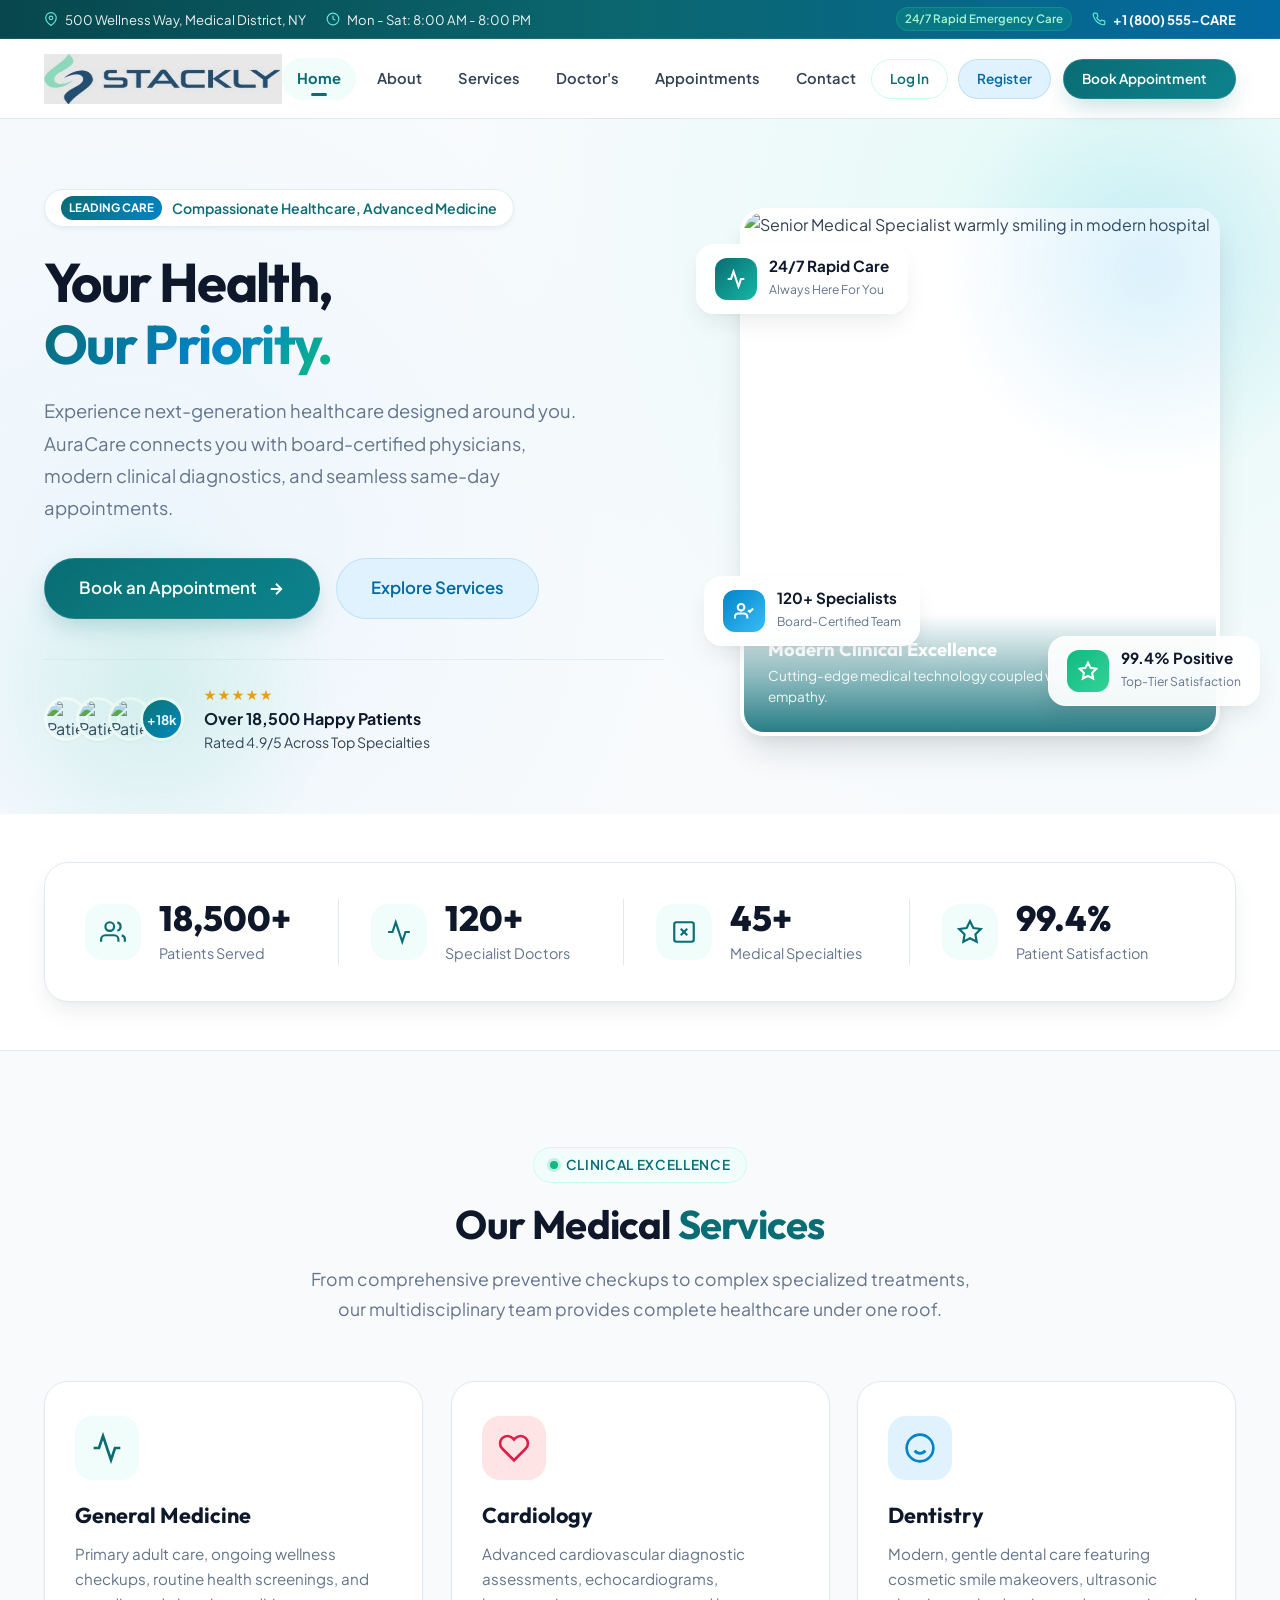
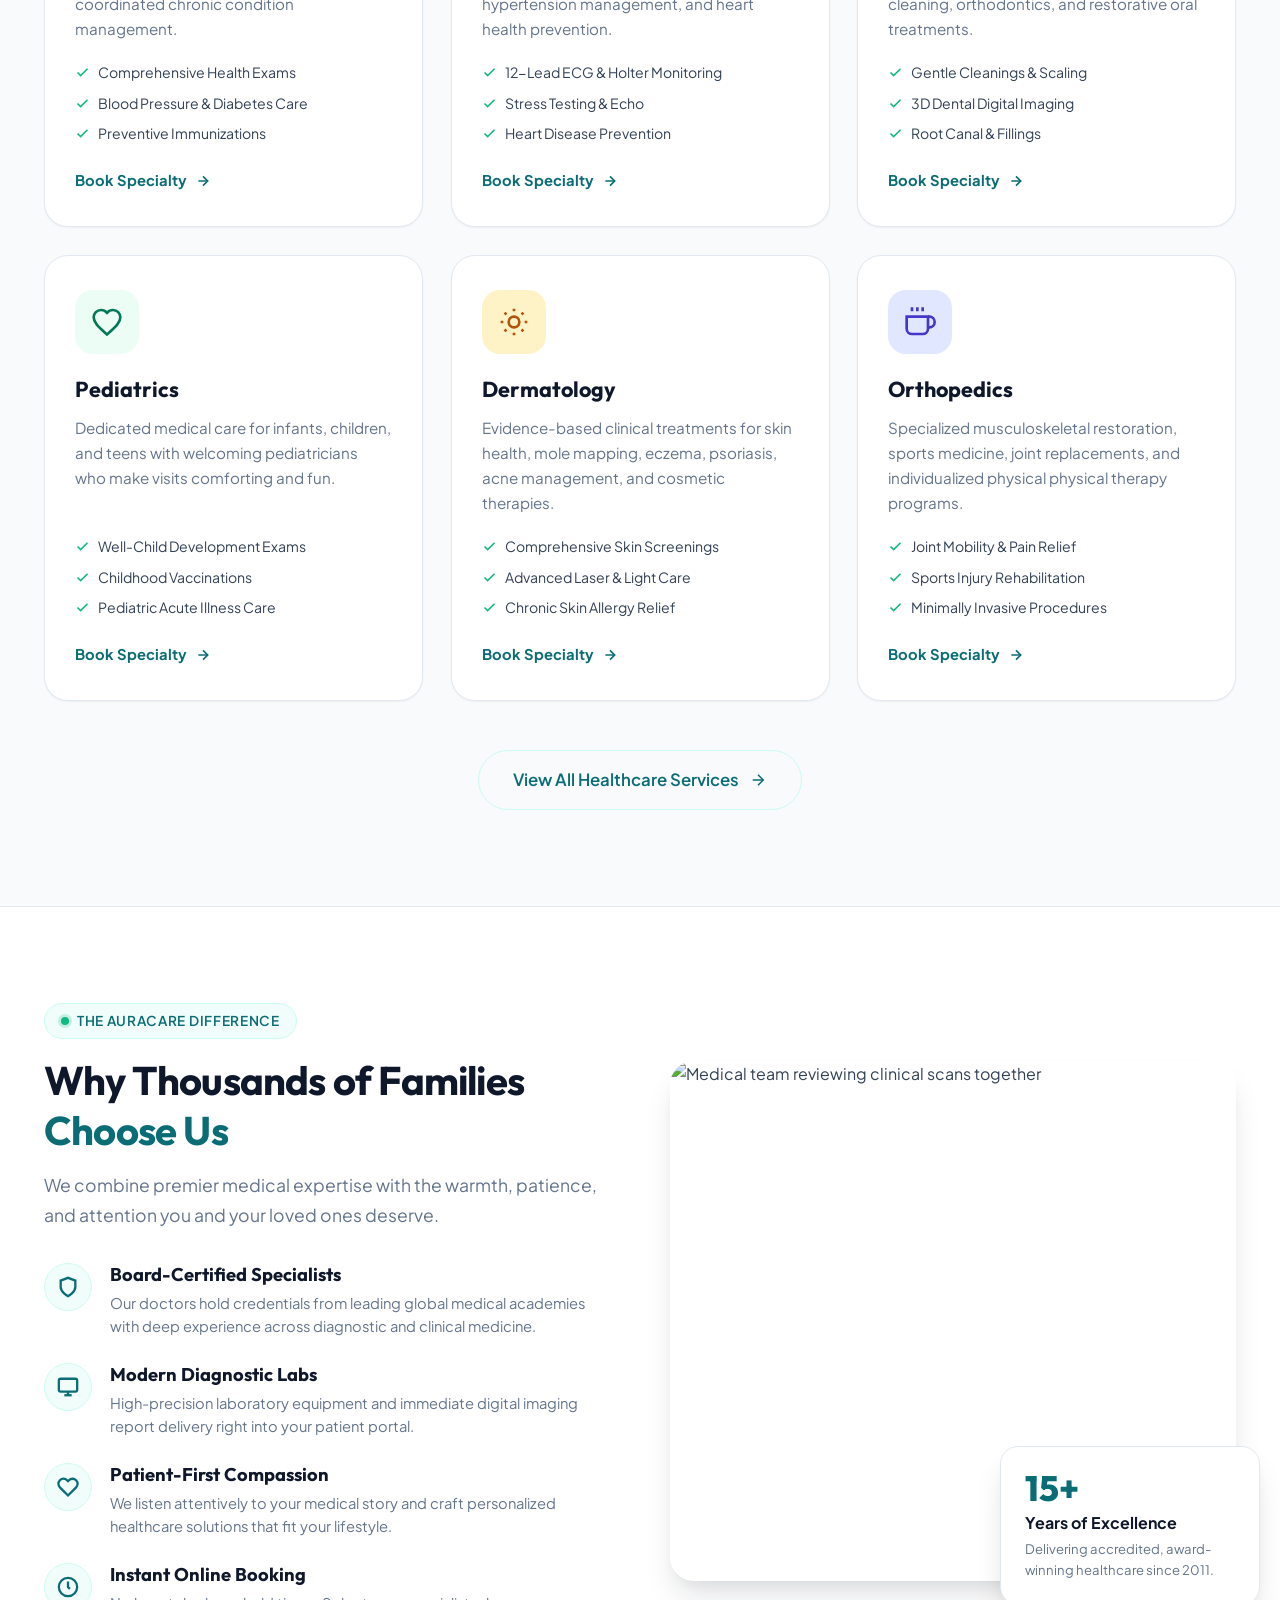
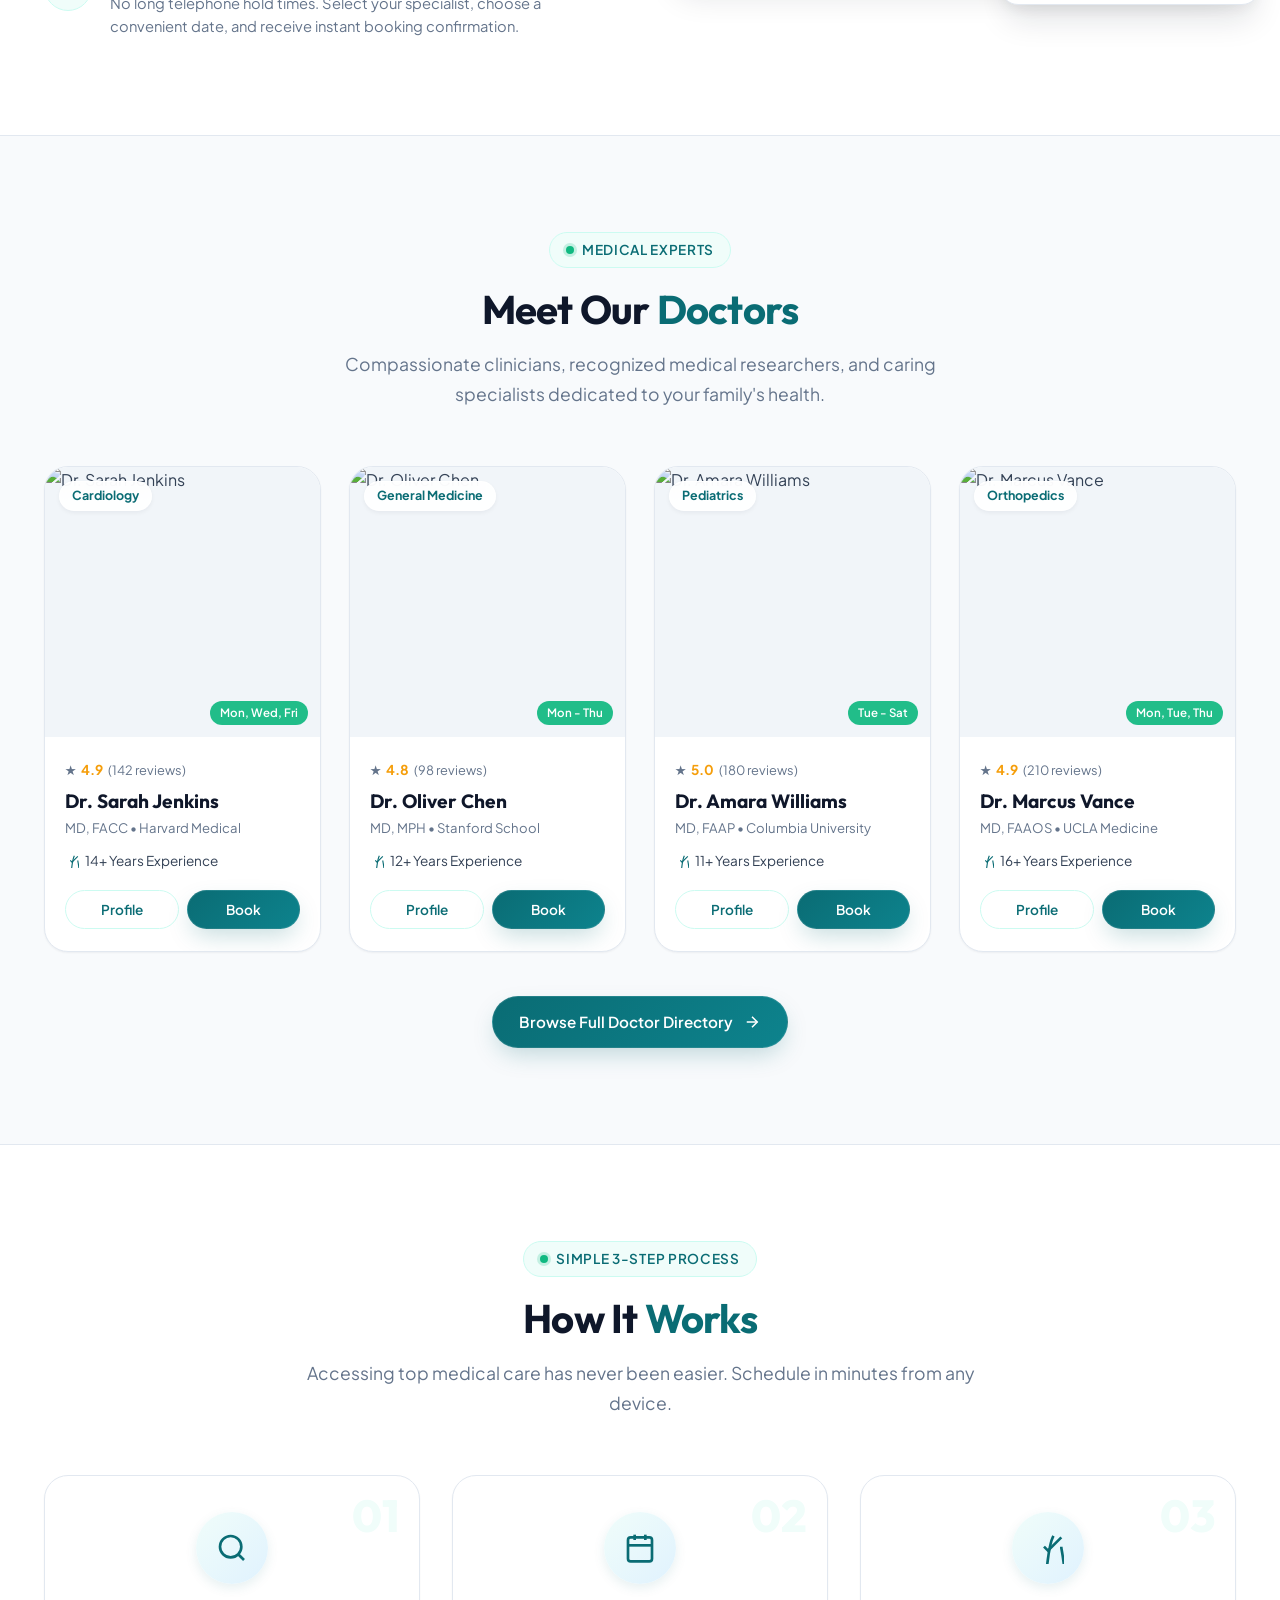
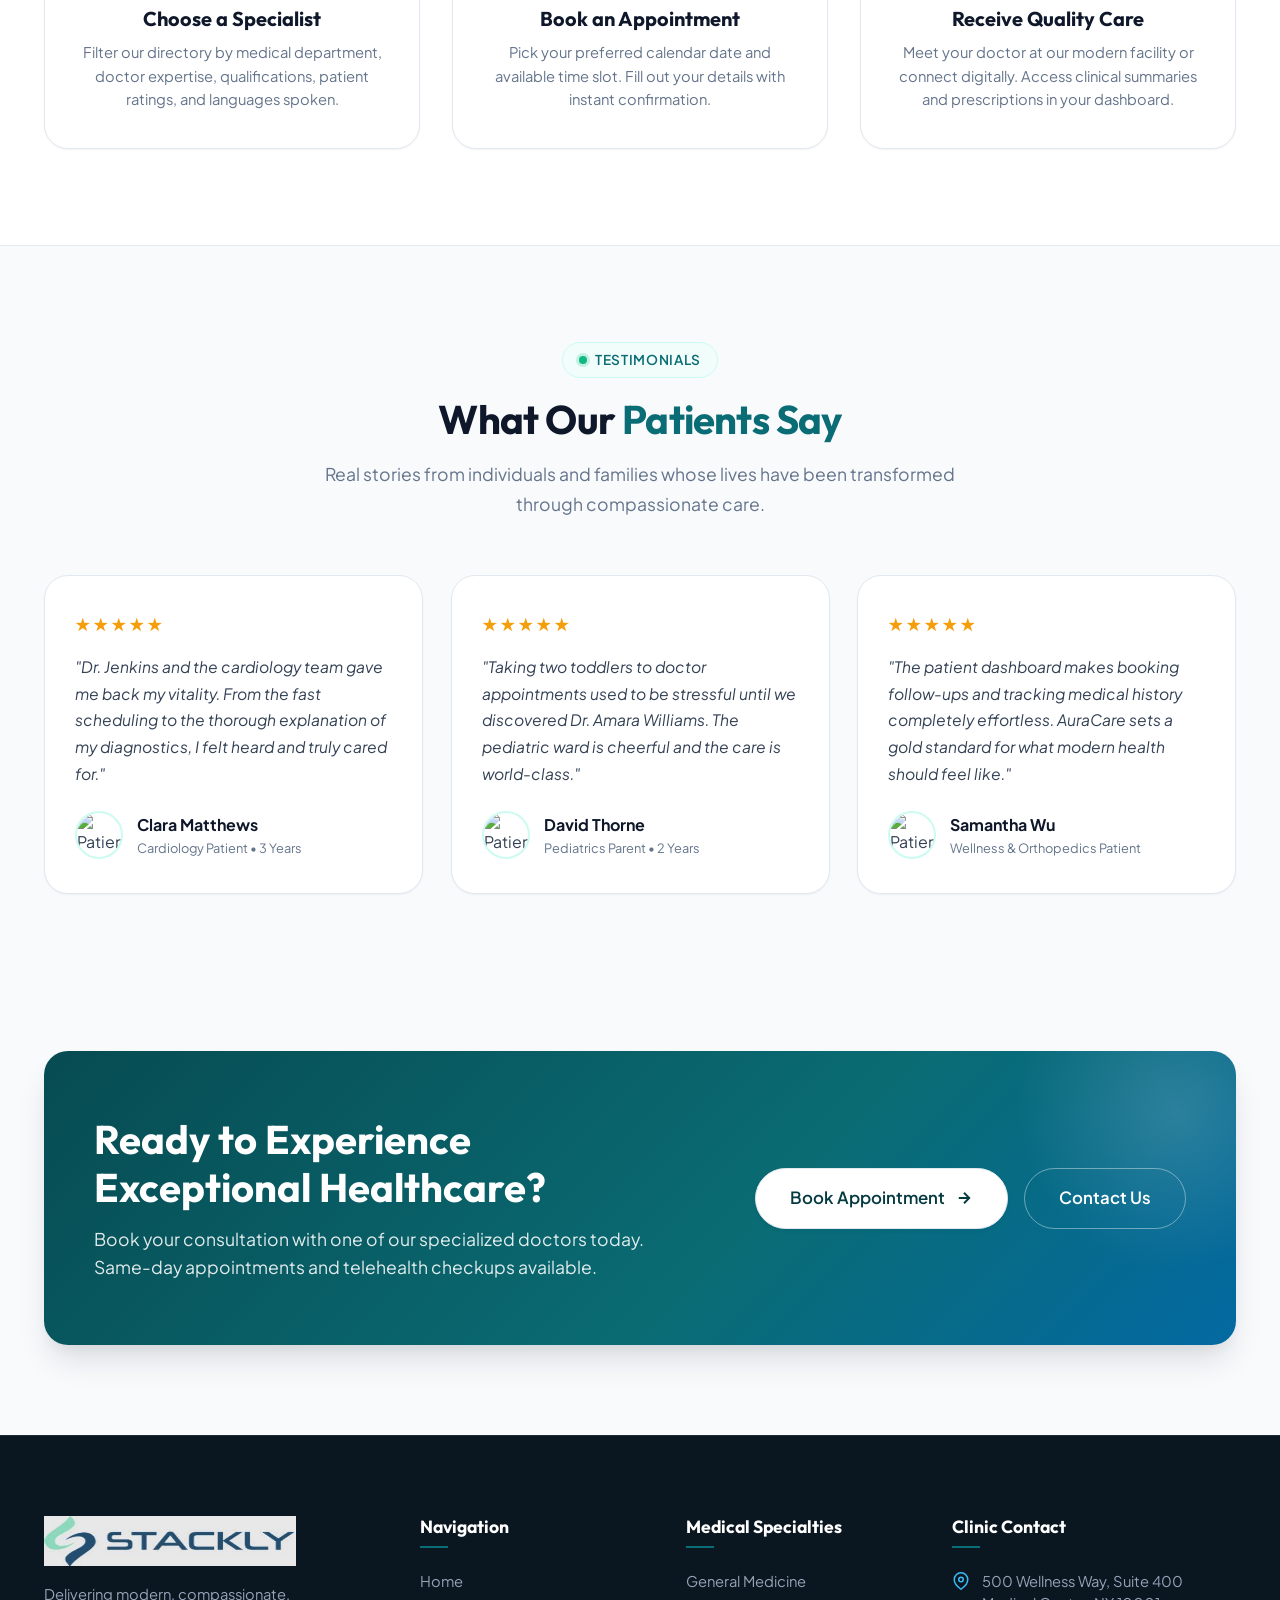
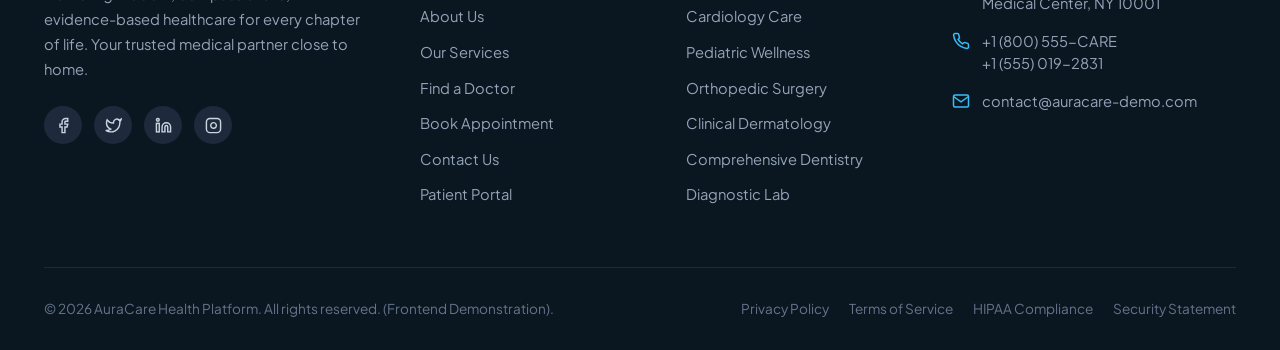
==== index.html @ ae58c1ac "health care changes" ====
<!DOCTYPE html>
<html lang="en">

<head>
  <meta charset="UTF-8">
  <meta name="viewport" content="width=device-width, initial-scale=1.0">
  <meta name="description"
    content="AuraCare Health - Modern, compassionate healthcare platform offering leading medical specialists, easy appointment booking, and comprehensive patient care.">
  <title>Stackly | Modern Healthcare Platform</title>

  <!-- Google Fonts -->
  <link rel="preconnect" href="https://fonts.googleapis.com">
  <link rel="preconnect" href="https://fonts.gstatic.com" crossorigin>
  <link
    href="https://fonts.googleapis.com/css2?family=Outfit:wght@500;600;700;800&family=Plus+Jakarta+Sans:wght@300;400;500;600;700;800&display=swap"
    rel="stylesheet">

  <!-- Core Stylesheet -->
  <link rel="stylesheet" href="css/style.css">
</head>

<body>

  <!-- Top Announcement Bar -->
  <div class="top-bar">
    <div class="container top-bar-content">
      <div class="top-bar-left">
        <div class="top-bar-item">
          <svg viewBox="0 0 24 24" fill="none" stroke="currentColor" stroke-width="2">
            <path d="M21 10c0 7-9 13-9 13s-9-6-9-13a9 9 0 0 1 18 0z"></path>
            <circle cx="12" cy="10" r="3"></circle>
          </svg>
          <span>500 Wellness Way, Medical District, NY</span>
        </div>
        <div class="top-bar-item">
          <svg viewBox="0 0 24 24" fill="none" stroke="currentColor" stroke-width="2">
            <circle cx="12" cy="12" r="10"></circle>
            <polyline points="12 6 12 12 16 14"></polyline>
          </svg>
          <span>Mon - Sat: 8:00 AM - 8:00 PM</span>
        </div>
      </div>
      <div class="top-bar-right">
        <span class="top-bar-badge">24/7 Rapid Emergency Care</span>
        <div class="top-bar-item">
          <svg viewBox="0 0 24 24" fill="none" stroke="currentColor" stroke-width="2">
            <path
              d="M22 16.92v3a2 2 0 0 1-2.18 2 19.79 19.79 0 0 1-8.63-3.07 19.5 19.5 0 0 1-6-6 19.79 19.79 0 0 1-3.07-8.67A2 2 0 0 1 4.11 2h3a2 2 0 0 1 2 1.72 12.84 12.84 0 0 0 .7 2.81 2 2 0 0 1-.45 2.11L8.09 9.91a16 16 0 0 0 6 6l1.27-1.27a2 2 0 0 1 2.11-.45 12.84 12.84 0 0 0 2.81.7A2 2 0 0 1 22 16.92z">
            </path>
          </svg>
          <strong style="color: #ffffff;">+1 (800) 555-CARE</strong>
        </div>
      </div>
    </div>
  </div>

  <!-- Main Navigation Header -->
  <header class="site-header" id="mainHeader">
    <div class="container navbar">
      <!-- Brand Logo -->
      <a href="index.html" class="brand" aria-label="Stackly Health Home">
        <!-- <div class="brand-text">stackly<span></span></div> -->
        <img class="logo" src="/assets/images/OIP1" alt="">
      </a>

      <!-- 6 Main Navigation Tabs -->
      <nav class="nav-menu" aria-label="Main Navigation">
        <a href="index.html" class="nav-link active">Home</a>
        <a href="about.html" class="nav-link">About</a>
        <a href="services.html" class="nav-link">Services</a>
        <a href="doctors.html" class="nav-link">Doctor's</a>
        <a href="appointments.html" class="nav-link">Appointments</a>
        <a href="contact.html" class="nav-link">Contact</a>
      </nav>

      <!-- Auth State & CTA Button -->
      <div class="header-actions">
        <div class="auth-nav">
          <!-- Populated dynamically by main.js (Login/Register or User Profile/Dashboard) -->
          <a href="login.html" class="btn btn-outline btn-sm">Log In</a>
          <a href="register.html" class="btn btn-secondary btn-sm">Register</a>
        </div>
        <a href="appointments.html" class="btn btn-primary btn-sm">
          <span>Book Appointment</span>
          <svg viewBox="0 0 24 24" fill="none" stroke="currentColor" stroke-width="2.2">
            <line x1="5" y1="12" x2="19" y2="12"></line>
            <polyline points="12 5 19 12 12 19"></polyline>
          </svg>
        </a>
        <!-- Mobile Hamburger Button -->
        <button class="mobile-toggle" aria-label="Toggle navigation menu" aria-expanded="false">
          <span></span>
          <span></span>
          <span></span>
        </button>
      </div>
    </div>

    <!-- Mobile Drawer -->
    <div class="mobile-nav" id="mobileNavDrawer">
      <a href="index.html" class="nav-link active">Home</a>
      <a href="about.html" class="nav-link">About</a>
      <a href="services.html" class="nav-link">Services</a>
      <a href="doctors.html" class="nav-link">Doctor's</a>
      <a href="appointments.html" class="nav-link">Appointments</a>
      <a href="contact.html" class="nav-link">Contact</a>
      <div class="mobile-nav-actions">
        <a href="appointments.html" class="btn btn-primary btn-sm" style="width: 100%;">
          <span>Book Appointment</span>
          <svg viewBox="0 0 24 24" fill="none" stroke="currentColor" stroke-width="2.2">
            <line x1="5" y1="12" x2="19" y2="12"></line>
            <polyline points="12 5 19 12 12 19"></polyline>
          </svg>
        </a>
      </div>
    </div>
  </header>

  <!-- Hero Section with Premium Visuals & Floating Elements -->
  <main>
    <section class="hero">
      <div class="hero-glow-1"></div>
      <div class="hero-glow-2"></div>
      <div class="container hero-grid">
        <!-- Hero Text -->
        <div class="hero-content reveal">
          <div class="hero-badge">
            <span class="hero-badge-tag">Leading Care</span>
            <span>Compassionate Healthcare, Advanced Medicine</span>
          </div>
          <h1 class="hero-title">
            Your Health, <br>
            <span class="gradient-text">Our Priority.</span>
          </h1>
          <p class="hero-description">
            Experience next-generation healthcare designed around you. AuraCare connects you with board-certified
            physicians, modern clinical diagnostics, and seamless same-day appointments.
          </p>
          <div class="hero-buttons">
            <a href="appointments.html" class="btn btn-primary btn-lg">
              <span>Book an Appointment</span>
              <svg viewBox="0 0 24 24" fill="none" stroke="currentColor" stroke-width="2.5">
                <line x1="5" y1="12" x2="19" y2="12"></line>
                <polyline points="12 5 19 12 12 19"></polyline>
              </svg>
            </a>
            <a href="services.html" class="btn btn-secondary btn-lg">
              <span>Explore Services</span>
            </a>
          </div>

          <!-- Trust Indicators -->
          <div class="hero-trust">
            <div class="avatar-stack">
              <img src="https://images.unsplash.com/photo-1534528741775-53994a69daeb?auto=format&fit=crop&w=120&q=80"
                alt="Patient avatar">
              <img src="https://images.unsplash.com/photo-1507003211169-0a1dd7228f2d?auto=format&fit=crop&w=120&q=80"
                alt="Patient avatar">
              <img src="https://images.unsplash.com/photo-1494790108377-be9c29b29330?auto=format&fit=crop&w=120&q=80"
                alt="Patient avatar">
              <div class="avatar-more">+18k</div>
            </div>
            <div class="trust-text">
              <div class="stars-row">★★★★★</div>
              <strong>Over 18,500 Happy Patients</strong>
              <span>Rated 4.9/5 Across Top Specialties</span>
            </div>
          </div>
        </div>

        <!-- Hero Visual Composition with Floating Cards -->
        <div class="hero-visual-wrapper reveal reveal-delay-2">
          <!-- Floating Card 1: 24/7 Care -->
          <div class="floating-badge float-top-left">
            <div class="badge-icon teal">
              <svg viewBox="0 0 24 24" fill="none" stroke="currentColor" stroke-width="2.5">
                <path d="M22 12h-4l-3 9L9 3l-3 9H2"></path>
              </svg>
            </div>
            <div class="badge-content">
              <strong>24/7 Rapid Care</strong>
              <span>Always Here For You</span>
            </div>
          </div>

          <!-- Floating Card 2: Rating Pill -->
          <div class="floating-badge float-bottom-right">
            <div class="badge-icon green">
              <svg viewBox="0 0 24 24" fill="none" stroke="currentColor" stroke-width="2.5">
                <path d="M12 2l3.09 6.26L22 9.27l-5 4.87 1.18 6.88L12 17.77l-6.18 3.25L7 14.14 2 9.27l6.91-1.01L12 2z">
                </path>
              </svg>
            </div>
            <div class="badge-content">
              <strong>99.4% Positive</strong>
              <span>Top-Tier Satisfaction</span>
            </div>
          </div>

          <!-- Floating Card 3: Top Specialists -->
          <div class="floating-badge float-bottom-left">
            <div class="badge-icon blue">
              <svg viewBox="0 0 24 24" fill="none" stroke="currentColor" stroke-width="2.5">
                <path d="M16 21v-2a4 4 0 0 0-4-4H5a4 4 0 0 0-4 4v2"></path>
                <circle cx="8.5" cy="7.5" r="4"></circle>
                <polyline points="17 11 19 13 23 9"></polyline>
              </svg>
            </div>
            <div class="badge-content">
              <strong>120+ Specialists</strong>
              <span>Board-Certified Team</span>
            </div>
          </div>

          <!-- Main Hero Image Frame -->
          <div class="hero-main-card">
            <img src="https://images.unsplash.com/photo-1622253692010-333f2da6031d?auto=format&fit=crop&w=800&q=85"
              alt="Senior Medical Specialist warmly smiling in modern hospital" fetchpriority="high">
            <div class="hero-card-overlay">
              <h4>Modern Clinical Excellence</h4>
              <p>Cutting-edge medical technology coupled with heartfelt human empathy.</p>
            </div>
          </div>
        </div>
      </div>
    </section>

    <!-- Animated Statistics Section -->
    <section class="stats-section">
      <div class="container">
        <div class="stats-card-wrapper reveal">
          <div class="stat-item">
            <div class="stat-icon">
              <svg viewBox="0 0 24 24" fill="none" stroke="currentColor" stroke-width="2">
                <path d="M17 21v-2a4 4 0 0 0-4-4H5a4 4 0 0 0-4 4v2"></path>
                <circle cx="9" cy="7" r="4"></circle>
                <path d="M23 21v-2a4 4 0 0 0-3-3.87"></path>
                <path d="M16 3.13a4 4 0 0 1 0 7.75"></path>
              </svg>
            </div>
            <div>
              <div class="stat-number" data-counter="18500" data-suffix="+">0</div>
              <div class="stat-label">Patients Served</div>
            </div>
          </div>

          <div class="stat-item">
            <div class="stat-icon">
              <svg viewBox="0 0 24 24" fill="none" stroke="currentColor" stroke-width="2">
                <path d="M22 12h-4l-3 9L9 3l-3 9H2"></path>
              </svg>
            </div>
            <div>
              <div class="stat-number" data-counter="120" data-suffix="+">0</div>
              <div class="stat-label">Specialist Doctors</div>
            </div>
          </div>

          <div class="stat-item">
            <div class="stat-icon">
              <svg viewBox="0 0 24 24" fill="none" stroke="currentColor" stroke-width="2">
                <rect x="3" y="3" width="18" height="18" rx="2" ry="2"></rect>
                <line x1="9" y1="9" x2="15" y2="15"></line>
                <line x1="15" y1="9" x2="9" y2="15"></line>
              </svg>
            </div>
            <div>
              <div class="stat-number" data-counter="45" data-suffix="+">0</div>
              <div class="stat-label">Medical Specialties</div>
            </div>
          </div>

          <div class="stat-item">
            <div class="stat-icon">
              <svg viewBox="0 0 24 24" fill="none" stroke="currentColor" stroke-width="2">
                <path d="M12 2l3.09 6.26L22 9.27l-5 4.87 1.18 6.88L12 17.77l-6.18 3.25L7 14.14 2 9.27l6.91-1.01L12 2z">
                </path>
              </svg>
            </div>
            <div>
              <div class="stat-number" data-counter="99.4" data-suffix="%">0</div>
              <div class="stat-label">Patient Satisfaction</div>
            </div>
          </div>
        </div>
      </div>
    </section>

    <!-- Medical Services Section -->
    <section class="section" id="servicesSection">
      <div class="container">
        <div class="section-header reveal">
          <span class="section-badge"><span class="section-badge-dot"></span> Clinical Excellence</span>
          <h2 class="section-title">Our Medical <span>Services</span></h2>
          <p class="section-desc">From comprehensive preventive checkups to complex specialized treatments, our
            multidisciplinary team provides complete healthcare under one roof.</p>
        </div>

        <div class="services-grid">
          <!-- Card 1: General Medicine -->
          <article class="service-card reveal">
            <div class="service-icon-box teal">
              <svg viewBox="0 0 24 24" fill="none" stroke="currentColor" stroke-width="2">
                <path d="M22 12h-4l-3 9L9 3l-3 9H2"></path>
              </svg>
            </div>
            <h3 class="service-title">General Medicine</h3>
            <p class="service-description">Primary adult care, ongoing wellness checkups, routine health screenings, and
              coordinated chronic condition management.</p>
            <ul class="service-features">
              <li><svg viewBox="0 0 24 24" fill="none" stroke="currentColor" stroke-width="2.5">
                  <polyline points="20 6 9 17 4 12"></polyline>
                </svg> Comprehensive Health Exams</li>
              <li><svg viewBox="0 0 24 24" fill="none" stroke="currentColor" stroke-width="2.5">
                  <polyline points="20 6 9 17 4 12"></polyline>
                </svg> Blood Pressure & Diabetes Care</li>
              <li><svg viewBox="0 0 24 24" fill="none" stroke="currentColor" stroke-width="2.5">
                  <polyline points="20 6 9 17 4 12"></polyline>
                </svg> Preventive Immunizations</li>
            </ul>
            <a href="appointments.html?specialty=General%20Medicine" class="service-link">
              <span>Book Specialty</span>
              <svg viewBox="0 0 24 24" fill="none" stroke="currentColor" stroke-width="2.5">
                <line x1="5" y1="12" x2="19" y2="12"></line>
                <polyline points="12 5 19 12 12 19"></polyline>
              </svg>
            </a>
          </article>

          <!-- Card 2: Cardiology -->
          <article class="service-card reveal reveal-delay-1">
            <div class="service-icon-box rose">
              <svg viewBox="0 0 24 24" fill="none" stroke="currentColor" stroke-width="2">
                <path
                  d="M20.84 4.61a5.5 5.5 0 0 0-7.78 0L12 5.67l-1.06-1.06a5.5 5.5 0 0 0-7.78 7.78l1.06 1.06L12 21.23l7.78-7.78 1.06-1.06a5.5 5.5 0 0 0 0-7.78z">
                </path>
              </svg>
            </div>
            <h3 class="service-title">Cardiology</h3>
            <p class="service-description">Advanced cardiovascular diagnostic assessments, echocardiograms, hypertension
              management, and heart health prevention.</p>
            <ul class="service-features">
              <li><svg viewBox="0 0 24 24" fill="none" stroke="currentColor" stroke-width="2.5">
                  <polyline points="20 6 9 17 4 12"></polyline>
                </svg> 12-Lead ECG & Holter Monitoring</li>
              <li><svg viewBox="0 0 24 24" fill="none" stroke="currentColor" stroke-width="2.5">
                  <polyline points="20 6 9 17 4 12"></polyline>
                </svg> Stress Testing & Echo</li>
              <li><svg viewBox="0 0 24 24" fill="none" stroke="currentColor" stroke-width="2.5">
                  <polyline points="20 6 9 17 4 12"></polyline>
                </svg> Heart Disease Prevention</li>
            </ul>
            <a href="appointments.html?specialty=Cardiology" class="service-link">
              <span>Book Specialty</span>
              <svg viewBox="0 0 24 24" fill="none" stroke="currentColor" stroke-width="2.5">
                <line x1="5" y1="12" x2="19" y2="12"></line>
                <polyline points="12 5 19 12 12 19"></polyline>
              </svg>
            </a>
          </article>

          <!-- Card 3: Dentistry -->
          <article class="service-card reveal reveal-delay-2">
            <div class="service-icon-box blue">
              <svg viewBox="0 0 24 24" fill="none" stroke="currentColor" stroke-width="2">
                <circle cx="12" cy="12" r="10"></circle>
                <path d="M8 14s1.5 2 4 2 4-2 4-2"></path>
                <line x1="9" y1="9" x2="9.01" y2="9"></line>
                <line x1="15" y1="9" x2="15.01" y2="9"></line>
              </svg>
            </div>
            <h3 class="service-title">Dentistry</h3>
            <p class="service-description">Modern, gentle dental care featuring cosmetic smile makeovers, ultrasonic
              cleaning, orthodontics, and restorative oral treatments.</p>
            <ul class="service-features">
              <li><svg viewBox="0 0 24 24" fill="none" stroke="currentColor" stroke-width="2.5">
                  <polyline points="20 6 9 17 4 12"></polyline>
                </svg> Gentle Cleanings & Scaling</li>
              <li><svg viewBox="0 0 24 24" fill="none" stroke="currentColor" stroke-width="2.5">
                  <polyline points="20 6 9 17 4 12"></polyline>
                </svg> 3D Dental Digital Imaging</li>
              <li><svg viewBox="0 0 24 24" fill="none" stroke="currentColor" stroke-width="2.5">
                  <polyline points="20 6 9 17 4 12"></polyline>
                </svg> Root Canal & Fillings</li>
            </ul>
            <a href="appointments.html?specialty=Dentistry" class="service-link">
              <span>Book Specialty</span>
              <svg viewBox="0 0 24 24" fill="none" stroke="currentColor" stroke-width="2.5">
                <line x1="5" y1="12" x2="19" y2="12"></line>
                <polyline points="12 5 19 12 12 19"></polyline>
              </svg>
            </a>
          </article>

          <!-- Card 4: Pediatrics -->
          <article class="service-card reveal">
            <div class="service-icon-box green">
              <svg viewBox="0 0 24 24" fill="none" stroke="currentColor" stroke-width="2">
                <path
                  d="M12 21.35l-1.45-1.32C5.4 15.36 2 12.28 2 8.5 2 5.42 4.42 3 7.5 3c1.74 0 3.41.81 4.5 2.09C13.09 3.81 14.76 3 16.5 3 19.58 3 22 5.42 22 8.5c0 3.78-3.4 6.86-8.55 11.54L12 21.35z">
                </path>
              </svg>
            </div>
            <h3 class="service-title">Pediatrics</h3>
            <p class="service-description">Dedicated medical care for infants, children, and teens with welcoming
              pediatricians who make visits comforting and fun.</p>
            <ul class="service-features">
              <li><svg viewBox="0 0 24 24" fill="none" stroke="currentColor" stroke-width="2.5">
                  <polyline points="20 6 9 17 4 12"></polyline>
                </svg> Well-Child Development Exams</li>
              <li><svg viewBox="0 0 24 24" fill="none" stroke="currentColor" stroke-width="2.5">
                  <polyline points="20 6 9 17 4 12"></polyline>
                </svg> Childhood Vaccinations</li>
              <li><svg viewBox="0 0 24 24" fill="none" stroke="currentColor" stroke-width="2.5">
                  <polyline points="20 6 9 17 4 12"></polyline>
                </svg> Pediatric Acute Illness Care</li>
            </ul>
            <a href="appointments.html?specialty=Pediatrics" class="service-link">
              <span>Book Specialty</span>
              <svg viewBox="0 0 24 24" fill="none" stroke="currentColor" stroke-width="2.5">
                <line x1="5" y1="12" x2="19" y2="12"></line>
                <polyline points="12 5 19 12 12 19"></polyline>
              </svg>
            </a>
          </article>

          <!-- Card 5: Dermatology -->
          <article class="service-card reveal reveal-delay-1">
            <div class="service-icon-box amber">
              <svg viewBox="0 0 24 24" fill="none" stroke="currentColor" stroke-width="2">
                <circle cx="12" cy="12" r="4"></circle>
                <path d="M12 2v2"></path>
                <path d="M12 20v2"></path>
                <path d="m4.93 4.93 1.41 1.41"></path>
                <path d="m17.66 17.66 1.41 1.41"></path>
                <path d="M2 12h2"></path>
                <path d="M20 12h2"></path>
                <path d="m6.34 17.66-1.41 1.41"></path>
                <path d="m19.07 4.93-1.41 1.41"></path>
              </svg>
            </div>
            <h3 class="service-title">Dermatology</h3>
            <p class="service-description">Evidence-based clinical treatments for skin health, mole mapping, eczema,
              psoriasis, acne management, and cosmetic therapies.</p>
            <ul class="service-features">
              <li><svg viewBox="0 0 24 24" fill="none" stroke="currentColor" stroke-width="2.5">
                  <polyline points="20 6 9 17 4 12"></polyline>
                </svg> Comprehensive Skin Screenings</li>
              <li><svg viewBox="0 0 24 24" fill="none" stroke="currentColor" stroke-width="2.5">
                  <polyline points="20 6 9 17 4 12"></polyline>
                </svg> Advanced Laser & Light Care</li>
              <li><svg viewBox="0 0 24 24" fill="none" stroke="currentColor" stroke-width="2.5">
                  <polyline points="20 6 9 17 4 12"></polyline>
                </svg> Chronic Skin Allergy Relief</li>
            </ul>
            <a href="appointments.html?specialty=Dermatology" class="service-link">
              <span>Book Specialty</span>
              <svg viewBox="0 0 24 24" fill="none" stroke="currentColor" stroke-width="2.5">
                <line x1="5" y1="12" x2="19" y2="12"></line>
                <polyline points="12 5 19 12 12 19"></polyline>
              </svg>
            </a>
          </article>

          <!-- Card 6: Orthopedics -->
          <article class="service-card reveal reveal-delay-2">
            <div class="service-icon-box indigo">
              <svg viewBox="0 0 24 24" fill="none" stroke="currentColor" stroke-width="2">
                <path d="M18 8h1a4 4 0 0 1 0 8h-1"></path>
                <path d="M2 8h16v9a4 4 0 0 1-4 4H6a4 4 0 0 1-4-4V8z"></path>
                <line x1="6" y1="1" x2="6" y2="4"></line>
                <line x1="10" y1="1" x2="10" y2="4"></line>
                <line x1="14" y1="1" x2="14" y2="4"></line>
              </svg>
            </div>
            <h3 class="service-title">Orthopedics</h3>
            <p class="service-description">Specialized musculoskeletal restoration, sports medicine, joint replacements,
              and individualized physical physical therapy programs.</p>
            <ul class="service-features">
              <li><svg viewBox="0 0 24 24" fill="none" stroke="currentColor" stroke-width="2.5">
                  <polyline points="20 6 9 17 4 12"></polyline>
                </svg> Joint Mobility & Pain Relief</li>
              <li><svg viewBox="0 0 24 24" fill="none" stroke="currentColor" stroke-width="2.5">
                  <polyline points="20 6 9 17 4 12"></polyline>
                </svg> Sports Injury Rehabilitation</li>
              <li><svg viewBox="0 0 24 24" fill="none" stroke="currentColor" stroke-width="2.5">
                  <polyline points="20 6 9 17 4 12"></polyline>
                </svg> Minimally Invasive Procedures</li>
            </ul>
            <a href="appointments.html?specialty=Orthopedics" class="service-link">
              <span>Book Specialty</span>
              <svg viewBox="0 0 24 24" fill="none" stroke="currentColor" stroke-width="2.5">
                <line x1="5" y1="12" x2="19" y2="12"></line>
                <polyline points="12 5 19 12 12 19"></polyline>
              </svg>
            </a>
          </article>
        </div>

        <div style="text-align: center; margin-top: 48px;">
          <a href="services.html" class="btn btn-outline btn-lg">
            <span>View All Healthcare Services</span>
            <svg viewBox="0 0 24 24" fill="none" stroke="currentColor" stroke-width="2">
              <line x1="5" y1="12" x2="19" y2="12"></line>
              <polyline points="12 5 19 12 12 19"></polyline>
            </svg>
          </a>
        </div>
      </div>
    </section>

    <!-- Why Choose Us Section -->
    <section class="section section-bg-alt">
      <div class="container why-us-grid">
        <div class="why-us-content reveal">
          <span class="section-badge"><span class="section-badge-dot"></span> The AuraCare Difference</span>
          <h2 class="section-title">Why Thousands of Families <span>Choose Us</span></h2>
          <p class="section-desc">We combine premier medical expertise with the warmth, patience, and attention you and
            your loved ones deserve.</p>

          <div class="feature-list">
            <div class="feature-item">
              <div class="feature-icon-circle">
                <svg viewBox="0 0 24 24" fill="none" stroke="currentColor" stroke-width="2.5">
                  <path d="M12 22s8-4 8-10V5l-8-3-8 3v7c0 6 8 10 8 10z"></path>
                </svg>
              </div>
              <div>
                <h4 class="feature-title">Board-Certified Specialists</h4>
                <p class="feature-text">Our doctors hold credentials from leading global medical academies with deep
                  experience across diagnostic and clinical medicine.</p>
              </div>
            </div>

            <div class="feature-item">
              <div class="feature-icon-circle">
                <svg viewBox="0 0 24 24" fill="none" stroke="currentColor" stroke-width="2.5">
                  <rect x="2" y="3" width="20" height="14" rx="2" ry="2"></rect>
                  <line x1="8" y1="21" x2="16" y2="21"></line>
                  <line x1="12" y1="17" x2="12" y2="21"></line>
                </svg>
              </div>
              <div>
                <h4 class="feature-title">Modern Diagnostic Labs</h4>
                <p class="feature-text">High-precision laboratory equipment and immediate digital imaging report
                  delivery right into your patient portal.</p>
              </div>
            </div>

            <div class="feature-item">
              <div class="feature-icon-circle">
                <svg viewBox="0 0 24 24" fill="none" stroke="currentColor" stroke-width="2.5">
                  <path
                    d="M20.84 4.61a5.5 5.5 0 0 0-7.78 0L12 5.67l-1.06-1.06a5.5 5.5 0 0 0-7.78 7.78l1.06 1.06L12 21.23l7.78-7.78 1.06-1.06a5.5 5.5 0 0 0 0-7.78z">
                  </path>
                </svg>
              </div>
              <div>
                <h4 class="feature-title">Patient-First Compassion</h4>
                <p class="feature-text">We listen attentively to your medical story and craft personalized healthcare
                  solutions that fit your lifestyle.</p>
              </div>
            </div>

            <div class="feature-item">
              <div class="feature-icon-circle">
                <svg viewBox="0 0 24 24" fill="none" stroke="currentColor" stroke-width="2.5">
                  <circle cx="12" cy="12" r="10"></circle>
                  <polyline points="12 6 12 12 14 14"></polyline>
                </svg>
              </div>
              <div>
                <h4 class="feature-title">Instant Online Booking</h4>
                <p class="feature-text">No long telephone hold times. Select your specialist, choose a convenient date,
                  and receive instant booking confirmation.</p>
              </div>
            </div>
          </div>
        </div>

        <div class="why-us-image-wrap reveal reveal-delay-2">
          <img src="https://images.unsplash.com/photo-1576091160399-112ba8d25d1d?auto=format&fit=crop&w=900&q=85"
            alt="Medical team reviewing clinical scans together" class="why-us-main-img">
          <div class="why-us-card-float">
            <div class="badge-stat">15+</div>
            <strong style="color: var(--text-main); font-size: 1rem; display: block; margin-top: 4px;">Years of
              Excellence</strong>
            <p style="font-size: 0.82rem; color: var(--text-muted); margin-top: 2px;">Delivering accredited,
              award-winning healthcare since 2011.</p>
          </div>
        </div>
      </div>
    </section>

    <!-- Meet Our Featured Doctors -->
    <section class="section" id="doctorsSection">
      <div class="container">
        <div class="section-header reveal">
          <span class="section-badge"><span class="section-badge-dot"></span> Medical Experts</span>
          <h2 class="section-title">Meet Our <span>Doctors</span></h2>
          <p class="section-desc">Compassionate clinicians, recognized medical researchers, and caring specialists
            dedicated to your family's health.</p>
        </div>

        <div class="doctors-grid">
          <!-- Doctor 1 -->
          <article class="doctor-card reveal">
            <div class="doctor-img-wrap">
              <img src="https://images.unsplash.com/photo-1559839734-2b71ea197ec2?auto=format&fit=crop&w=600&q=85"
                alt="Dr. Sarah Jenkins">
              <span class="doctor-specialty-badge">Cardiology</span>
              <span class="doctor-availability">Mon, Wed, Fri</span>
            </div>
            <div class="doctor-body">
              <div class="doctor-rating">
                <span>★</span> 4.9 <span>(142 reviews)</span>
              </div>
              <h3 class="doctor-name">Dr. Sarah Jenkins</h3>
              <p class="doctor-qualification">MD, FACC • Harvard Medical</p>
              <p class="doctor-experience">
                <svg viewBox="0 0 24 24" fill="none" stroke="currentColor" stroke-width="2">
                  <path d="M22 11.08V12a10 108 0 1 1-5.93-9.14"></path>
                  <polyline points="22 4 12 14.01 9 11.01"></polyline>
                </svg>
                14+ Years Experience
              </p>
              <div class="doctor-card-actions">
                <a href="doctors.html" class="btn btn-outline btn-sm">Profile</a>
                <a href="appointments.html?doctor=dr-sarah-jenkins&specialty=Cardiology"
                  class="btn btn-primary btn-sm">Book</a>
              </div>
            </div>
          </article>

          <!-- Doctor 2 -->
          <article class="doctor-card reveal reveal-delay-1">
            <div class="doctor-img-wrap">
              <img src="https://images.unsplash.com/photo-1537368910025-700350fe46c7?auto=format&fit=crop&w=600&q=85"
                alt="Dr. Oliver Chen">
              <span class="doctor-specialty-badge">General Medicine</span>
              <span class="doctor-availability">Mon - Thu</span>
            </div>
            <div class="doctor-body">
              <div class="doctor-rating">
                <span>★</span> 4.8 <span>(98 reviews)</span>
              </div>
              <h3 class="doctor-name">Dr. Oliver Chen</h3>
              <p class="doctor-qualification">MD, MPH • Stanford School</p>
              <p class="doctor-experience">
                <svg viewBox="0 0 24 24" fill="none" stroke="currentColor" stroke-width="2">
                  <path d="M22 11.08V12a10 108 0 1 1-5.93-9.14"></path>
                  <polyline points="22 4 12 14.01 9 11.01"></polyline>
                </svg>
                12+ Years Experience
              </p>
              <div class="doctor-card-actions">
                <a href="doctors.html" class="btn btn-outline btn-sm">Profile</a>
                <a href="appointments.html?doctor=dr-oliver-chen&specialty=General%20Medicine"
                  class="btn btn-primary btn-sm">Book</a>
              </div>
            </div>
          </article>

          <!-- Doctor 3 -->
          <article class="doctor-card reveal reveal-delay-2">
            <div class="doctor-img-wrap">
              <img src="https://images.unsplash.com/photo-1594824476967-48c8b964273f?auto=format&fit=crop&w=600&q=85"
                alt="Dr. Amara Williams">
              <span class="doctor-specialty-badge">Pediatrics</span>
              <span class="doctor-availability">Tue - Sat</span>
            </div>
            <div class="doctor-body">
              <div class="doctor-rating">
                <span>★</span> 5.0 <span>(180 reviews)</span>
              </div>
              <h3 class="doctor-name">Dr. Amara Williams</h3>
              <p class="doctor-qualification">MD, FAAP • Columbia University</p>
              <p class="doctor-experience">
                <svg viewBox="0 0 24 24" fill="none" stroke="currentColor" stroke-width="2">
                  <path d="M22 11.08V12a10 108 0 1 1-5.93-9.14"></path>
                  <polyline points="22 4 12 14.01 9 11.01"></polyline>
                </svg>
                11+ Years Experience
              </p>
              <div class="doctor-card-actions">
                <a href="doctors.html" class="btn btn-outline btn-sm">Profile</a>
                <a href="appointments.html?doctor=dr-amara-williams&specialty=Pediatrics"
                  class="btn btn-primary btn-sm">Book</a>
              </div>
            </div>
          </article>

          <!-- Doctor 4 -->
          <article class="doctor-card reveal reveal-delay-3">
            <div class="doctor-img-wrap">
              <img src="https://images.unsplash.com/photo-1622253692010-333f2da6031d?auto=format&fit=crop&w=600&q=85"
                alt="Dr. Marcus Vance">
              <span class="doctor-specialty-badge">Orthopedics</span>
              <span class="doctor-availability">Mon, Tue, Thu</span>
            </div>
            <div class="doctor-body">
              <div class="doctor-rating">
                <span>★</span> 4.9 <span>(210 reviews)</span>
              </div>
              <h3 class="doctor-name">Dr. Marcus Vance</h3>
              <p class="doctor-qualification">MD, FAAOS • UCLA Medicine</p>
              <p class="doctor-experience">
                <svg viewBox="0 0 24 24" fill="none" stroke="currentColor" stroke-width="2">
                  <path d="M22 11.08V12a10 108 0 1 1-5.93-9.14"></path>
                  <polyline points="22 4 12 14.01 9 11.01"></polyline>
                </svg>
                16+ Years Experience
              </p>
              <div class="doctor-card-actions">
                <a href="doctors.html" class="btn btn-outline btn-sm">Profile</a>
                <a href="appointments.html?doctor=dr-marcus-vance&specialty=Orthopedics"
                  class="btn btn-primary btn-sm">Book</a>
              </div>
            </div>
          </article>
        </div>

        <div style="text-align: center; margin-top: 44px;">
          <a href="doctors.html" class="btn btn-primary">
            <span>Browse Full Doctor Directory</span>
            <svg viewBox="0 0 24 24" fill="none" stroke="currentColor" stroke-width="2">
              <line x1="5" y1="12" x2="19" y2="12"></line>
              <polyline points="12 5 19 12 12 19"></polyline>
            </svg>
          </a>
        </div>
      </div>
    </section>

    <!-- How It Works Section -->
    <section class="section section-bg-alt">
      <div class="container">
        <div class="section-header reveal">
          <span class="section-badge"><span class="section-badge-dot"></span> Simple 3-Step Process</span>
          <h2 class="section-title">How It <span>Works</span></h2>
          <p class="section-desc">Accessing top medical care has never been easier. Schedule in minutes from any device.
          </p>
        </div>

        <div class="steps-grid">
          <div class="step-card reveal">
            <span class="step-number">01</span>
            <div class="step-icon-wrap">
              <svg viewBox="0 0 24 24" fill="none" stroke="currentColor" stroke-width="2">
                <circle cx="11" cy="11" r="8"></circle>
                <line x1="21" y1="21" x2="16.65" y2="16.65"></line>
              </svg>
            </div>
            <h3 class="step-title">Choose a Specialist</h3>
            <p class="step-desc">Filter our directory by medical department, doctor expertise, qualifications, patient
              ratings, and languages spoken.</p>
          </div>

          <div class="step-card reveal reveal-delay-1">
            <span class="step-number">02</span>
            <div class="step-icon-wrap">
              <svg viewBox="0 0 24 24" fill="none" stroke="currentColor" stroke-width="2">
                <rect x="3" y="4" width="18" height="18" rx="2" ry="2"></rect>
                <line x1="16" y1="2" x2="16" y2="6"></line>
                <line x1="8" y1="2" x2="8" y2="6"></line>
                <line x1="3" y1="10" x2="21" y2="10"></line>
              </svg>
            </div>
            <h3 class="step-title">Book an Appointment</h3>
            <p class="step-desc">Pick your preferred calendar date and available time slot. Fill out your details with
              instant confirmation.</p>
          </div>

          <div class="step-card reveal reveal-delay-2">
            <span class="step-number">03</span>
            <div class="step-icon-wrap">
              <svg viewBox="0 0 24 24" fill="none" stroke="currentColor" stroke-width="2">
                <path d="M22 11.08V12a10 108 0 1 1-5.93-9.14"></path>
                <polyline points="22 4 12 14.01 9 11.01"></polyline>
              </svg>
            </div>
            <h3 class="step-title">Receive Quality Care</h3>
            <p class="step-desc">Meet your doctor at our modern facility or connect digitally. Access clinical summaries
              and prescriptions in your dashboard.</p>
          </div>
        </div>
      </div>
    </section>

    <!-- Patient Testimonials Section -->
    <section class="section">
      <div class="container">
        <div class="section-header reveal">
          <span class="section-badge"><span class="section-badge-dot"></span> Testimonials</span>
          <h2 class="section-title">What Our <span>Patients Say</span></h2>
          <p class="section-desc">Real stories from individuals and families whose lives have been transformed through
            compassionate care.</p>
        </div>

        <div class="testimonials-grid">
          <div class="testimonial-card reveal">
            <div class="testimonial-stars">★★★★★</div>
            <p class="testimonial-text">"Dr. Jenkins and the cardiology team gave me back my vitality. From the fast
              scheduling to the thorough explanation of my diagnostics, I felt heard and truly cared for."</p>
            <div class="testimonial-author">
              <img src="https://images.unsplash.com/photo-1544005313-94ddf0286df2?auto=format&fit=crop&w=120&q=80"
                alt="Patient Clara Matthews">
              <div>
                <div class="author-name">Clara Matthews</div>
                <div class="author-role">Cardiology Patient • 3 Years</div>
              </div>
            </div>
          </div>

          <div class="testimonial-card reveal reveal-delay-1">
            <div class="testimonial-stars">★★★★★</div>
            <p class="testimonial-text">"Taking two toddlers to doctor appointments used to be stressful until we
              discovered Dr. Amara Williams. The pediatric ward is cheerful and the care is world-class."</p>
            <div class="testimonial-author">
              <img src="https://images.unsplash.com/photo-1506794778202-cad84cf45f1d?auto=format&fit=crop&w=120&q=80"
                alt="Patient David Thorne">
              <div>
                <div class="author-name">David Thorne</div>
                <div class="author-role">Pediatrics Parent • 2 Years</div>
              </div>
            </div>
          </div>

          <div class="testimonial-card reveal reveal-delay-2">
            <div class="testimonial-stars">★★★★★</div>
            <p class="testimonial-text">"The patient dashboard makes booking follow-ups and tracking medical history
              completely effortless. AuraCare sets a gold standard for what modern health should feel like."</p>
            <div class="testimonial-author">
              <img src="https://images.unsplash.com/photo-1573496359142-b8d87734a5a2?auto=format&fit=crop&w=120&q=80"
                alt="Patient Samantha Wu">
              <div>
                <div class="author-name">Samantha Wu</div>
                <div class="author-role">Wellness & Orthopedics Patient</div>
              </div>
            </div>
          </div>
        </div>
      </div>
    </section>

    <!-- Call-to-Action Banner -->
    <section class="cta-section">
      <div class="container">
        <div class="cta-banner reveal">
          <div class="cta-content">
            <div class="cta-text">
              <h2 class="cta-title">Ready to Experience Exceptional Healthcare?</h2>
              <p class="cta-desc">Book your consultation with one of our specialized doctors today. Same-day
                appointments and telehealth checkups available.</p>
            </div>
            <div class="cta-actions">
              <a href="appointments.html" class="btn btn-light btn-lg">
                <span>Book Appointment</span>
                <svg viewBox="0 0 24 24" fill="none" stroke="currentColor" stroke-width="2.5">
                  <line x1="5" y1="12" x2="19" y2="12"></line>
                  <polyline points="12 5 19 12 12 19"></polyline>
                </svg>
              </a>
              <a href="contact.html" class="btn btn-outline btn-lg"
                style="color: white; border-color: rgba(255,255,255,0.4);">
                <span>Contact Us</span>
              </a>
            </div>
          </div>
        </div>
      </div>
    </section>
  </main>

  <!-- Global Site Footer -->
  <footer class="site-footer">
    <div class="container">
      <div class="footer-grid">
        <!-- Brand Info -->
        <div class="footer-col footer-brand">
          <a href="index.html" class="brand" aria-label="Stackly Health Home">
            <!-- <div class="brand-text">stackly<span></span></div> -->
            <img class="logo" src="/assets/images/OIP1" alt="">
          </a>
          <p>Delivering modern, compassionate, evidence-based healthcare for every chapter of life. Your trusted medical
            partner close to home.</p>
          <div class="social-links">
            <a href="#" class="social-btn" aria-label="Facebook">
              <svg viewBox="0 0 24 24" fill="none" stroke="currentColor" stroke-width="2">
                <path d="M18 2h-3a5 5 0 0 0-5 5v3H7v4h3v8h4v-8h3l1-4h-4V7a1 1 0 0 1 1-1h3z"></path>
              </svg>
            </a>
            <a href="#" class="social-btn" aria-label="Twitter">
              <svg viewBox="0 0 24 24" fill="none" stroke="currentColor" stroke-width="2">
                <path
                  d="M23 3a10.9 10.9 0 0 1-3.14 1.53 4.48 4.48 0 0 0-7.86 3v1A10.66 10.66 0 0 1 3 4s-4 9 5 13a11.64 11.64 0 0 1-7 2c9 5 20 0 20-11.5a4.5 4.5 0 0 0-.08-.83A7.72 7.72 0 0 0 23 3z">
                </path>
              </svg>
            </a>
            <a href="#" class="social-btn" aria-label="LinkedIn">
              <svg viewBox="0 0 24 24" fill="none" stroke="currentColor" stroke-width="2">
                <path d="M16 8a6 6 0 0 1 6 6v7h-4v-7a2 2 0 0 0-2-2 2 2 0 0 0-2 2v7h-4v-7a6 6 0 0 1 6-6z"></path>
                <rect x="2" y="9" width="4" height="12"></rect>
                <circle cx="4" cy="4" r="2"></circle>
              </svg>
            </a>
            <a href="#" class="social-btn" aria-label="Instagram">
              <svg viewBox="0 0 24 24" fill="none" stroke="currentColor" stroke-width="2">
                <rect x="2" y="2" width="20" height="20" rx="5" ry="5"></rect>
                <path d="M16 11.37A4 4 0 1 1 12.63 8 4 4 0 0 1 16 11.37z"></path>
                <line x1="17.5" y1="6.5" x2="17.51" y2="6.5"></line>
              </svg>
            </a>
          </div>
        </div>

        <!-- Quick Links -->
        <div class="footer-col">
          <h4>Navigation</h4>
          <div class="footer-links-list">
            <a href="index.html">Home</a>
            <a href="about.html">About Us</a>
            <a href="services.html">Our Services</a>
            <a href="doctors.html">Find a Doctor</a>
            <a href="appointments.html">Book Appointment</a>
            <a href="contact.html">Contact Us</a>
            <a href="dashboard.html">Patient Portal</a>
          </div>
        </div>

        <!-- Medical Services -->
        <div class="footer-col">
          <h4>Medical Specialties</h4>
          <div class="footer-links-list">
            <a href="services.html">General Medicine</a>
            <a href="services.html">Cardiology Care</a>
            <a href="services.html">Pediatric Wellness</a>
            <a href="services.html">Orthopedic Surgery</a>
            <a href="services.html">Clinical Dermatology</a>
            <a href="services.html">Comprehensive Dentistry</a>
            <a href="services.html">Diagnostic Lab</a>
          </div>
        </div>

        <!-- Contact & Hours -->
        <div class="footer-col">
          <h4>Clinic Contact</h4>
          <div class="footer-contact-item">
            <svg viewBox="0 0 24 24" fill="none" stroke="currentColor" stroke-width="2">
              <path d="M21 10c0 7-9 13-9 13s-9-6-9-13a9 9 0 0 1 18 0z"></path>
              <circle cx="12" cy="10" r="3"></circle>
            </svg>
            <span>500 Wellness Way, Suite 400<br>Medical Center, NY 10001</span>
          </div>
          <div class="footer-contact-item">
            <svg viewBox="0 0 24 24" fill="none" stroke="currentColor" stroke-width="2">
              <path
                d="M22 16.92v3a2 2 0 0 1-2.18 2 19.79 19.79 0 0 1-8.63-3.07 19.5 19.5 0 0 1-6-6 19.79 19.79 0 0 1-3.07-8.67A2 2 0 0 1 4.11 2h3a2 2 0 0 1 2 1.72 12.84 12.84 0 0 0 .7 2.81 2 2 0 0 1-.45 2.11L8.09 9.91a16 16 0 0 0 6 6l1.27-1.27a2 2 0 0 1 2.11-.45 12.84 12.84 0 0 0 2.81.7A2 2 0 0 1 22 16.92z">
              </path>
            </svg>
            <span>+1 (800) 555-CARE<br>+1 (555) 019-2831</span>
          </div>
          <div class="footer-contact-item">
            <svg viewBox="0 0 24 24" fill="none" stroke="currentColor" stroke-width="2">
              <path d="M4 4h16c1.1 0 2 .9 2 2v12c0 1.1-.9 2-2 2H4c-1.1 0-2-.9-2-2V6c0-1.1.9-2 2-2z"></path>
              <polyline points="22,6 12,13 2,6"></polyline>
            </svg>
            <span>contact@auracare-demo.com</span>
          </div>
        </div>
      </div>

      <div class="footer-bottom">
        <div>© 2026 AuraCare Health Platform. All rights reserved. (Frontend Demonstration).</div>
        <div class="footer-bottom-links">
          <a href="#">Privacy Policy</a>
          <a href="#">Terms of Service</a>
          <a href="#">HIPAA Compliance</a>
          <a href="#">Security Statement</a>
        </div>
      </div>
    </div>
  </footer>

  <!-- Scroll To Top (Up Arrow) Floating Action Button -->
  <button type="button" class="scroll-to-top" id="scrollToTopBtn" aria-label="Scroll to top" title="Scroll to top">
    <svg viewBox="0 0 24 24" fill="none" stroke="currentColor" stroke-width="2.5" stroke-linecap="round"
      stroke-linejoin="round">
      <line x1="12" y1="19" x2="12" y2="5"></line>
      <polyline points="5 12 12 5 19 12"></polyline>
    </svg>
  </button>

  <!-- Scripts -->
  <script src="js/main.js"></script>
</body>

</html>
---- css/style.css ----
@import url('https://fonts.googleapis.com/css2?family=Plus+Jakarta+Sans:wght@300;400;500;600;700;800&family=Outfit:wght@500;600;700&display=swap');

/* --- Design Tokens --- */
:root {
  /* Color Palette */
  --primary: #0a6c74;
  --primary-hover: #08535a;
  --primary-dark: #053b40;
  --primary-50: #f0fdfa;
  --primary-100: #ccfbf1;
  --primary-200: #99f6e4;

  --secondary: #0284c7;
  --secondary-hover: #0369a1;
  --secondary-light: #e0f2fe;

  --accent: #10b981;
  --accent-light: #ecfdf5;
  --accent-dark: #047857;

  --warning: #f59e0b;
  --warning-light: #fef3c7;
  --danger: #ef4444;
  --danger-light: #fee2e2;

  /* Neutrals & Surfaces */
  --bg-main: #f8fafc;
  --bg-card: #ffffff;
  --bg-alt: #f1f5f9;
  --bg-subtle: #f8fafc;
  
  --text-main: #0f172a;
  --text-body: #334155;
  --text-muted: #64748b;
  --text-light: #94a3b8;
  --text-white: #ffffff;

  --border-color: #e2e8f0;
  --border-light: #edf2f7;
  --border-focus: #0ea5e9;

  /* Typography */
  --font-sans: 'Plus Jakarta Sans', -apple-system, BlinkMacSystemFont, 'Segoe UI', Roboto, sans-serif;
  --font-heading: 'Outfit', 'Plus Jakarta Sans', sans-serif;

  /* Shadows */
  --shadow-xs: 0 1px 2px 0 rgba(15, 23, 42, 0.05);
  --shadow-sm: 0 2px 4px 0 rgba(15, 23, 42, 0.05);
  --shadow-md: 0 4px 12px -1px rgba(15, 23, 42, 0.08), 0 2px 6px -1px rgba(15, 23, 42, 0.04);
  --shadow-lg: 0 12px 24px -4px rgba(15, 23, 42, 0.08), 0 4px 8px -2px rgba(15, 23, 42, 0.03);
  --shadow-xl: 0 20px 32px -6px rgba(15, 23, 42, 0.12), 0 8px 16px -4px rgba(15, 23, 42, 0.06);
  --shadow-teal: 0 10px 25px -5px rgba(10, 108, 116, 0.25);
  --shadow-glow: 0 0 35px -5px rgba(14, 165, 233, 0.2);

  /* Radii */
  --radius-sm: 8px;
  --radius-md: 12px;
  --radius-lg: 18px;
  --radius-xl: 24px;
  --radius-full: 9999px;

  /* Transitions */
  --transition-fast: 150ms cubic-bezier(0.4, 0, 0.2, 1);
  --transition-normal: 250ms cubic-bezier(0.4, 0, 0.2, 1);
  --transition-slow: 400ms cubic-bezier(0.16, 1, 0.3, 1);

  /* Layout */
  --container-max: 1240px;
  --header-height: 80px;
}

.logo{
  background-color: transparent;
  width: 252px;
  height:50px;
}

/* --- Base & Reset --- */
*, *::before, *::after {
  box-sizing: border-box;
  margin: 0;
  padding: 0;
}

html {
  font-size: 16px;
  scroll-behavior: smooth;
  -webkit-font-smoothing: antialiased;
  -moz-osx-font-smoothing: grayscale;
}

body {
  font-family: var(--font-sans);
  background-color: var(--bg-main);
  color: var(--text-body);
  line-height: 1.6;
  overflow-x: hidden;
}

img, svg {
  display: block;
  max-width: 100%;
}

a {
  color: inherit;
  text-decoration: none;
  transition: color var(--transition-fast);
}

button, input, select, textarea {
  font: inherit;
  color: inherit;
}

button {
  cursor: pointer;
  border: none;
  background: none;
}

ul, ol {
  list-style: none;
}

h1, h2, h3, h4, h5, h6 {
  font-family: var(--font-heading);
  color: var(--text-main);
  font-weight: 700;
  line-height: 1.25;
}

/* --- Utility Classes --- */
.container {
  width: 100%;
  max-width: var(--container-max);
  margin-left: auto;
  margin-right: auto;
  padding-left: 24px;
  padding-right: 24px;
}

.section {
  padding: 96px 0;
  position: relative;
}

.section-sm {
  padding: 60px 0;
}

.section-bg-alt {
  background-color: var(--bg-card);
  border-top: 1px solid var(--border-color);
  border-bottom: 1px solid var(--border-color);
}

.text-center { text-align: center; }
.text-left { text-align: left; }
.text-right { text-align: right; }

.section-header {
  text-align: center;
  max-width: 680px;
  margin: 0 auto 56px;
}

.section-badge {
  display: inline-flex;
  align-items: center;
  gap: 8px;
  background-color: var(--primary-50);
  color: var(--primary);
  font-weight: 600;
  font-size: 0.85rem;
  letter-spacing: 0.05em;
  text-transform: uppercase;
  padding: 6px 16px;
  border-radius: var(--radius-full);
  margin-bottom: 16px;
  border: 1px solid var(--primary-100);
}

.section-badge-dot {
  width: 8px;
  height: 8px;
  background-color: var(--accent);
  border-radius: 50%;
  box-shadow: 0 0 0 3px rgba(16, 185, 129, 0.2);
  animation: pulseDot 2s infinite;
}

.section-title {
  font-size: 2.5rem;
  margin-bottom: 16px;
  letter-spacing: -0.02em;
}

.section-title span {
  color: var(--primary);
  position: relative;
}

.section-desc {
  font-size: 1.1rem;
  color: var(--text-muted);
  line-height: 1.7;
}

/* --- Buttons --- */
.btn {
  display: inline-flex;
  align-items: center;
  justify-content: center;
  gap: 10px;
  padding: 13px 26px;
  font-weight: 600;
  font-size: 0.95rem;
  border-radius: var(--radius-full);
  transition: all var(--transition-normal);
  text-decoration: none;
  cursor: pointer;
  white-space: nowrap;
  position: relative;
  overflow: hidden;
}

.btn svg {
  width: 18px;
  height: 18px;
  transition: transform var(--transition-fast);
}

.btn:hover svg {
  transform: translateX(3px);
}

.btn-primary {
  background: linear-gradient(135deg, var(--primary), #0d838d);
  color: var(--text-white);
  box-shadow: var(--shadow-teal);
  border: 1px solid rgba(255, 255, 255, 0.1);
}

.btn-primary:hover {
  background: linear-gradient(135deg, var(--primary-hover), var(--primary));
  box-shadow: 0 14px 28px -6px rgba(10, 108, 116, 0.35);
  transform: translateY(-2px);
}

.btn-secondary {
  background-color: var(--secondary-light);
  color: var(--secondary-hover);
  border: 1px solid rgba(2, 132, 199, 0.15);
}

.btn-secondary:hover {
  background-color: #bae6fd;
  color: #0c4a6e;
  transform: translateY(-2px);
}

.btn-outline {
  background-color: transparent;
  color: var(--primary);
  border: 1.5px solid var(--primary-100);
}

.btn-outline:hover {
  background-color: var(--primary-50);
  border-color: var(--primary);
  color: var(--primary-hover);
  transform: translateY(-2px);
}

.btn-light {
  background-color: var(--bg-card);
  color: var(--primary-dark);
  box-shadow: var(--shadow-sm);
  border: 1px solid var(--border-color);
}

.btn-light:hover {
  background-color: #ffffff;
  box-shadow: var(--shadow-md);
  color: var(--primary);
  transform: translateY(-2px);
}

.btn-sm {
  padding: 8px 18px;
  font-size: 0.85rem;
}

.btn-lg {
  padding: 16px 34px;
  font-size: 1.05rem;
}

/* --- Top Announcement Bar --- */
.top-bar {
  background: linear-gradient(90deg, #07474d, #0b6770, #0369a1);
  color: rgba(255, 255, 255, 0.92);
  font-size: 0.82rem;
  padding: 7px 0;
  border-bottom: 1px solid rgba(255, 255, 255, 0.08);
}

.top-bar-content {
  display: flex;
  justify-content: space-between;
  align-items: center;
}

.top-bar-left, .top-bar-right {
  display: flex;
  align-items: center;
  gap: 20px;
}

.top-bar-item {
  display: inline-flex;
  align-items: center;
  gap: 7px;
}

.top-bar-item svg {
  width: 14px;
  height: 14px;
  color: #5eead4;
}

.top-bar-badge {
  background-color: rgba(16, 185, 129, 0.2);
  color: #a7f3d0;
  font-size: 0.72rem;
  font-weight: 600;
  padding: 2px 8px;
  border-radius: var(--radius-full);
  border: 1px solid rgba(16, 185, 129, 0.4);
}

/* --- Navigation Header --- */
.site-header {
  position: sticky;
  top: 0;
  z-index: 1000;
  background-color: rgba(255, 255, 255, 0.94);
  backdrop-filter: blur(14px);
  -webkit-backdrop-filter: blur(14px);
  border-bottom: 1px solid var(--border-color);
  transition: all var(--transition-normal);
  height: var(--header-height);
  display: flex;
  align-items: center;
}

.site-header.scrolled {
  box-shadow: 0 4px 20px -2px rgba(15, 23, 42, 0.08);
  height: 72px;
}

.navbar {
  display: flex;
  align-items: center;
  justify-content: space-between;
  width: 100%;
}

/* Brand Logo */
.brand {
  display: flex;
  align-items: center;
  gap: 12px;
  font-family: var(--font-heading);
  font-weight: 800;
  font-size: 1.55rem;
  color: var(--text-main);
  letter-spacing: -0.03em;
}

.brand-icon {
  width: 42px;
  height: 42px;
  background: linear-gradient(135deg, var(--primary), #0284c7);
  border-radius: 12px;
  display: flex;
  align-items: center;
  justify-content: center;
  color: white;
  box-shadow: 0 6px 14px -2px rgba(10, 108, 116, 0.35);
  position: relative;
}

.brand-icon svg {
  width: 22px;
  height: 22px;
}

.brand-text {
  color: var(--text-main);
  font-weight: 800;
  letter-spacing: -0.03em;
}

.brand-text span {
  color: var(--secondary);
}

/* Nav Links */
.nav-menu {
  display: flex;
  align-items: center;
  gap: 6px;
}

.nav-link {
  padding: 9px 15px;
  font-weight: 600;
  font-size: 0.92rem;
  color: var(--text-body);
  border-radius: var(--radius-full);
  transition: all var(--transition-fast);
  position: relative;
}

.nav-link:hover {
  color: var(--primary);
  background-color: var(--primary-50);
}

.nav-link.active {
  color: var(--primary);
  background-color: var(--primary-50);
  font-weight: 700;
}

.nav-link.active::after {
  content: '';
  position: absolute;
  bottom: 4px;
  left: 50%;
  transform: translateX(-50%);
  width: 16px;
  height: 3px;
  background-color: var(--primary);
  border-radius: 2px;
}

/* Header Actions */
.header-actions {
  display: flex;
  align-items: center;
  gap: 12px;
}

.auth-nav {
  display: flex;
  align-items: center;
  gap: 10px;
}

.user-profile-btn {
  display: flex;
  align-items: center;
  gap: 9px;
  padding: 5px 15px 5px 6px;
  background-color: var(--primary-50);
  border: 1.5px solid var(--primary-100);
  border-radius: var(--radius-full);
  font-weight: 600;
  font-size: 0.9rem;
  color: var(--primary);
  transition: all var(--transition-fast);
}

.user-profile-btn:hover {
  background-color: var(--primary-100);
  border-color: var(--primary);
}

.user-avatar-small {
  width: 30px;
  height: 30px;
  border-radius: 50%;
  background: var(--primary);
  color: #ffffff;
  display: flex;
  align-items: center;
  justify-content: center;
  font-size: 0.85rem;
  font-weight: 700;
}

.btn-logout-small {
  color: var(--text-muted);
  font-size: 0.9rem;
  font-weight: 500;
  padding: 6px 12px;
  border-radius: var(--radius-md);
  transition: color var(--transition-fast);
  cursor: pointer;
}

.btn-logout-small:hover {
  color: var(--danger);
}

.mobile-toggle {
  display: none;
  flex-direction: column;
  justify-content: center;
  align-items: center;
  width: 42px;
  height: 42px;
  border-radius: var(--radius-md);
  background-color: var(--bg-alt);
  border: 1px solid var(--border-color);
  gap: 5px;
}

.mobile-toggle span {
  width: 20px;
  height: 2px;
  background-color: var(--text-main);
  border-radius: 2px;
  transition: all var(--transition-fast);
}

.mobile-toggle.active span:nth-child(1) {
  transform: translateY(7px) rotate(45deg);
}
.mobile-toggle.active span:nth-child(2) {
  opacity: 0;
}
.mobile-toggle.active span:nth-child(3) {
  transform: translateY(-7px) rotate(-45deg);
}

/* Mobile Nav Drawer */
.mobile-nav {
  position: fixed;
  top: var(--header-height);
  left: 0;
  right: 0;
  background-color: #ffffff;
  padding: 24px;
  box-shadow: 0 10px 25px rgba(0, 0, 0, 0.1);
  border-bottom: 1px solid var(--border-color);
  display: none;
  flex-direction: column;
  gap: 12px;
  z-index: 999;
  transform: translateY(-10px);
  opacity: 0;
  transition: all var(--transition-normal);
}

.mobile-nav.open {
  display: flex;
  transform: translateY(0);
  opacity: 1;
}

.mobile-nav .nav-link {
  padding: 12px 18px;
  font-size: 1.05rem;
  border-radius: var(--radius-md);
}

.mobile-nav-actions {
  display: flex;
  flex-direction: column;
  gap: 10px;
  margin-top: 12px;
  padding-top: 16px;
  border-top: 1px solid var(--border-color);
}

/* --- Hero Section --- */
.hero {
  position: relative;
  padding: 70px 0 90px;
  background: radial-gradient(circle at 85% 15%, rgba(204, 251, 241, 0.45) 0%, rgba(248, 250, 252, 0) 50%),
              radial-gradient(circle at 10% 60%, rgba(224, 242, 254, 0.5) 0%, rgba(248, 250, 252, 0) 45%);
  overflow: hidden;
}

.hero-grid {
  display: grid;
  grid-template-columns: 1.15fr 0.95fr;
  align-items: center;
  gap: 60px;
}

.hero-badge {
  display: inline-flex;
  align-items: center;
  gap: 10px;
  background: rgba(255, 255, 255, 0.95);
  padding: 6px 16px;
  border-radius: var(--radius-full);
  box-shadow: var(--shadow-sm);
  border: 1px solid rgba(10, 108, 116, 0.12);
  margin-bottom: 24px;
  font-size: 0.88rem;
  font-weight: 600;
  color: var(--primary);
}

.hero-badge-tag {
  background: linear-gradient(135deg, var(--primary), var(--secondary));
  color: white;
  font-size: 0.72rem;
  font-weight: 700;
  text-transform: uppercase;
  padding: 3px 8px;
  border-radius: var(--radius-full);
}

.hero-title {
  font-size: 3.4rem;
  letter-spacing: -0.03em;
  margin-bottom: 20px;
  line-height: 1.14;
}

.hero-title .gradient-text {
  background: linear-gradient(135deg, var(--primary) 0%, #0284c7 60%, var(--accent) 100%);
  -webkit-background-clip: text;
  -webkit-text-fill-color: transparent;
}

.hero-description {
  font-size: 1.15rem;
  color: var(--text-muted);
  line-height: 1.75;
  margin-bottom: 34px;
  max-width: 540px;
}

.hero-buttons {
  display: flex;
  align-items: center;
  gap: 16px;
  margin-bottom: 40px;
  flex-wrap: wrap;
}

.hero-trust {
  display: flex;
  align-items: center;
  gap: 20px;
  padding-top: 24px;
  border-top: 1px solid rgba(226, 232, 240, 0.8);
}

.avatar-stack {
  display: flex;
  align-items: center;
}

.avatar-stack img {
  width: 44px;
  height: 44px;
  border-radius: 50%;
  border: 3px solid #ffffff;
  margin-left: -12px;
  object-fit: cover;
  box-shadow: var(--shadow-xs);
}

.avatar-stack img:first-child {
  margin-left: 0;
}

.avatar-more {
  width: 44px;
  height: 44px;
  border-radius: 50%;
  background: linear-gradient(135deg, var(--primary), var(--secondary));
  color: white;
  border: 3px solid #ffffff;
  margin-left: -12px;
  display: flex;
  align-items: center;
  justify-content: center;
  font-size: 0.82rem;
  font-weight: 700;
  box-shadow: var(--shadow-xs);
}

.trust-text {
  font-size: 0.88rem;
  color: var(--text-body);
}

.trust-text strong {
  display: block;
  font-size: 1rem;
  color: var(--text-main);
}

.stars-row {
  color: #f59e0b;
  letter-spacing: 2px;
  font-size: 0.85rem;
}

/* Hero Visual Composition */
.hero-visual-wrapper {
  position: relative;
  display: flex;
  justify-content: center;
}

.hero-main-card {
  position: relative;
  border-radius: var(--radius-xl);
  overflow: hidden;
  box-shadow: var(--shadow-xl);
  border: 4px solid #ffffff;
  background-color: #ffffff;
  z-index: 2;
  width: 100%;
  max-width: 480px;
}

.hero-main-card img {
  width: 100%;
  height: 520px;
  object-fit: cover;
  transition: transform 0.6s ease;
}

.hero-main-card:hover img {
  transform: scale(1.03);
}

.hero-card-overlay {
  position: absolute;
  bottom: 0;
  left: 0;
  right: 0;
  padding: 24px;
  background: linear-gradient(to top, rgba(10, 108, 116, 0.88) 0%, rgba(10, 108, 116, 0) 100%);
  color: white;
  z-index: 3;
}

.hero-card-overlay h4 {
  color: white;
  font-size: 1.15rem;
  margin-bottom: 4px;
}

.hero-card-overlay p {
  font-size: 0.85rem;
  opacity: 0.9;
}

/* Floating Badges */
.floating-badge {
  position: absolute;
  background: rgba(255, 255, 255, 0.92);
  backdrop-filter: blur(12px);
  -webkit-backdrop-filter: blur(12px);
  padding: 12px 18px;
  border-radius: var(--radius-lg);
  box-shadow: var(--shadow-lg);
  border: 1px solid rgba(255, 255, 255, 0.8);
  display: flex;
  align-items: center;
  gap: 12px;
  z-index: 4;
}

.float-top-left {
  top: 36px;
  left: -28px;
  animation: floatSlow 4.5s ease-in-out infinite;
}

.float-bottom-right {
  bottom: 30px;
  right: -24px;
  animation: floatSlow 5.2s ease-in-out infinite 1s;
}

.float-bottom-left {
  bottom: 90px;
  left: -20px;
  animation: floatSlow 4s ease-in-out infinite 0.5s;
}

.badge-icon {
  width: 42px;
  height: 42px;
  border-radius: var(--radius-md);
  display: flex;
  align-items: center;
  justify-content: center;
  color: white;
}

.badge-icon.teal { background: linear-gradient(135deg, var(--primary), #14b8a6); }
.badge-icon.blue { background: linear-gradient(135deg, var(--secondary), #38bdf8); }
.badge-icon.green { background: linear-gradient(135deg, var(--accent), #34d399); }

.badge-icon svg {
  width: 20px;
  height: 20px;
}

.badge-content strong {
  display: block;
  font-size: 0.95rem;
  color: var(--text-main);
  line-height: 1.2;
}

.badge-content span {
  font-size: 0.76rem;
  color: var(--text-muted);
}

/* Soft Decorative Background Circles */
.hero-glow-1 {
  position: absolute;
  width: 420px;
  height: 420px;
  background: radial-gradient(circle, rgba(14, 165, 233, 0.15) 0%, rgba(255, 255, 255, 0) 70%);
  top: -60px;
  right: -80px;
  z-index: 1;
  pointer-events: none;
}

.hero-glow-2 {
  position: absolute;
  width: 380px;
  height: 380px;
  background: radial-gradient(circle, rgba(16, 185, 129, 0.12) 0%, rgba(255, 255, 255, 0) 70%);
  bottom: -40px;
  left: -40px;
  z-index: 1;
  pointer-events: none;
}

/* --- Stats Counter Section --- */
.stats-section {
  background-color: #ffffff;
  padding: 48px 0;
  border-bottom: 1px solid var(--border-color);
  position: relative;
  margin-top: -30px;
  z-index: 5;
}

.stats-card-wrapper {
  background: #ffffff;
  border-radius: var(--radius-xl);
  box-shadow: var(--shadow-lg);
  border: 1px solid var(--border-color);
  padding: 36px 40px;
  display: grid;
  grid-template-columns: repeat(4, 1fr);
  gap: 32px;
}

.stat-item {
  display: flex;
  align-items: center;
  gap: 18px;
}

.stat-item:not(:last-child) {
  border-right: 1px solid var(--border-color);
  padding-right: 28px;
}

.stat-icon {
  width: 56px;
  height: 56px;
  border-radius: var(--radius-lg);
  background-color: var(--primary-50);
  color: var(--primary);
  display: flex;
  align-items: center;
  justify-content: center;
  flex-shrink: 0;
  transition: all var(--transition-normal);
}

.stat-item:hover .stat-icon {
  background-color: var(--primary);
  color: white;
  transform: scale(1.05);
}

.stat-icon svg {
  width: 26px;
  height: 26px;
}

.stat-number {
  font-size: 2.2rem;
  font-weight: 800;
  color: var(--text-main);
  line-height: 1.1;
  font-family: var(--font-heading);
}

.stat-label {
  font-size: 0.9rem;
  color: var(--text-muted);
  margin-top: 4px;
}

/* --- Services Grid --- */
.services-grid {
  display: grid;
  grid-template-columns: repeat(3, 1fr);
  gap: 28px;
}

.service-card {
  background-color: var(--bg-card);
  border-radius: var(--radius-xl);
  padding: 34px 30px;
  border: 1px solid var(--border-color);
  box-shadow: var(--shadow-xs);
  transition: all var(--transition-normal);
  display: flex;
  flex-direction: column;
  position: relative;
  overflow: hidden;
}

.service-card::before {
  content: '';
  position: absolute;
  top: 0;
  left: 0;
  right: 0;
  height: 4px;
  background: linear-gradient(90deg, var(--primary), var(--secondary));
  opacity: 0;
  transition: opacity var(--transition-fast);
}

.service-card:hover {
  transform: translateY(-8px);
  box-shadow: var(--shadow-xl);
  border-color: rgba(10, 108, 116, 0.2);
}

.service-card:hover::before {
  opacity: 1;
}

.service-icon-box {
  width: 64px;
  height: 64px;
  border-radius: var(--radius-lg);
  display: flex;
  align-items: center;
  justify-content: center;
  margin-bottom: 22px;
  transition: transform var(--transition-fast);
}

.service-card:hover .service-icon-box {
  transform: scale(1.08);
}

.service-icon-box.teal { background-color: var(--primary-50); color: var(--primary); }
.service-icon-box.blue { background-color: var(--secondary-light); color: var(--secondary); }
.service-icon-box.green { background-color: var(--accent-light); color: var(--accent-dark); }
.service-icon-box.indigo { background-color: #e0e7ff; color: #4338ca; }
.service-icon-box.rose { background-color: #ffe4e6; color: #e11d48; }
.service-icon-box.amber { background-color: #fef3c7; color: #b45309; }

.service-icon-box svg {
  width: 32px;
  height: 32px;
}

.service-title {
  font-size: 1.35rem;
  margin-bottom: 12px;
}

.service-description {
  font-size: 0.95rem;
  color: var(--text-muted);
  line-height: 1.65;
  margin-bottom: 20px;
  flex-grow: 1;
}

.service-features {
  margin-bottom: 24px;
  display: flex;
  flex-direction: column;
  gap: 8px;
}

.service-features li {
  font-size: 0.88rem;
  color: var(--text-body);
  display: flex;
  align-items: center;
  gap: 8px;
}

.service-features li svg {
  width: 15px;
  height: 15px;
  color: var(--accent);
  flex-shrink: 0;
}

.service-link {
  display: inline-flex;
  align-items: center;
  gap: 8px;
  font-weight: 700;
  font-size: 0.92rem;
  color: var(--primary);
  margin-top: auto;
}

.service-link svg {
  width: 16px;
  height: 16px;
  transition: transform var(--transition-fast);
}

.service-card:hover .service-link svg {
  transform: translateX(4px);
}

/* --- Why Choose Us Section --- */
.why-us-grid {
  display: grid;
  grid-template-columns: 1fr 1fr;
  align-items: center;
  gap: 60px;
}

.why-us-image-wrap {
  position: relative;
}

.why-us-main-img {
  width: 100%;
  height: 520px;
  object-fit: cover;
  border-radius: var(--radius-xl);
  box-shadow: var(--shadow-xl);
}

.why-us-card-float {
  position: absolute;
  bottom: -24px;
  right: -24px;
  background: #ffffff;
  padding: 24px;
  border-radius: var(--radius-lg);
  box-shadow: var(--shadow-xl);
  border: 1px solid var(--border-color);
  max-width: 260px;
}

.why-us-card-float .badge-stat {
  font-size: 2.2rem;
  font-weight: 800;
  color: var(--primary);
  line-height: 1;
  font-family: var(--font-heading);
}

.feature-list {
  display: flex;
  flex-direction: column;
  gap: 24px;
  margin-top: 32px;
}

.feature-item {
  display: flex;
  align-items: flex-start;
  gap: 18px;
}

.feature-icon-circle {
  width: 48px;
  height: 48px;
  border-radius: 50%;
  background-color: var(--primary-50);
  color: var(--primary);
  display: flex;
  align-items: center;
  justify-content: center;
  flex-shrink: 0;
  border: 1px solid var(--primary-100);
}

.feature-icon-circle svg {
  width: 22px;
  height: 22px;
}

.feature-title {
  font-size: 1.15rem;
  margin-bottom: 6px;
}

.feature-text {
  font-size: 0.92rem;
  color: var(--text-muted);
  line-height: 1.6;
}

/* --- Doctor Cards Grid --- */
.doctors-grid {
  display: grid;
  grid-template-columns: repeat(4, 1fr);
  gap: 28px;
}

.doctor-card {
  background-color: var(--bg-card);
  border-radius: var(--radius-xl);
  overflow: hidden;
  border: 1px solid var(--border-color);
  box-shadow: var(--shadow-xs);
  transition: all var(--transition-normal);
  display: flex;
  flex-direction: column;
}

.doctor-card:hover {
  transform: translateY(-8px);
  box-shadow: var(--shadow-xl);
  border-color: rgba(10, 108, 116, 0.25);
}

.doctor-img-wrap {
  position: relative;
  height: 270px;
  overflow: hidden;
  background-color: #f1f5f9;
}

.doctor-img-wrap img {
  width: 100%;
  height: 100%;
  object-fit: cover;
  transition: transform 0.5s ease;
}

.doctor-card:hover .doctor-img-wrap img {
  transform: scale(1.05);
}

.doctor-specialty-badge {
  position: absolute;
  top: 14px;
  left: 14px;
  background: rgba(255, 255, 255, 0.92);
  backdrop-filter: blur(8px);
  color: var(--primary);
  font-size: 0.78rem;
  font-weight: 700;
  padding: 4px 12px;
  border-radius: var(--radius-full);
  box-shadow: var(--shadow-sm);
  border: 1px solid rgba(255, 255, 255, 0.8);
}

.doctor-availability {
  position: absolute;
  bottom: 12px;
  right: 12px;
  background: rgba(16, 185, 129, 0.92);
  color: white;
  font-size: 0.72rem;
  font-weight: 600;
  padding: 3px 10px;
  border-radius: var(--radius-full);
  display: flex;
  align-items: center;
  gap: 5px;
}

.doctor-body {
  padding: 22px 20px;
  display: flex;
  flex-direction: column;
  flex-grow: 1;
}

.doctor-rating {
  display: flex;
  align-items: center;
  gap: 5px;
  color: #f59e0b;
  font-size: 0.85rem;
  font-weight: 700;
  margin-bottom: 8px;
}

.doctor-rating span {
  color: var(--text-muted);
  font-weight: 400;
  font-size: 0.8rem;
}

.doctor-name {
  font-size: 1.2rem;
  margin-bottom: 4px;
}

.doctor-qualification {
  font-size: 0.82rem;
  color: var(--text-muted);
  margin-bottom: 12px;
}

.doctor-experience {
  font-size: 0.85rem;
  color: var(--text-body);
  display: flex;
  align-items: center;
  gap: 6px;
  margin-bottom: 18px;
}

.doctor-experience svg {
  width: 14px;
  height: 14px;
  color: var(--primary);
}

.doctor-card-actions {
  display: grid;
  grid-template-columns: 1fr 1fr;
  gap: 8px;
  margin-top: auto;
}

/* --- How It Works Section --- */
.steps-grid {
  display: grid;
  grid-template-columns: repeat(3, 1fr);
  gap: 32px;
  position: relative;
}

.step-card {
  background-color: var(--bg-card);
  border-radius: var(--radius-xl);
  padding: 36px 30px;
  border: 1px solid var(--border-color);
  box-shadow: var(--shadow-xs);
  text-align: center;
  position: relative;
  transition: all var(--transition-normal);
}

.step-card:hover {
  transform: translateY(-6px);
  box-shadow: var(--shadow-lg);
  border-color: var(--primary-100);
}

.step-number {
  position: absolute;
  top: 18px;
  right: 20px;
  font-size: 2.8rem;
  font-weight: 800;
  color: var(--primary-50);
  line-height: 1;
  font-family: var(--font-heading);
}

.step-icon-wrap {
  width: 72px;
  height: 72px;
  border-radius: 50%;
  background: linear-gradient(135deg, var(--primary-50), var(--secondary-light));
  color: var(--primary);
  display: flex;
  align-items: center;
  justify-content: center;
  margin: 0 auto 22px;
  box-shadow: 0 4px 12px rgba(10, 108, 116, 0.1);
  transition: transform var(--transition-normal);
}

.step-card:hover .step-icon-wrap {
  transform: scale(1.1) rotate(5deg);
  background: linear-gradient(135deg, var(--primary), var(--secondary));
  color: white;
}

.step-icon-wrap svg {
  width: 32px;
  height: 32px;
}

.step-title {
  font-size: 1.25rem;
  margin-bottom: 10px;
}

.step-desc {
  font-size: 0.92rem;
  color: var(--text-muted);
  line-height: 1.6;
}

/* --- Testimonials Section --- */
.testimonials-grid {
  display: grid;
  grid-template-columns: repeat(3, 1fr);
  gap: 28px;
}

.testimonial-card {
  background-color: var(--bg-card);
  border-radius: var(--radius-xl);
  padding: 34px 30px;
  border: 1px solid var(--border-color);
  box-shadow: var(--shadow-xs);
  display: flex;
  flex-direction: column;
  transition: all var(--transition-normal);
}

.testimonial-card:hover {
  transform: translateY(-6px);
  box-shadow: var(--shadow-lg);
}

.testimonial-stars {
  color: #f59e0b;
  font-size: 1.1rem;
  letter-spacing: 2px;
  margin-bottom: 16px;
}

.testimonial-text {
  font-size: 0.98rem;
  color: var(--text-body);
  line-height: 1.7;
  font-style: italic;
  margin-bottom: 24px;
  flex-grow: 1;
}

.testimonial-author {
  display: flex;
  align-items: center;
  gap: 14px;
}

.testimonial-author img {
  width: 48px;
  height: 48px;
  border-radius: 50%;
  object-fit: cover;
  border: 2px solid var(--primary-100);
}

.author-name {
  font-weight: 700;
  font-size: 1rem;
  color: var(--text-main);
}

.author-role {
  font-size: 0.8rem;
  color: var(--text-muted);
}

/* --- Call to Action Banner --- */
.cta-section {
  padding: 60px 0 90px;
}

.cta-banner {
  background: linear-gradient(135deg, #074b52 0%, #0a6c74 60%, #0369a1 100%);
  border-radius: var(--radius-xl);
  padding: 64px 50px;
  color: white;
  position: relative;
  overflow: hidden;
  box-shadow: var(--shadow-xl);
}

.cta-banner::after {
  content: '';
  position: absolute;
  top: -100px;
  right: -100px;
  width: 320px;
  height: 320px;
  background: radial-gradient(circle, rgba(255, 255, 255, 0.15) 0%, rgba(255, 255, 255, 0) 70%);
  border-radius: 50%;
  pointer-events: none;
}

.cta-content {
  position: relative;
  z-index: 2;
  display: flex;
  align-items: center;
  justify-content: space-between;
  gap: 40px;
}

.cta-text {
  max-width: 600px;
}

.cta-title {
  font-size: 2.5rem;
  color: white;
  margin-bottom: 14px;
  line-height: 1.2;
}

.cta-desc {
  font-size: 1.1rem;
  color: rgba(255, 255, 255, 0.88);
  line-height: 1.6;
}

.cta-actions {
  display: flex;
  align-items: center;
  gap: 16px;
  flex-shrink: 0;
}

/* --- Global Footer --- */
.site-footer {
  background-color: #0b1720;
  color: #94a3b8;
  padding: 80px 0 30px;
  border-top: 1px solid #1e293b;
}

.footer-grid {
  display: grid;
  grid-template-columns: 1.5fr 1fr 1fr 1.3fr;
  gap: 48px;
  margin-bottom: 60px;
}

.footer-brand .brand {
  color: white;
  margin-bottom: 16px;
}

.footer-brand p {
  font-size: 0.92rem;
  line-height: 1.7;
  margin-bottom: 24px;
  max-width: 320px;
}

.social-links {
  display: flex;
  align-items: center;
  gap: 12px;
}

.social-btn {
  width: 38px;
  height: 38px;
  border-radius: 50%;
  background-color: #1e293b;
  color: #cbd5e1;
  display: flex;
  align-items: center;
  justify-content: center;
  transition: all var(--transition-fast);
}

.social-btn:hover {
  background-color: var(--primary);
  color: white;
  transform: translateY(-2px);
}

.social-btn svg {
  width: 17px;
  height: 17px;
}

.footer-col h4 {
  color: white;
  font-size: 1.1rem;
  margin-bottom: 22px;
  position: relative;
  padding-bottom: 10px;
}

.footer-col h4::after {
  content: '';
  position: absolute;
  bottom: 0;
  left: 0;
  width: 28px;
  height: 2px;
  background-color: var(--primary);
}

.footer-links-list {
  display: flex;
  flex-direction: column;
  gap: 12px;
}

.footer-links-list a {
  color: #94a3b8;
  font-size: 0.92rem;
  transition: all var(--transition-fast);
  display: inline-flex;
  align-items: center;
  gap: 6px;
}

.footer-links-list a:hover {
  color: #ffffff;
  transform: translateX(4px);
}

.footer-contact-item {
  display: flex;
  align-items: flex-start;
  gap: 12px;
  margin-bottom: 16px;
  font-size: 0.92rem;
  line-height: 1.5;
}

.footer-contact-item svg {
  width: 18px;
  height: 18px;
  color: #38bdf8;
  flex-shrink: 0;
  margin-top: 2px;
}

.footer-bottom {
  padding-top: 30px;
  border-top: 1px solid #1e293b;
  display: flex;
  justify-content: space-between;
  align-items: center;
  font-size: 0.85rem;
  color: #64748b;
  flex-wrap: wrap;
  gap: 16px;
}

.footer-bottom-links {
  display: flex;
  gap: 20px;
}

.footer-bottom-links a:hover {
  color: white;
}

/* --- Breadcrumbs --- */
.page-hero {
  background: linear-gradient(135deg, #07474d 0%, #0a6c74 60%, #0369a1 100%);
  color: white;
  padding: 64px 0 72px;
  position: relative;
  overflow: hidden;
}

.page-hero::after {
  content: '';
  position: absolute;
  top: 0;
  right: 0;
  bottom: 0;
  left: 0;
  background: radial-gradient(circle at 80% 30%, rgba(56, 189, 248, 0.18) 0%, transparent 60%);
  pointer-events: none;
}

.page-hero-title {
  color: white;
  font-size: 3rem;
  margin-bottom: 14px;
}

.page-hero-desc {
  font-size: 1.15rem;
  color: rgba(255, 255, 255, 0.88);
  max-width: 620px;
  line-height: 1.6;
}

.breadcrumb {
  display: inline-flex;
  align-items: center;
  gap: 8px;
  font-size: 0.88rem;
  color: rgba(255, 255, 255, 0.75);
  margin-bottom: 16px;
}

.breadcrumb a {
  color: rgba(255, 255, 255, 0.9);
}

.breadcrumb a:hover {
  color: white;
}

/* --- Filter Bar Component (Doctors, Services) --- */
.filter-bar {
  background: #ffffff;
  border-radius: var(--radius-xl);
  padding: 20px 28px;
  box-shadow: var(--shadow-md);
  border: 1px solid var(--border-color);
  margin-bottom: 40px;
  display: flex;
  align-items: center;
  justify-content: space-between;
  gap: 20px;
  flex-wrap: wrap;
}

.search-box {
  position: relative;
  flex: 1;
  min-width: 260px;
}

.search-box input {
  width: 100%;
  padding: 12px 18px 12px 44px;
  border-radius: var(--radius-full);
  border: 1.5px solid var(--border-color);
  background-color: var(--bg-alt);
  font-size: 0.92rem;
  outline: none;
  transition: all var(--transition-fast);
}

.search-box input:focus {
  border-color: var(--primary);
  background-color: #ffffff;
  box-shadow: 0 0 0 4px var(--primary-50);
}

.search-box svg {
  position: absolute;
  left: 16px;
  top: 50%;
  transform: translateY(-50%);
  width: 18px;
  height: 18px;
  color: var(--text-muted);
}

.filter-pills {
  display: flex;
  align-items: center;
  gap: 8px;
  flex-wrap: wrap;
}

.filter-pill {
  padding: 8px 18px;
  border-radius: var(--radius-full);
  font-size: 0.88rem;
  font-weight: 600;
  background-color: var(--bg-alt);
  color: var(--text-body);
  border: 1px solid transparent;
  cursor: pointer;
  transition: all var(--transition-fast);
}

.filter-pill:hover {
  background-color: var(--primary-50);
  color: var(--primary);
}

.filter-pill.active {
  background-color: var(--primary);
  color: white;
  box-shadow: 0 4px 10px rgba(10, 108, 116, 0.25);
}

/* --- Form Styles (Appointments & Contact) --- */
.form-card {
  background-color: #ffffff;
  border-radius: var(--radius-xl);
  padding: 44px 40px;
  box-shadow: var(--shadow-lg);
  border: 1px solid var(--border-color);
}

.form-grid {
  display: grid;
  grid-template-columns: 1fr 1fr;
  gap: 20px;
}

.form-group {
  display: flex;
  flex-direction: column;
  gap: 8px;
  position: relative;
}

.form-group.full-width {
  grid-column: 1 / -1;
}

.form-label {
  font-weight: 600;
  font-size: 0.9rem;
  color: var(--text-main);
  display: flex;
  align-items: center;
  gap: 4px;
}

.form-label .required {
  color: var(--danger);
}

.form-input, .form-select, .form-textarea {
  width: 100%;
  padding: 13px 16px;
  border-radius: var(--radius-md);
  border: 1.5px solid var(--border-color);
  background-color: #ffffff;
  font-size: 0.95rem;
  outline: none;
  transition: all var(--transition-fast);
}

.form-input:focus, .form-select:focus, .form-textarea:focus {
  border-color: var(--primary);
  box-shadow: 0 0 0 4px var(--primary-50);
}

.form-input.error, .form-select.error, .form-textarea.error {
  border-color: var(--danger);
  background-color: #fffaf0;
}

.error-message {
  font-size: 0.8rem;
  color: var(--danger);
  margin-top: 2px;
  display: none;
}

.error-message.show {
  display: block;
}

.time-slot-grid {
  display: grid;
  grid-template-columns: repeat(3, 1fr);
  gap: 10px;
}

.time-slot-pill {
  padding: 10px;
  text-align: center;
  font-size: 0.85rem;
  font-weight: 600;
  border-radius: var(--radius-md);
  border: 1.5px solid var(--border-color);
  background: var(--bg-alt);
  cursor: pointer;
  transition: all var(--transition-fast);
}

.time-slot-pill:hover {
  border-color: var(--primary);
  background-color: var(--primary-50);
  color: var(--primary);
}

.time-slot-pill.selected {
  background-color: var(--primary);
  color: white;
  border-color: var(--primary);
  box-shadow: 0 4px 10px rgba(10, 108, 116, 0.25);
}

.demo-disclaimer {
  background-color: var(--primary-50);
  border: 1px solid var(--primary-100);
  padding: 14px 18px;
  border-radius: var(--radius-md);
  display: flex;
  align-items: flex-start;
  gap: 12px;
  margin-top: 20px;
  font-size: 0.85rem;
  color: var(--primary-dark);
}

.demo-disclaimer svg {
  width: 20px;
  height: 20px;
  color: var(--primary);
  flex-shrink: 0;
  margin-top: 1px;
}

/* --- Modals --- */
.modal-overlay {
  position: fixed;
  top: 0;
  left: 0;
  right: 0;
  bottom: 0;
  background-color: rgba(15, 23, 42, 0.6);
  backdrop-filter: blur(6px);
  -webkit-backdrop-filter: blur(6px);
  display: flex;
  align-items: center;
  justify-content: center;
  padding: 24px;
  z-index: 2000;
  opacity: 0;
  pointer-events: none;
  transition: opacity var(--transition-normal);
}

.modal-overlay.open {
  opacity: 1;
  pointer-events: auto;
}

.modal-card {
  background-color: #ffffff;
  border-radius: var(--radius-xl);
  max-width: 600px;
  width: 100%;
  max-height: 90vh;
  overflow-y: auto;
  box-shadow: var(--shadow-xl);
  border: 1px solid var(--border-color);
  transform: translateY(20px) scale(0.96);
  transition: all var(--transition-normal);
  padding: 36px;
  position: relative;
}

.modal-overlay.open .modal-card {
  transform: translateY(0) scale(1);
}

.modal-close-btn {
  position: absolute;
  top: 20px;
  right: 20px;
  width: 36px;
  height: 36px;
  border-radius: 50%;
  background-color: var(--bg-alt);
  color: var(--text-muted);
  display: flex;
  align-items: center;
  justify-content: center;
  transition: all var(--transition-fast);
}

.modal-close-btn:hover {
  background-color: var(--danger-light);
  color: var(--danger);
}

/* --- Toast Notifications --- */
.toast-container {
  position: fixed;
  bottom: 24px;
  right: 24px;
  z-index: 9999;
  display: flex;
  flex-direction: column;
  gap: 10px;
  pointer-events: none;
}

.toast {
  pointer-events: auto;
  background: #ffffff;
  color: var(--text-main);
  padding: 14px 20px;
  border-radius: var(--radius-lg);
  box-shadow: var(--shadow-xl);
  border-left: 4px solid var(--primary);
  display: flex;
  align-items: center;
  gap: 12px;
  font-size: 0.92rem;
  font-weight: 500;
  min-width: 300px;
  transform: translateX(100%);
  opacity: 0;
  transition: all var(--transition-normal);
}

.toast.show {
  transform: translateX(0);
  opacity: 1;
}

.toast.success { border-left-color: var(--accent); }
.toast.error { border-left-color: var(--danger); }
.toast.info { border-left-color: var(--secondary); }

/* --- Scroll Animation Classes --- */
.reveal {
  opacity: 0;
  transform: translateY(30px);
  transition: opacity 0.8s cubic-bezier(0.16, 1, 0.3, 1), transform 0.8s cubic-bezier(0.16, 1, 0.3, 1);
  will-change: opacity, transform;
}

.reveal.visible {
  opacity: 1;
  transform: translateY(0);
}

.reveal-delay-1 { transition-delay: 0.15s; }
.reveal-delay-2 { transition-delay: 0.3s; }
.reveal-delay-3 { transition-delay: 0.45s; }
.reveal-delay-4 { transition-delay: 0.6s; }

/* Keyframes */
@keyframes pulseDot {
  0% { transform: scale(0.95); box-shadow: 0 0 0 0 rgba(16, 185, 129, 0.7); }
  70% { transform: scale(1.1); box-shadow: 0 0 0 8px rgba(16, 185, 129, 0); }
  100% { transform: scale(0.95); box-shadow: 0 0 0 0 rgba(16, 185, 129, 0); }
}

@keyframes floatSlow {
  0% { transform: translateY(0px); }
  50% { transform: translateY(-10px); }
  100% { transform: translateY(0px); }
}

@keyframes pulseGlow {
  0% { opacity: 0.5; transform: scale(1); }
  50% { opacity: 0.8; transform: scale(1.05); }
  100% { opacity: 0.5; transform: scale(1); }
}

/* Reduced Motion Preference */
@media (prefers-reduced-motion: reduce) {
  *, ::before, ::after {
    animation-duration: 0.01ms !important;
    animation-iteration-count: 1 !important;
    transition-duration: 0.01ms !important;
    scroll-behavior: auto !important;
  }
  .reveal {
    opacity: 1 !important;
    transform: none !important;
  }
}

/* --- Responsive Breakpoints --- */
@media (max-width: 1100px) {
  .hero-grid {
    grid-template-columns: 1fr;
    gap: 50px;
    text-align: center;
  }
  .hero-description {
    margin-left: auto;
    margin-right: auto;
  }
  .hero-buttons {
    justify-content: center;
  }
  .hero-trust {
    justify-content: center;
  }
  .hero-visual-wrapper {
    max-width: 460px;
    margin: 0 auto;
  }
  .services-grid {
    grid-template-columns: repeat(2, 1fr);
  }
  .doctors-grid {
    grid-template-columns: repeat(2, 1fr);
  }
  .stats-card-wrapper {
    grid-template-columns: repeat(2, 1fr);
  }
  .stat-item:nth-child(2) {
    border-right: none;
  }
  .footer-grid {
    grid-template-columns: repeat(2, 1fr);
    gap: 36px;
  }
}

@media (max-width: 768px) {
  .top-bar {
    display: none;
  }
  .nav-menu {
    display: none;
  }
  .header-actions .btn-primary {
    display: none;
  }
  .mobile-toggle {
    display: flex;
  }
  .hero-title {
    font-size: 2.5rem;
  }
  .section-title {
    font-size: 2rem;
  }
  .stats-card-wrapper {
    grid-template-columns: 1fr;
    padding: 24px;
  }
  .stat-item {
    border-right: none !important;
    padding-right: 0 !important;
    border-bottom: 1px solid var(--border-color);
    padding-bottom: 20px;
  }
  .stat-item:last-child {
    border-bottom: none;
    padding-bottom: 0;
  }
  .services-grid, .steps-grid, .testimonials-grid, .doctors-grid {
    grid-template-columns: 1fr;
  }
  .why-us-grid {
    grid-template-columns: 1fr;
  }
  .why-us-card-float {
    position: static;
    margin-top: 16px;
    max-width: 100%;
  }
  .cta-content {
    flex-direction: column;
    text-align: center;
  }
  .footer-grid {
    grid-template-columns: 1fr;
  }
  .float-top-left, .float-bottom-right, .float-bottom-left {
    display: none;
  }
  .form-grid {
    grid-template-columns: 1fr;
  }
  .time-slot-grid {
    grid-template-columns: 1fr;
  }
}

/* ==========================================================================
   Scroll To Top (Up Arrow) Floating Action Button
   ========================================================================== */
.scroll-to-top {
  position: fixed;
  bottom: 32px;
  right: 32px;
  width: 48px;
  height: 48px;
  border-radius: 50%;
  background: linear-gradient(135deg, var(--primary), #0d838d);
  color: #ffffff;
  border: 2px solid rgba(255, 255, 255, 0.4);
  box-shadow: 0 8px 24px -2px rgba(10, 108, 116, 0.4), 0 4px 10px rgba(0, 0, 0, 0.08);
  display: flex;
  align-items: center;
  justify-content: center;
  cursor: pointer;
  z-index: 995;
  opacity: 0;
  visibility: hidden;
  transform: translateY(18px) scale(0.85);
  transition: opacity 0.3s cubic-bezier(0.16, 1, 0.3, 1),
              transform 0.3s cubic-bezier(0.16, 1, 0.3, 1),
              visibility 0.3s,
              background 0.25s,
              box-shadow 0.25s;
  outline: none;
}

.scroll-to-top svg {
  width: 22px;
  height: 22px;
  stroke: #ffffff;
  transition: transform 0.25s ease;
}

.scroll-to-top.visible {
  opacity: 1;
  visibility: visible;
  transform: translateY(0) scale(1);
}

.scroll-to-top:hover {
  background: linear-gradient(135deg, var(--primary-hover), var(--primary));
  box-shadow: 0 14px 28px -2px rgba(10, 108, 116, 0.5), 0 6px 14px rgba(0, 0, 0, 0.12);
  transform: translateY(-4px) scale(1.06);
}

.scroll-to-top:hover svg {
  transform: translateY(-3px);
}

.scroll-to-top:active {
  transform: translateY(0) scale(0.94);
}

.scroll-to-top:focus-visible {
  box-shadow: 0 0 0 3px rgba(10, 108, 116, 0.4), 0 8px 24px -2px rgba(10, 108, 116, 0.4);
}

@media (max-width: 640px) {
  .scroll-to-top {
    bottom: 20px;
    right: 20px;
    width: 44px;
    height: 44px;
  }
  .scroll-to-top svg {
    width: 20px;
    height: 20px;
  }
}
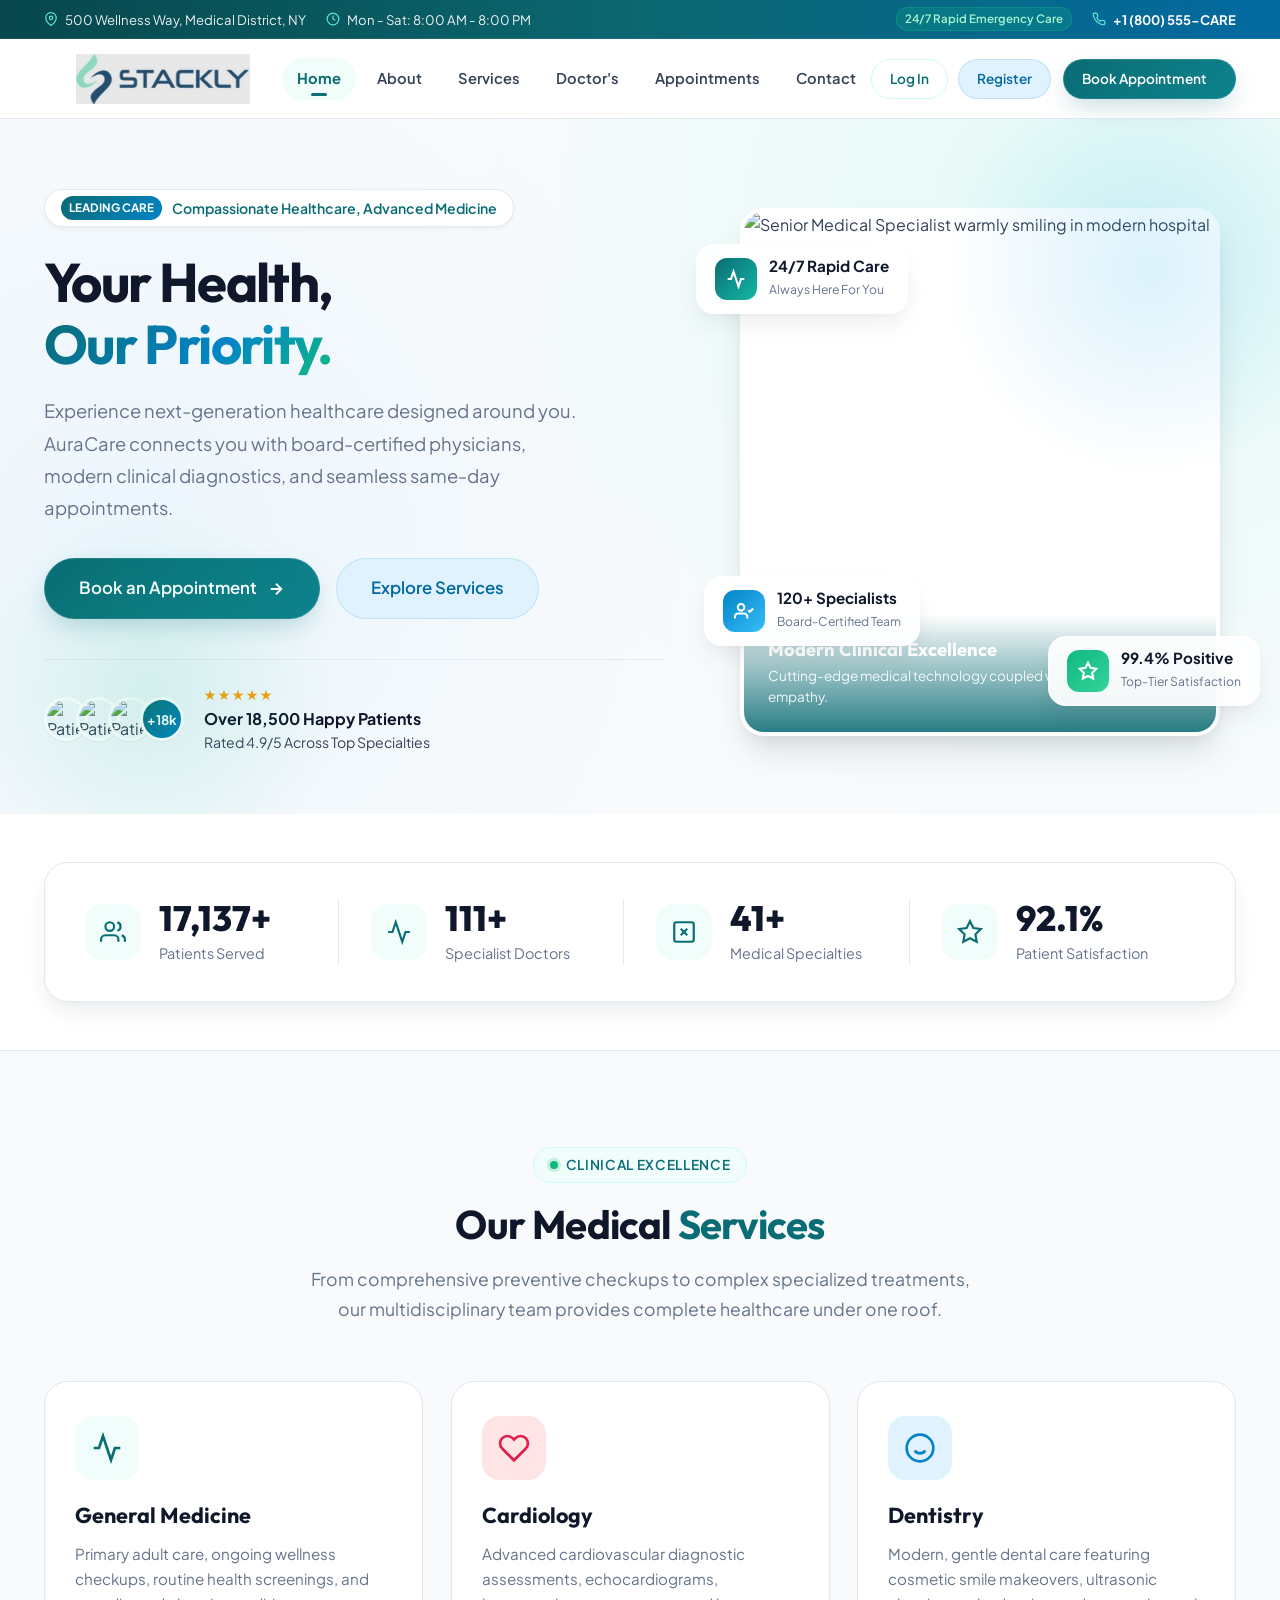
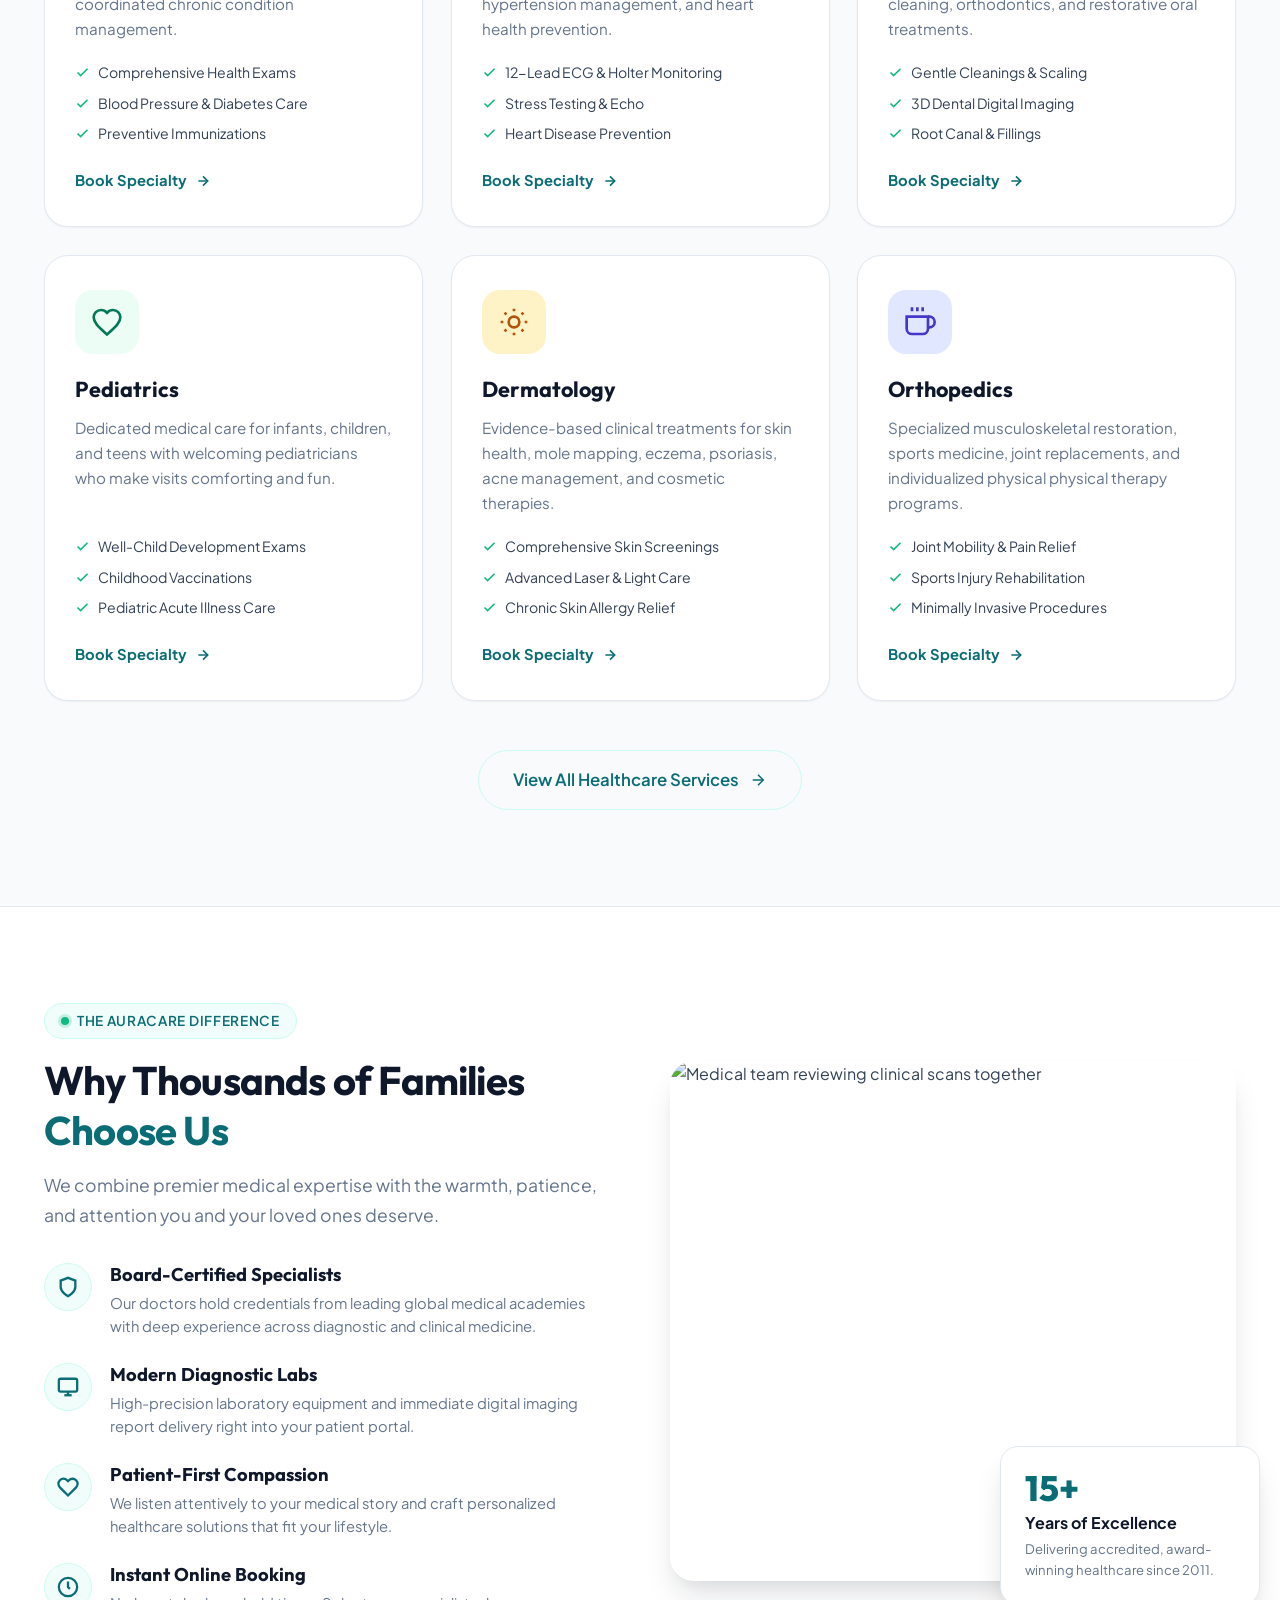
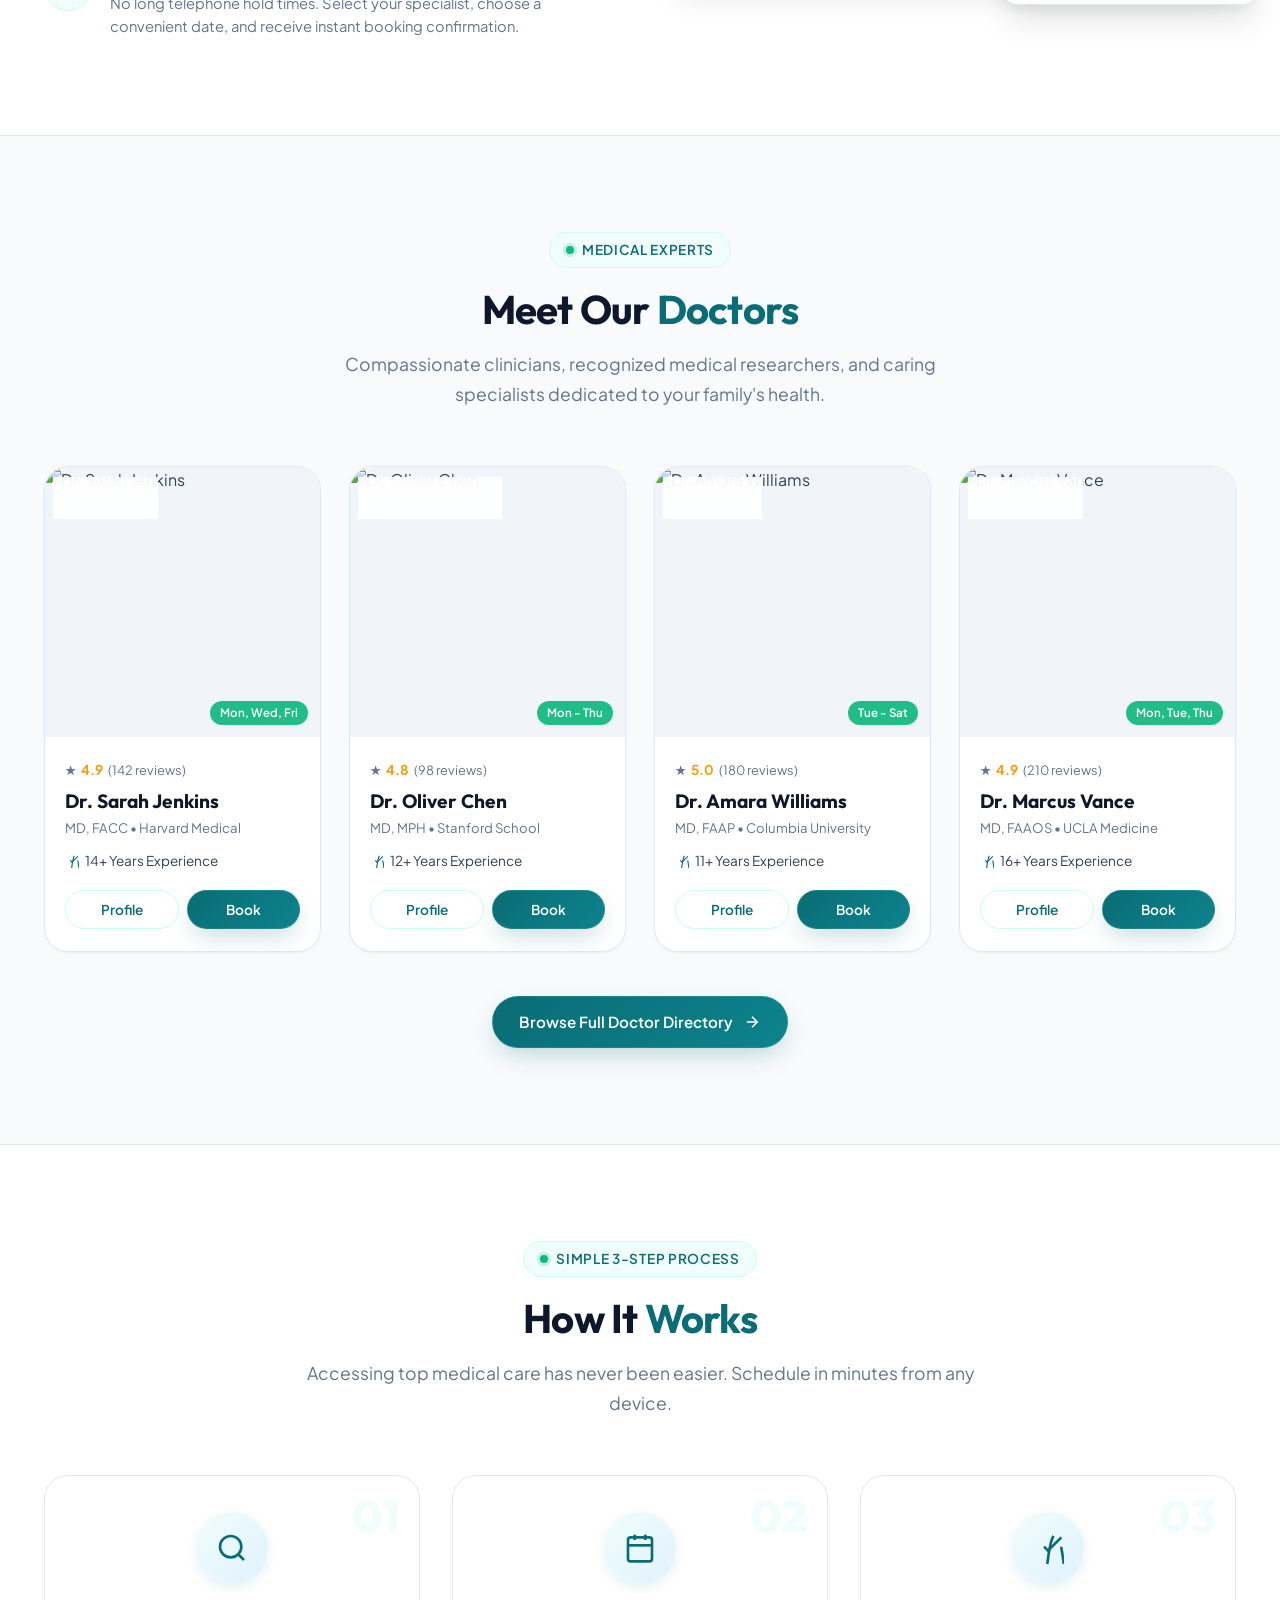
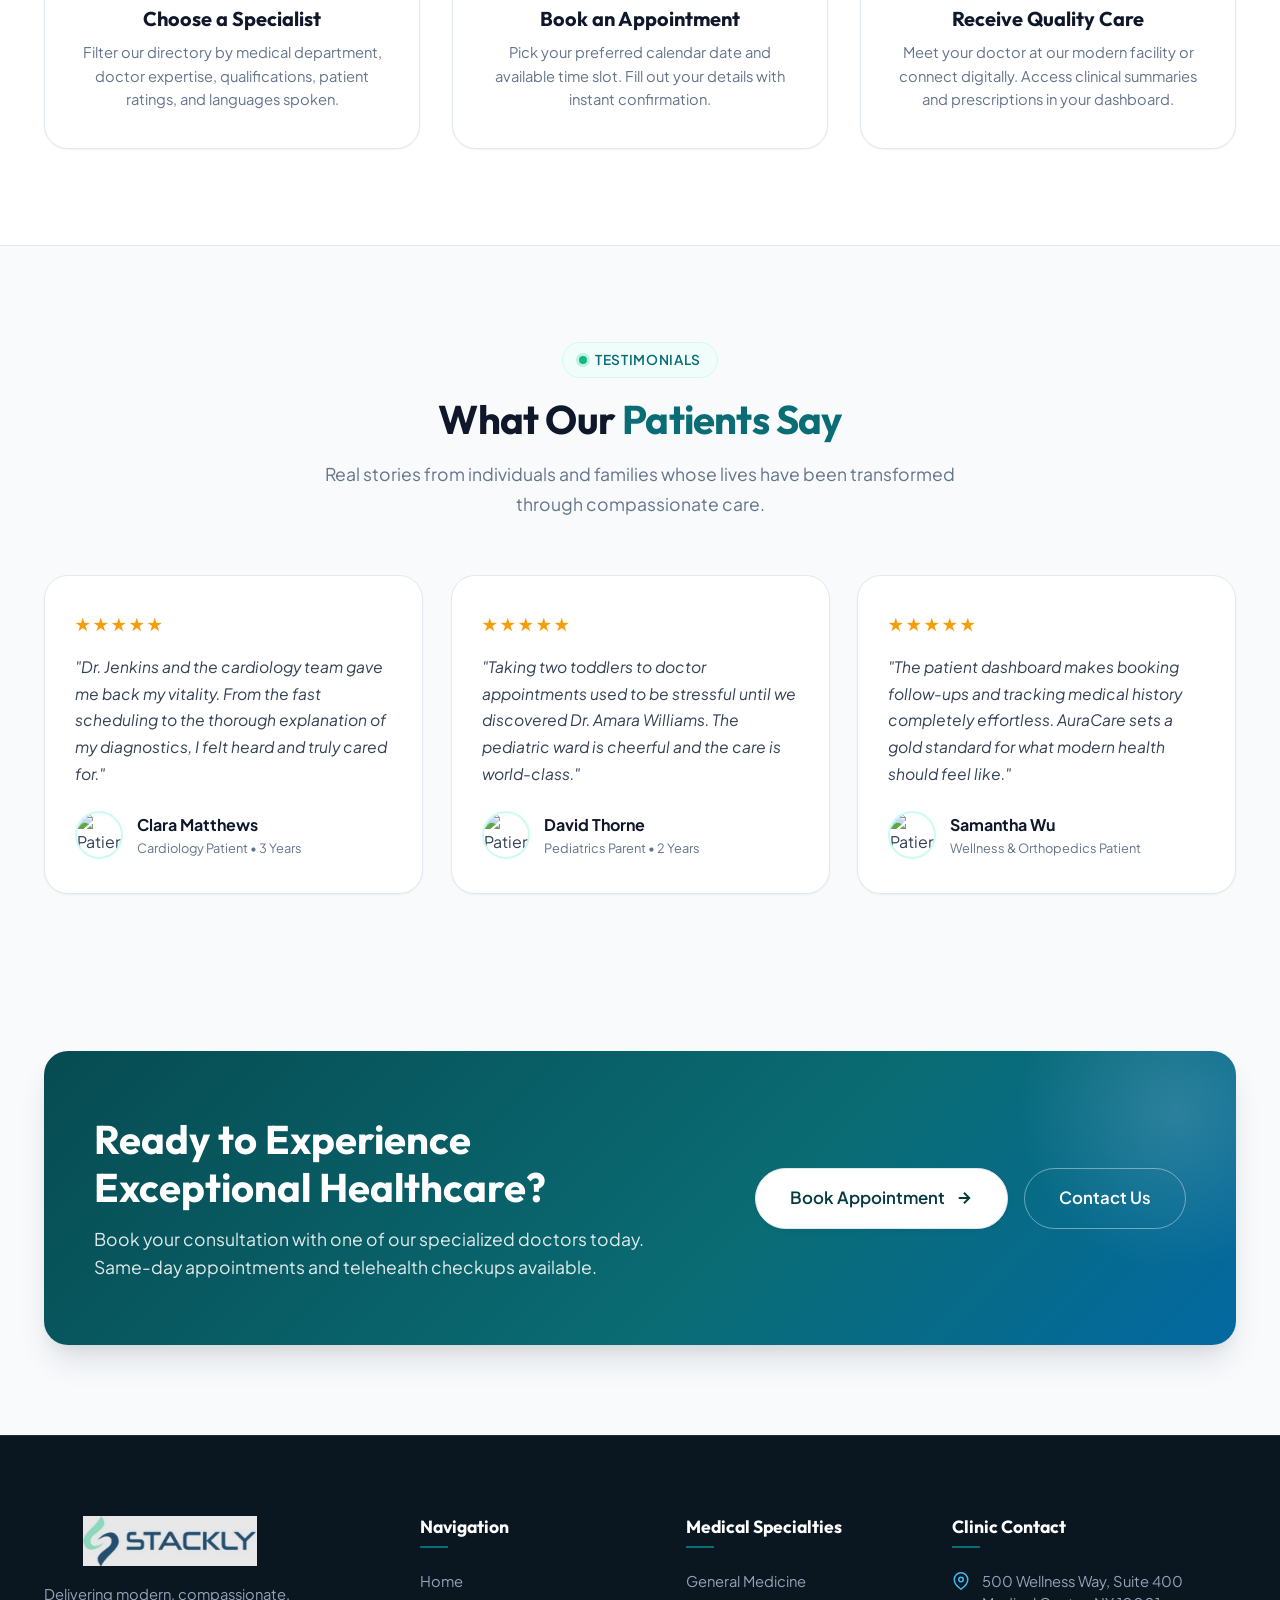
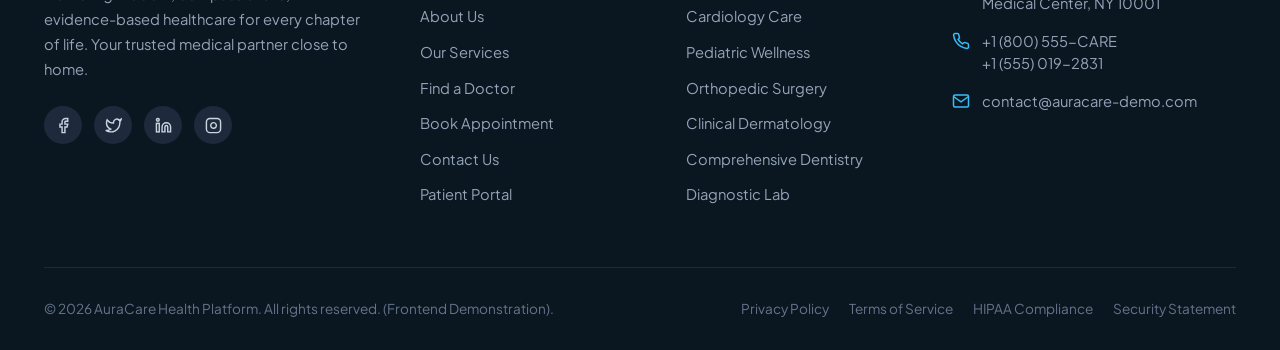
==== commit a7d73c5f: "some more changes" ====
--- a/index.html
+++ b/index.html
@@ -60,7 +60,7 @@
       <!-- Brand Logo -->
       <a href="index.html" class="brand" aria-label="Stackly Health Home">
         <!-- <div class="brand-text">stackly<span></span></div> -->
-        <img class="logo" src="/assets/images/OIP1" alt="">
+        <img class="logo" src="assets/images/OIP1.webp" alt="">
       </a>
 
       <!-- 6 Main Navigation Tabs -->
@@ -105,6 +105,8 @@
       <a href="appointments.html" class="nav-link">Appointments</a>
       <a href="contact.html" class="nav-link">Contact</a>
       <div class="mobile-nav-actions">
+        <a href="login.html" class="btn btn-outline btn-sm" style="width: 100%;">Log In</a>
+        <a href="register.html" class="btn btn-secondary btn-sm" style="width: 100%;">Register</a>
         <a href="appointments.html" class="btn btn-primary btn-sm" style="width: 100%;">
           <span>Book Appointment</span>
           <svg viewBox="0 0 24 24" fill="none" stroke="currentColor" stroke-width="2.2">
@@ -880,31 +882,31 @@
         <div class="footer-col footer-brand">
           <a href="index.html" class="brand" aria-label="Stackly Health Home">
             <!-- <div class="brand-text">stackly<span></span></div> -->
-            <img class="logo" src="/assets/images/OIP1" alt="">
+            <img class="logo" src="assets/images/OIP1.webp" alt="">
           </a>
           <p>Delivering modern, compassionate, evidence-based healthcare for every chapter of life. Your trusted medical
             partner close to home.</p>
           <div class="social-links">
-            <a href="#" class="social-btn" aria-label="Facebook">
+            <a href="404.html" class="social-btn" aria-label="Facebook">
               <svg viewBox="0 0 24 24" fill="none" stroke="currentColor" stroke-width="2">
                 <path d="M18 2h-3a5 5 0 0 0-5 5v3H7v4h3v8h4v-8h3l1-4h-4V7a1 1 0 0 1 1-1h3z"></path>
               </svg>
             </a>
-            <a href="#" class="social-btn" aria-label="Twitter">
+            <a href="404.html" class="social-btn" aria-label="Twitter">
               <svg viewBox="0 0 24 24" fill="none" stroke="currentColor" stroke-width="2">
                 <path
                   d="M23 3a10.9 10.9 0 0 1-3.14 1.53 4.48 4.48 0 0 0-7.86 3v1A10.66 10.66 0 0 1 3 4s-4 9 5 13a11.64 11.64 0 0 1-7 2c9 5 20 0 20-11.5a4.5 4.5 0 0 0-.08-.83A7.72 7.72 0 0 0 23 3z">
                 </path>
               </svg>
             </a>
-            <a href="#" class="social-btn" aria-label="LinkedIn">
+            <a href="404.html" class="social-btn" aria-label="LinkedIn">
               <svg viewBox="0 0 24 24" fill="none" stroke="currentColor" stroke-width="2">
                 <path d="M16 8a6 6 0 0 1 6 6v7h-4v-7a2 2 0 0 0-2-2 2 2 0 0 0-2 2v7h-4v-7a6 6 0 0 1 6-6z"></path>
                 <rect x="2" y="9" width="4" height="12"></rect>
                 <circle cx="4" cy="4" r="2"></circle>
               </svg>
             </a>
-            <a href="#" class="social-btn" aria-label="Instagram">
+            <a href="404.html" class="social-btn" aria-label="Instagram">
               <svg viewBox="0 0 24 24" fill="none" stroke="currentColor" stroke-width="2">
                 <rect x="2" y="2" width="20" height="20" rx="5" ry="5"></rect>
                 <path d="M16 11.37A4 4 0 1 1 12.63 8 4 4 0 0 1 16 11.37z"></path>
--- a/css/style.css
+++ b/css/style.css
@@ -73,6 +73,7 @@
   background-color: transparent;
   width: 252px;
   height:50px;
+  object-fit: contain;
 }
 
 /* --- Base & Reset --- */
@@ -2034,8 +2035,15 @@
   .header-actions .btn-primary {
     display: none;
   }
+  .auth-nav {
+    display: none;
+  }
   .mobile-toggle {
     display: flex;
+  }
+  .logo {
+    width: 200px;
+    height: 42px;
   }
   .hero-title {
     font-size: 2.5rem;
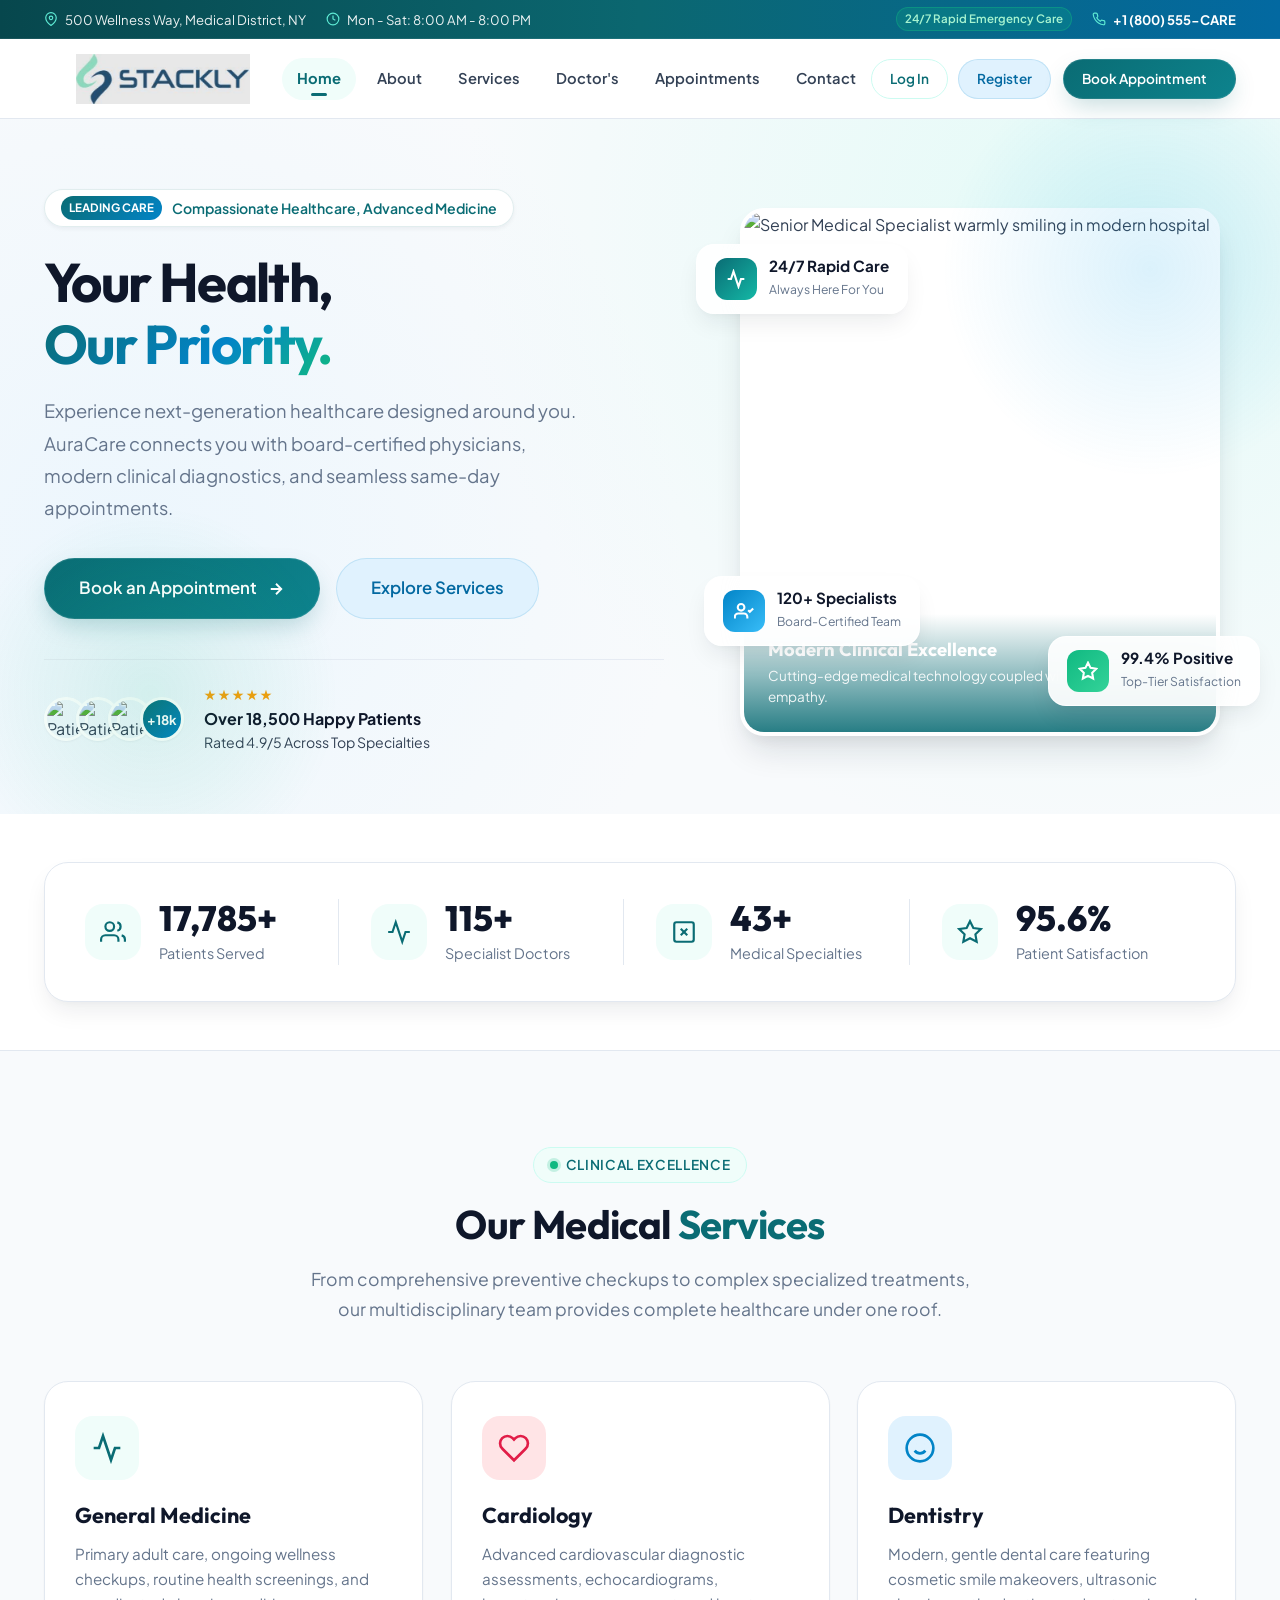
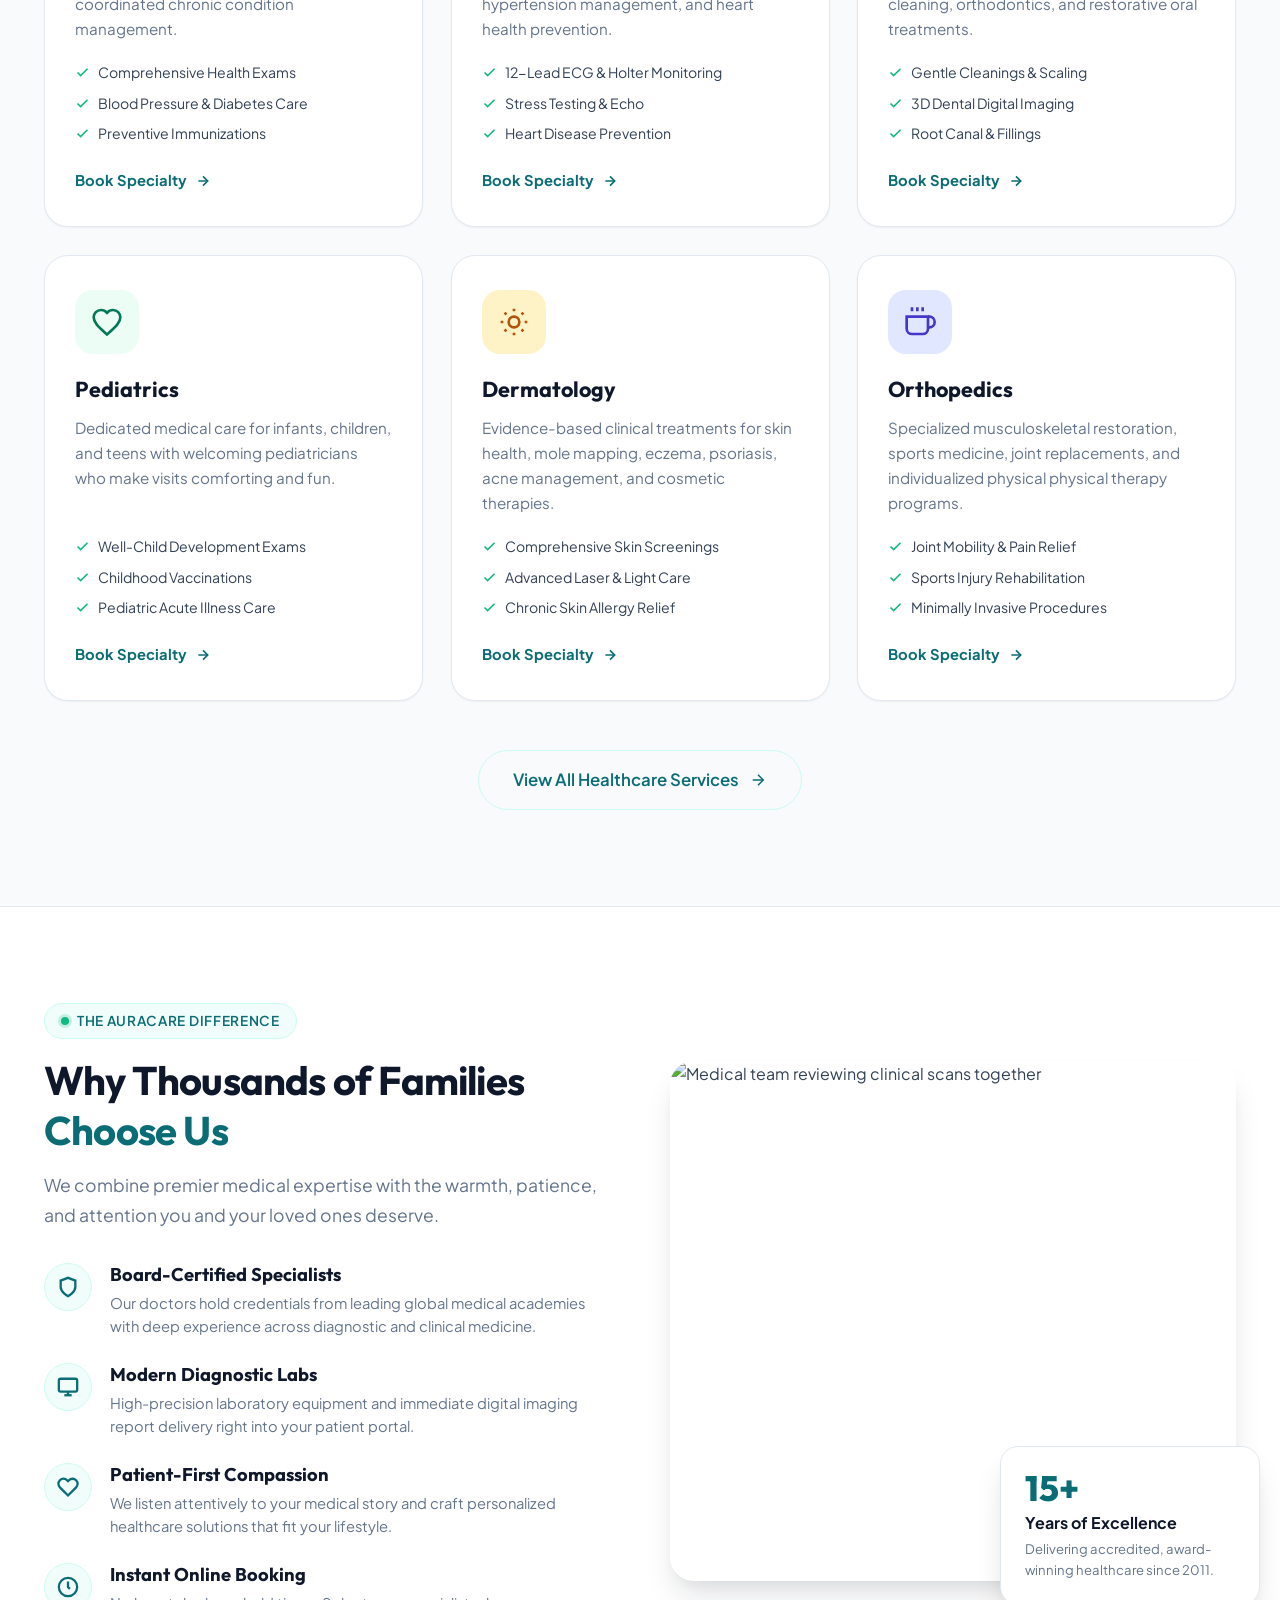
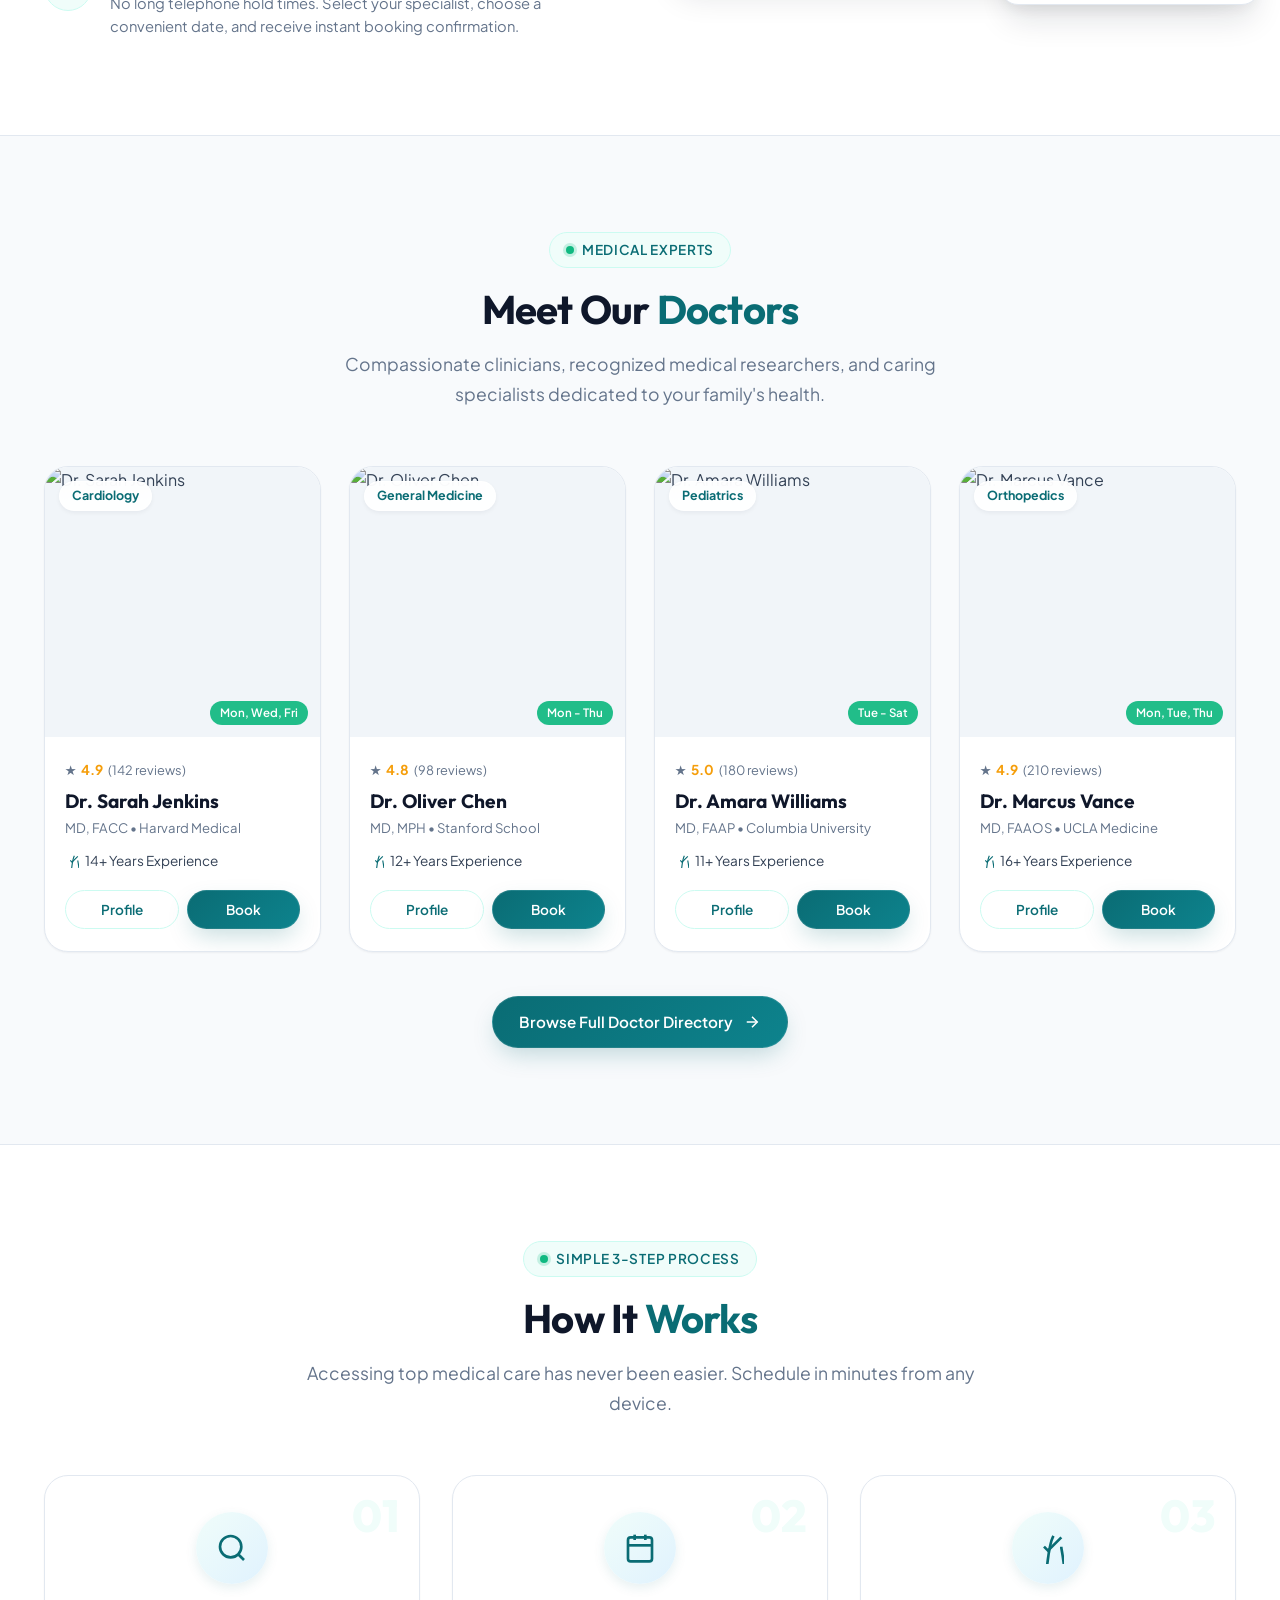
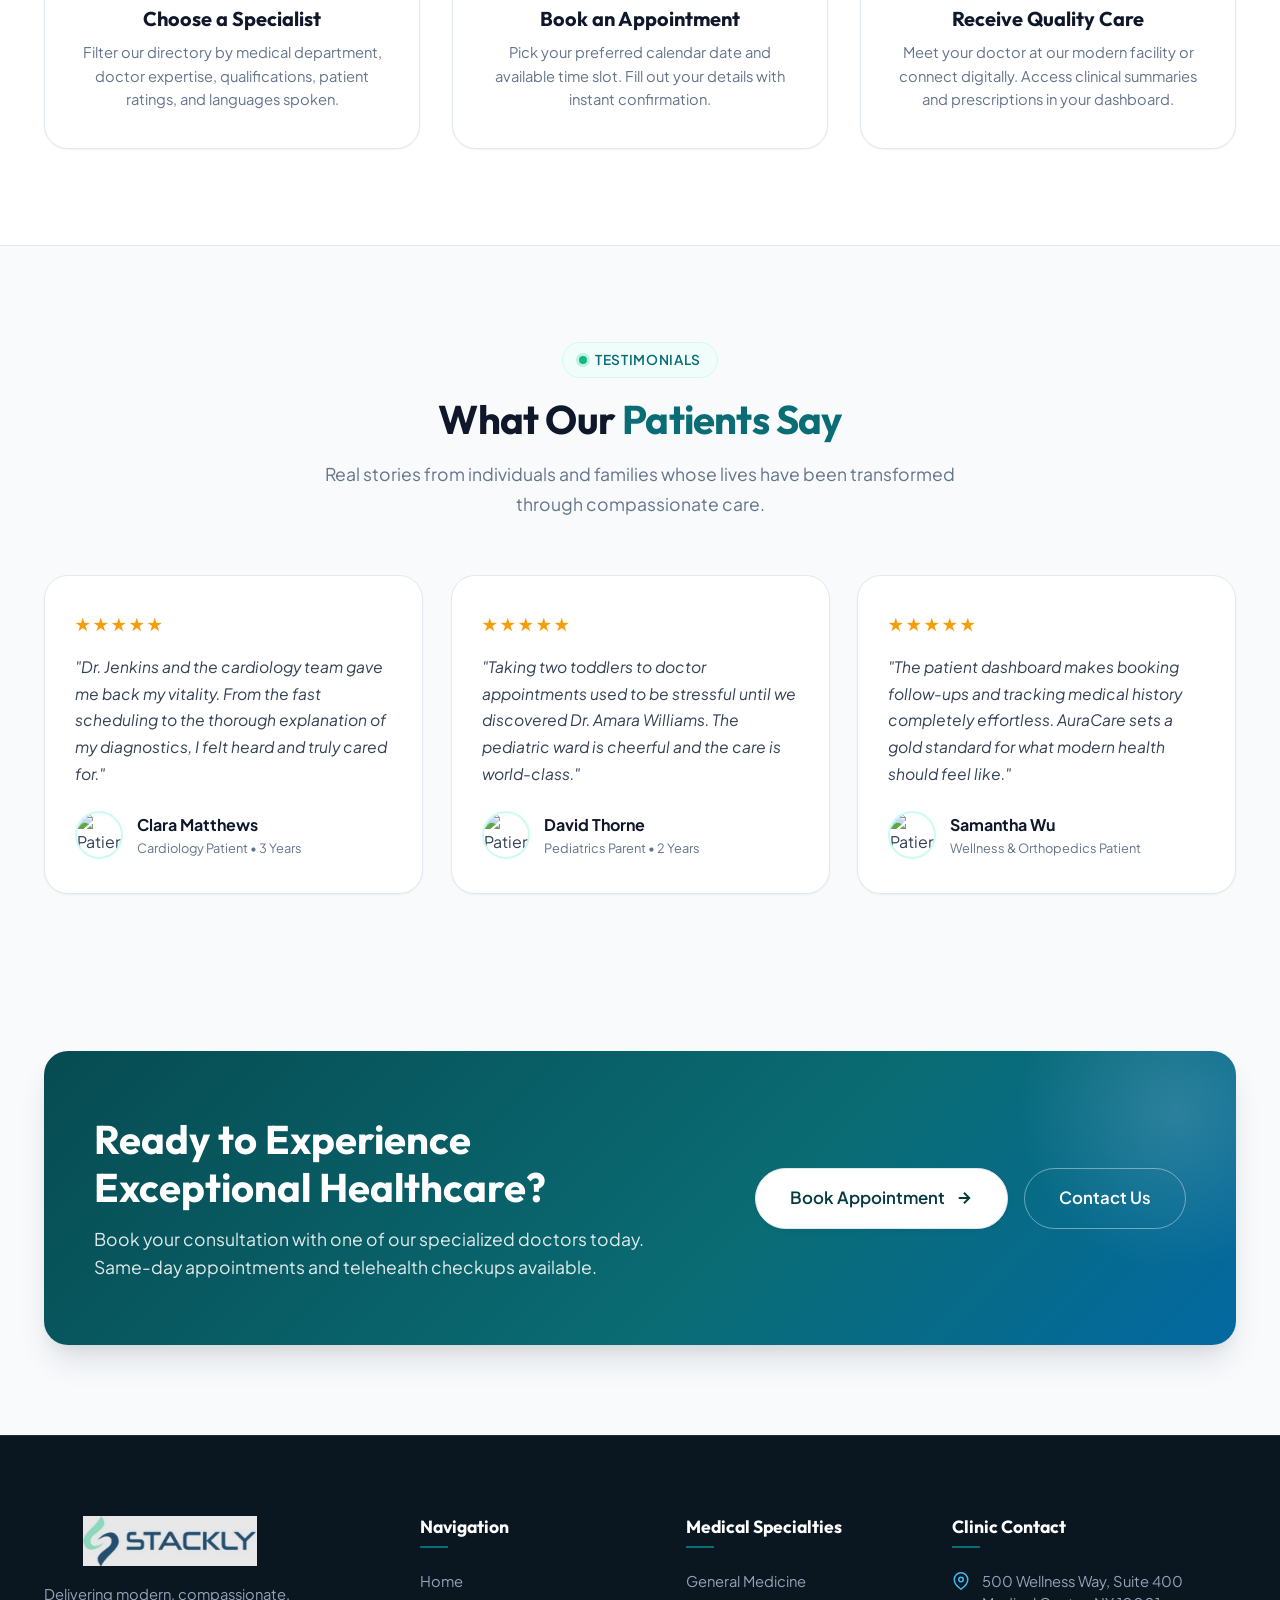
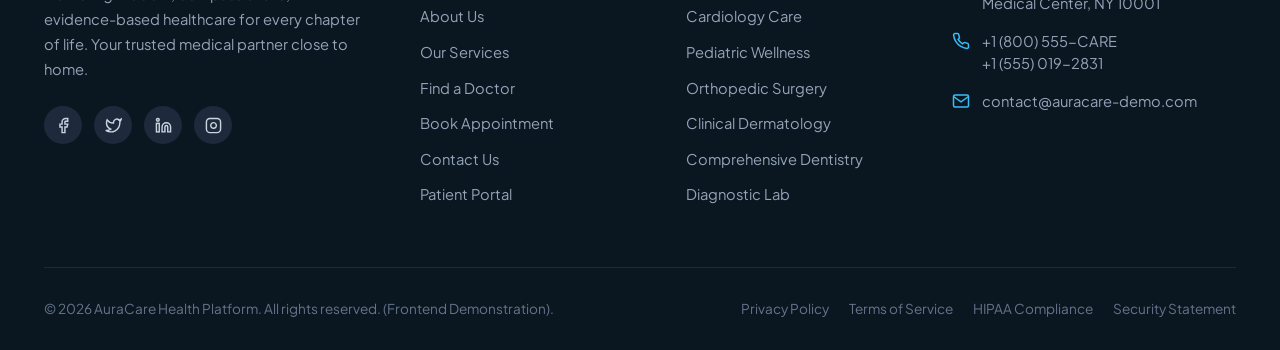
==== commit 6e285a92: "bottom changes" ====
--- a/index.html
+++ b/index.html
@@ -922,7 +922,7 @@
           <div class="footer-links-list">
             <a href="index.html">Home</a>
             <a href="about.html">About Us</a>
-            <a href="services.html">Our Services</a>
+            <a href="404.html">Our Services</a>
             <a href="doctors.html">Find a Doctor</a>
             <a href="appointments.html">Book Appointment</a>
             <a href="contact.html">Contact Us</a>
@@ -934,13 +934,13 @@
         <div class="footer-col">
           <h4>Medical Specialties</h4>
           <div class="footer-links-list">
-            <a href="services.html">General Medicine</a>
-            <a href="services.html">Cardiology Care</a>
-            <a href="services.html">Pediatric Wellness</a>
-            <a href="services.html">Orthopedic Surgery</a>
-            <a href="services.html">Clinical Dermatology</a>
-            <a href="services.html">Comprehensive Dentistry</a>
-            <a href="services.html">Diagnostic Lab</a>
+            <a href="404.html">General Medicine</a>
+            <a href="404.html">Cardiology Care</a>
+            <a href="404.html">Pediatric Wellness</a>
+            <a href="404.html">Orthopedic Surgery</a>
+            <a href="404.html">Clinical Dermatology</a>
+            <a href="404.html">Comprehensive Dentistry</a>
+            <a href="404.html">Diagnostic Lab</a>
           </div>
         </div>
 
@@ -975,10 +975,10 @@
       <div class="footer-bottom">
         <div>© 2026 AuraCare Health Platform. All rights reserved. (Frontend Demonstration).</div>
         <div class="footer-bottom-links">
-          <a href="#">Privacy Policy</a>
-          <a href="#">Terms of Service</a>
-          <a href="#">HIPAA Compliance</a>
-          <a href="#">Security Statement</a>
+          <a href="404.html">Privacy Policy</a>
+          <a href="404.html">Terms of Service</a>
+          <a href="404.html">HIPAA Compliance</a>
+          <a href="404.html">Security Statement</a>
         </div>
       </div>
     </div>
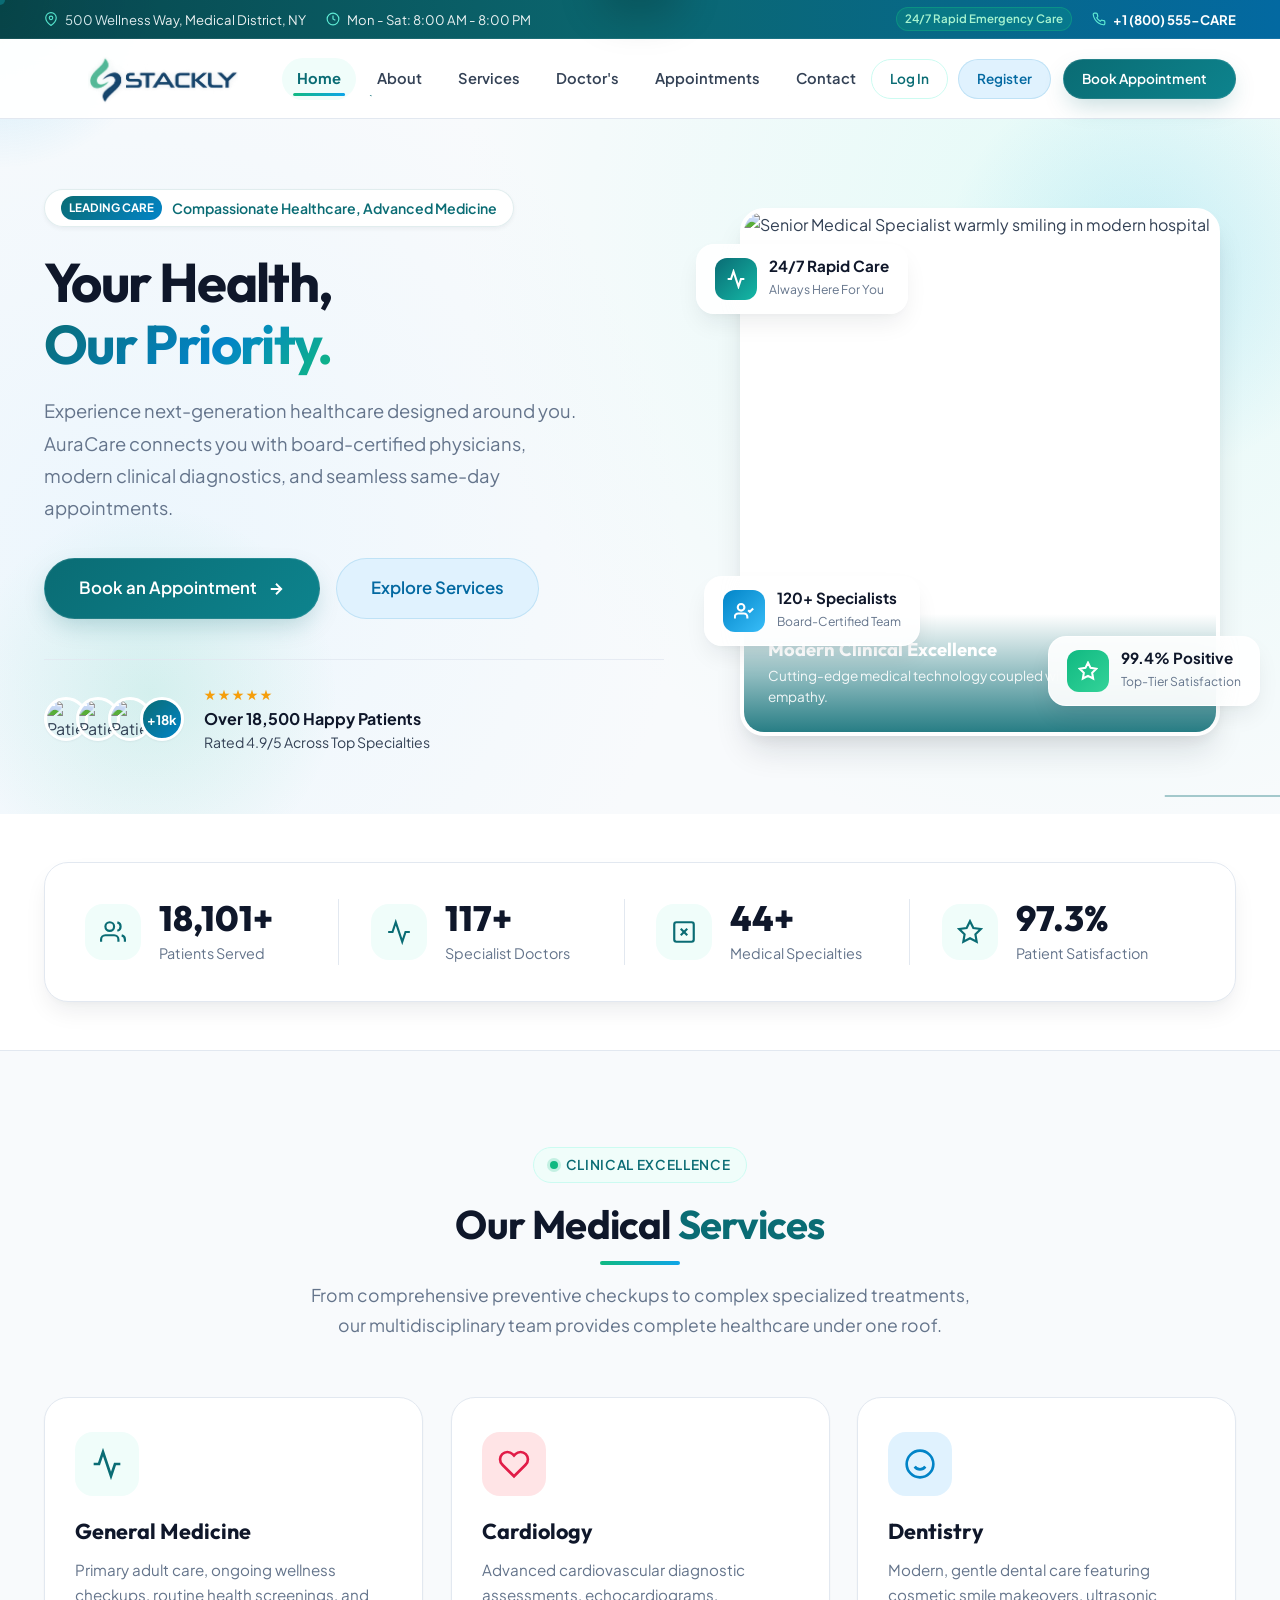
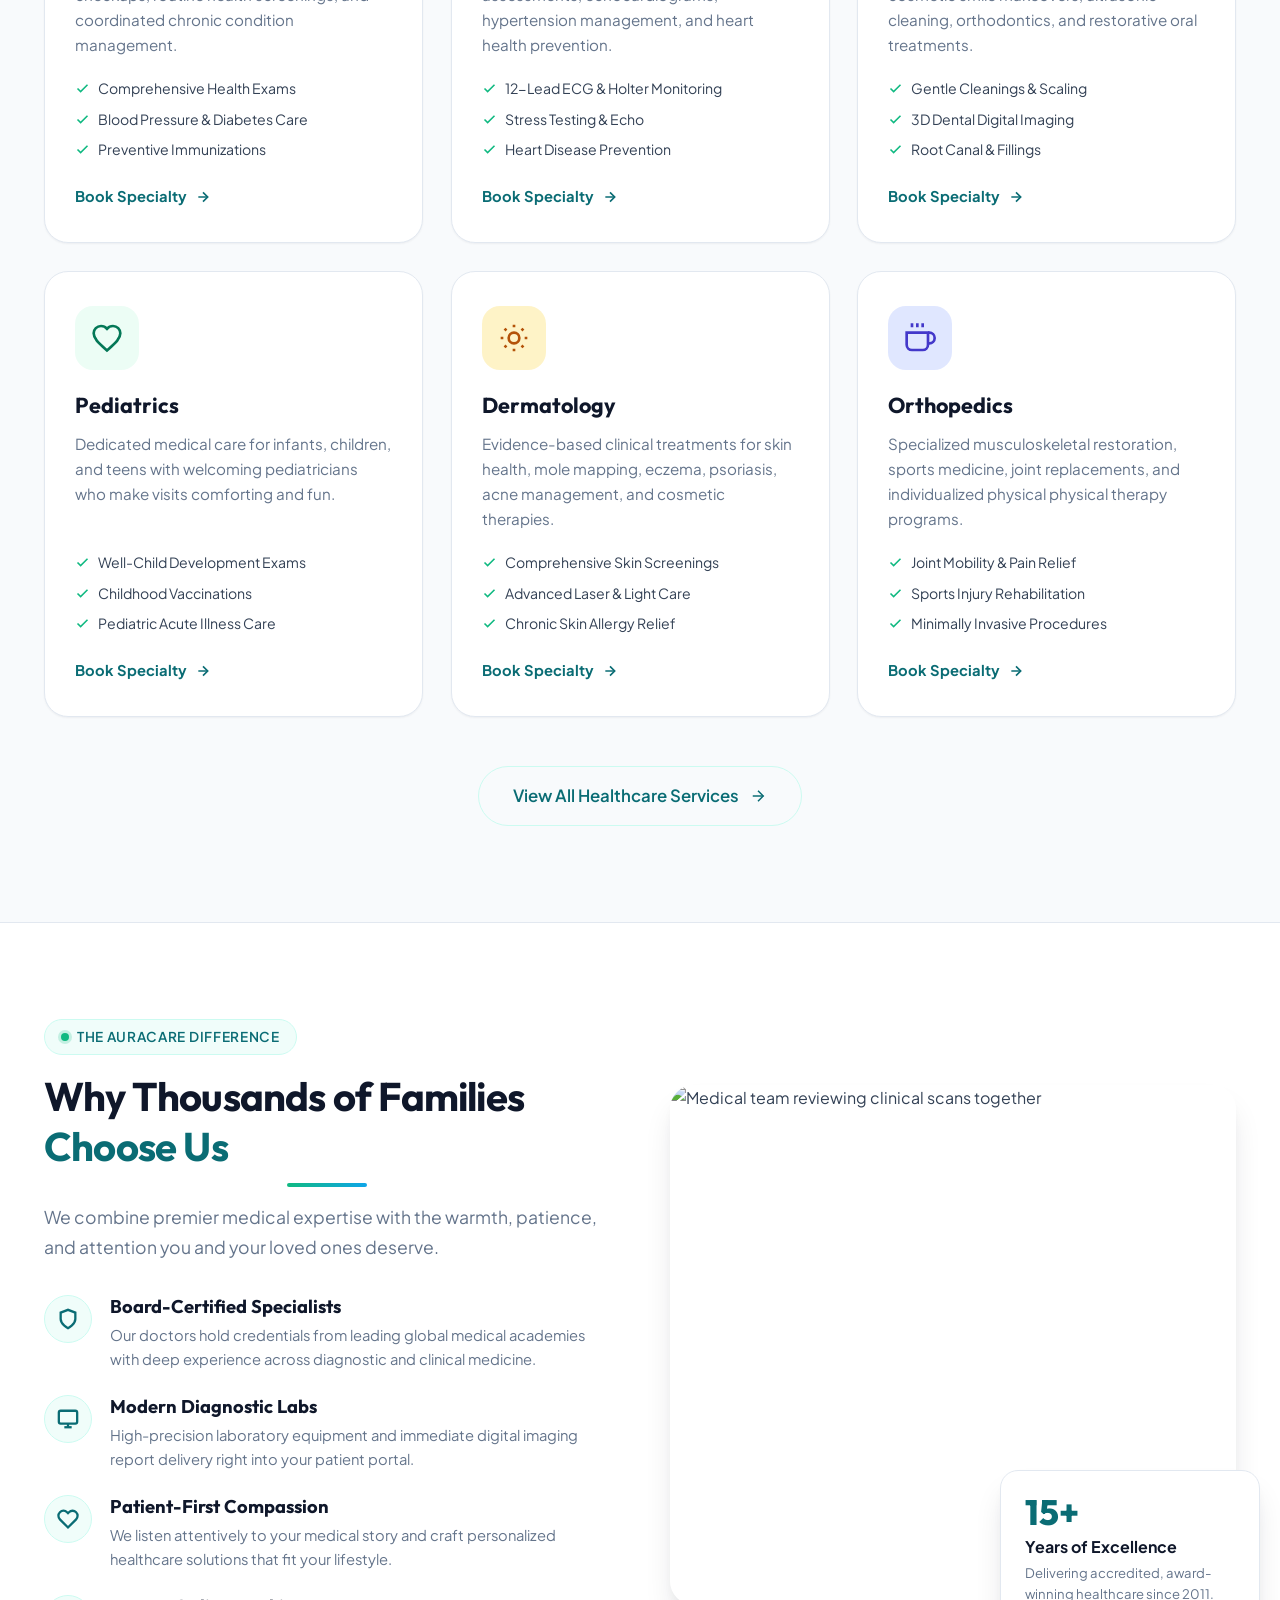
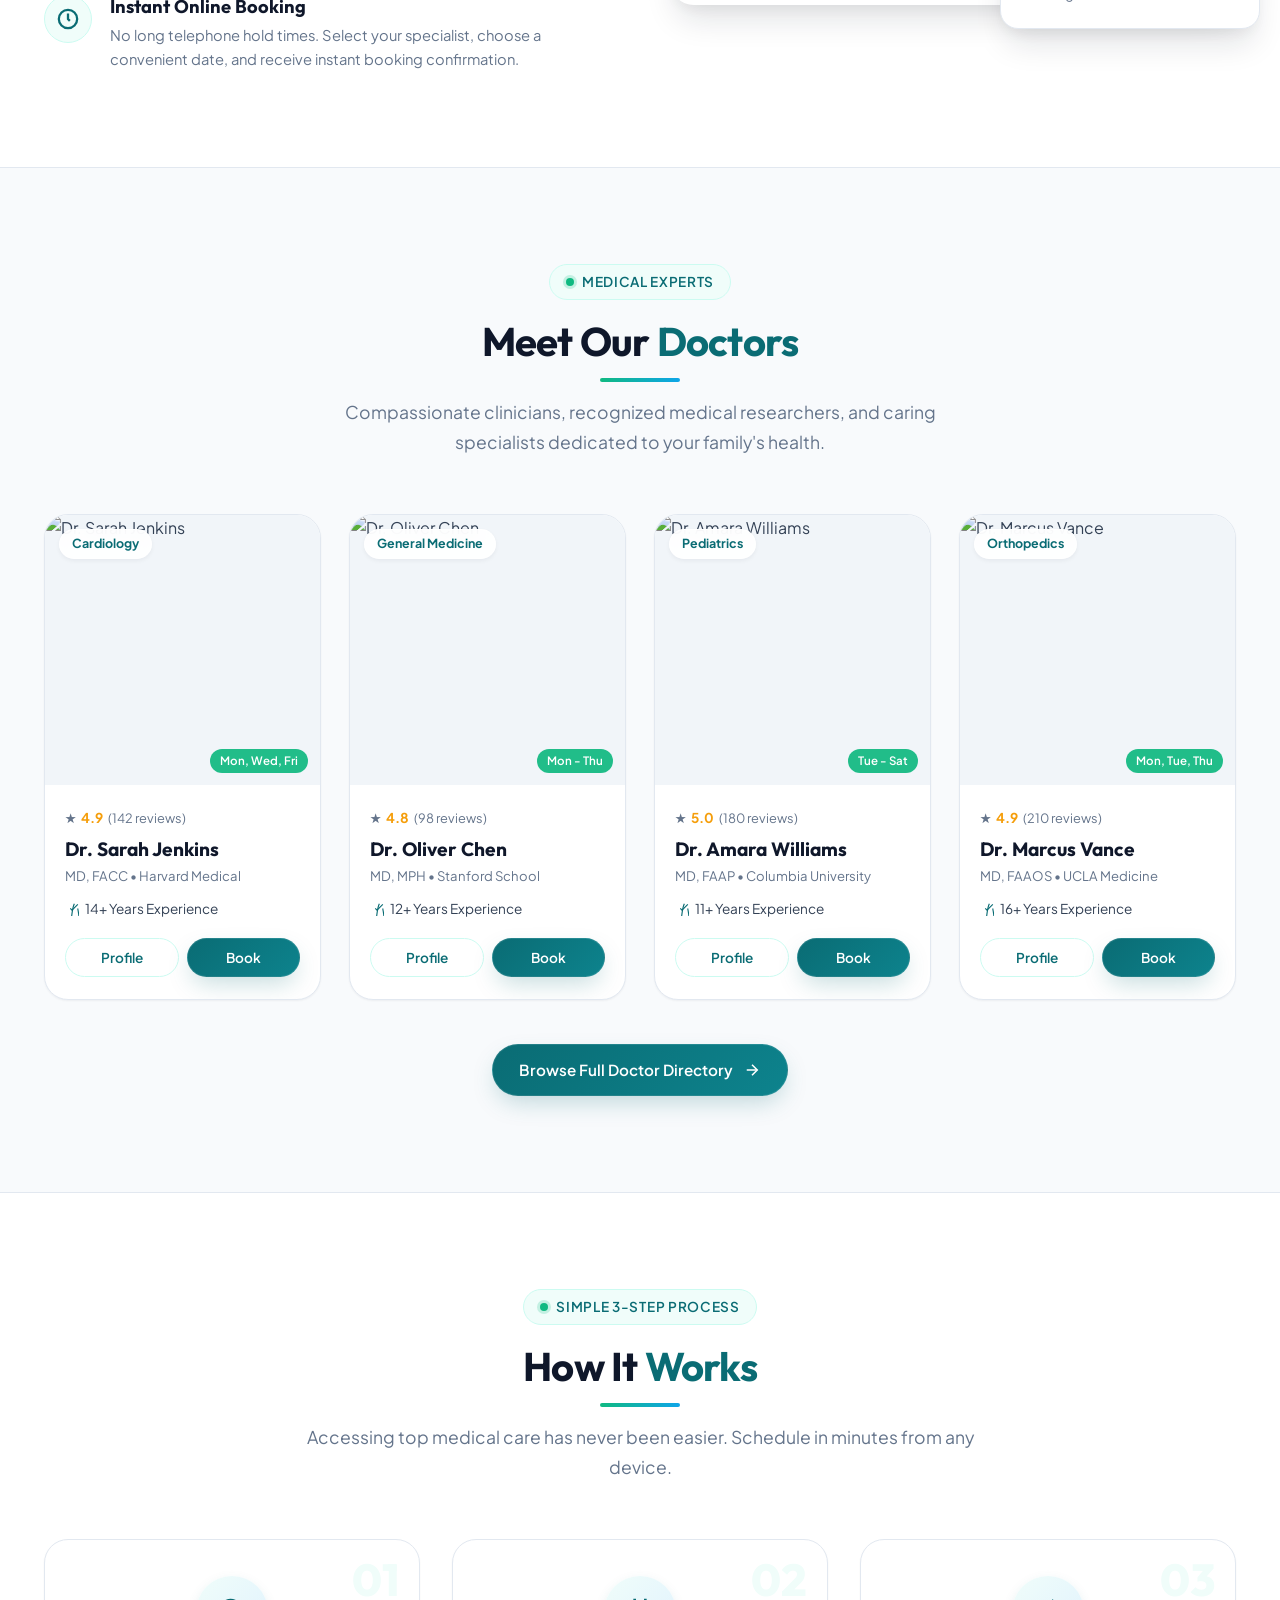
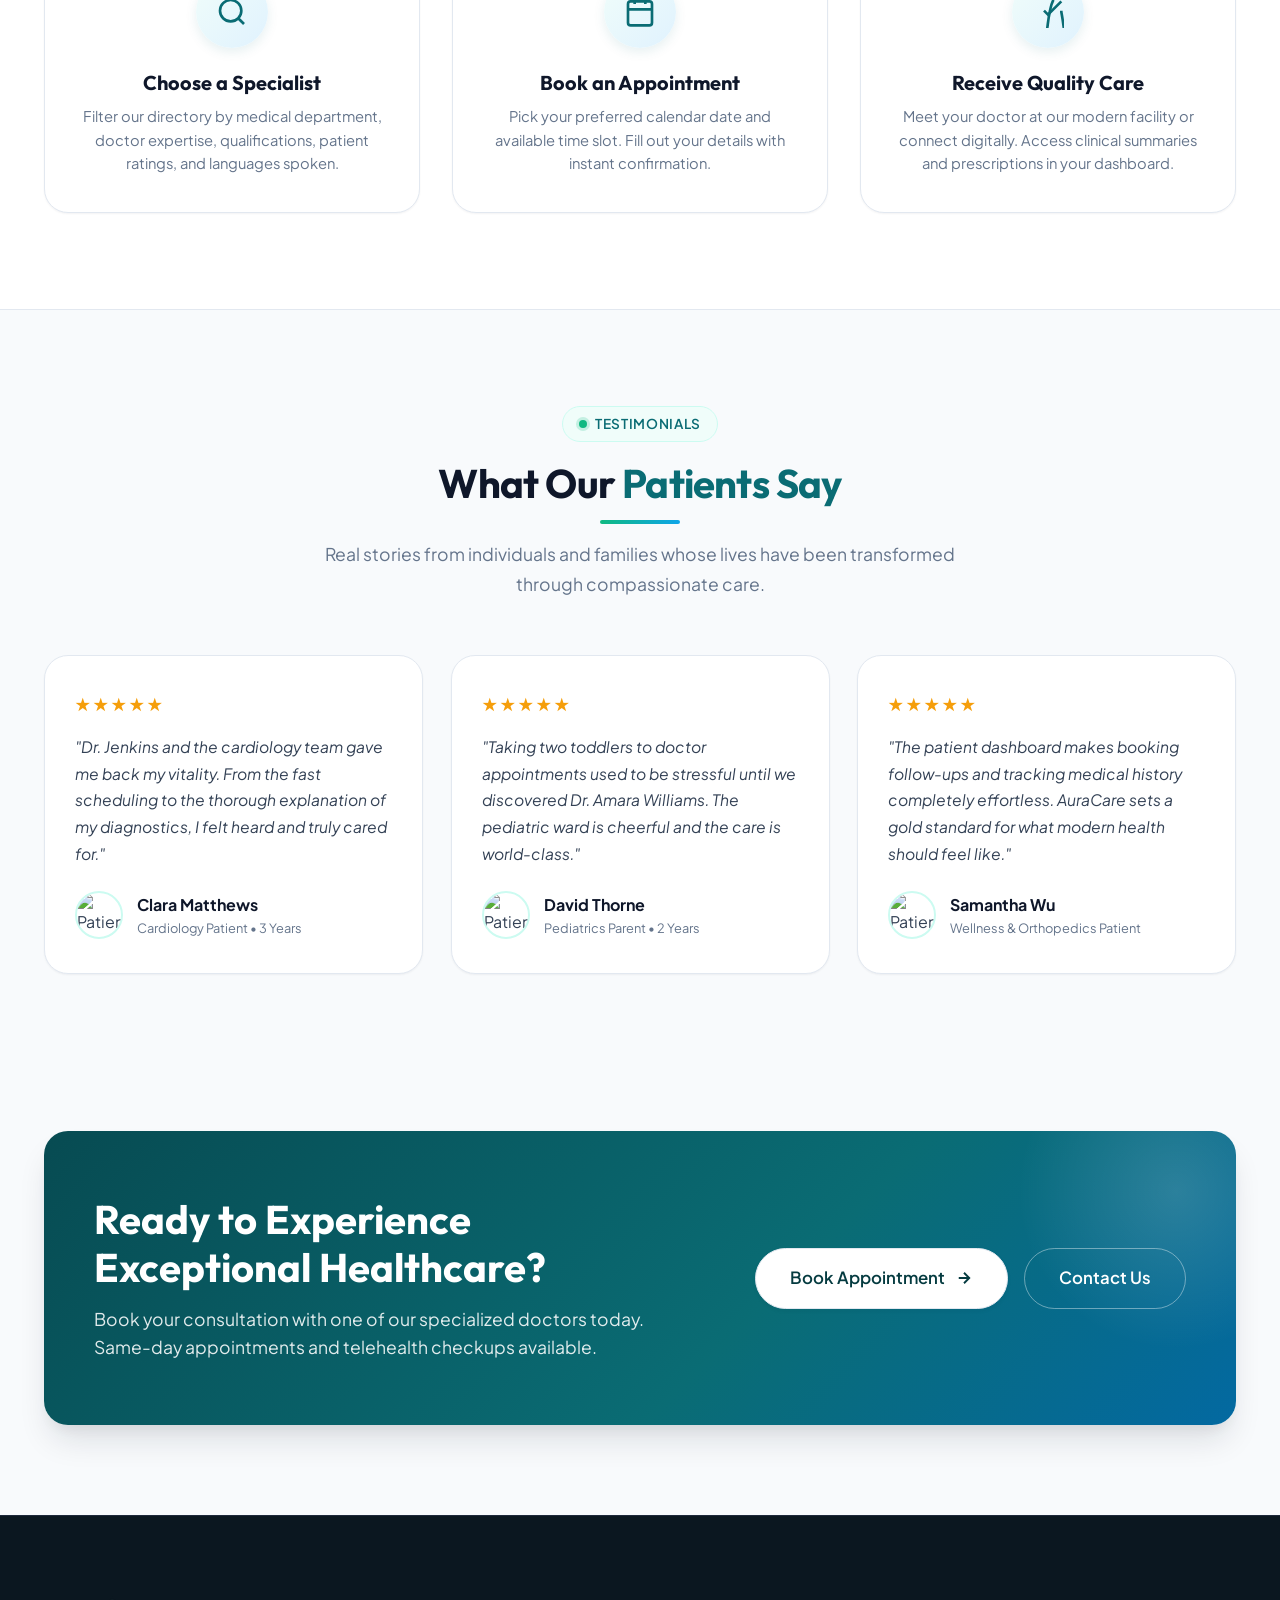
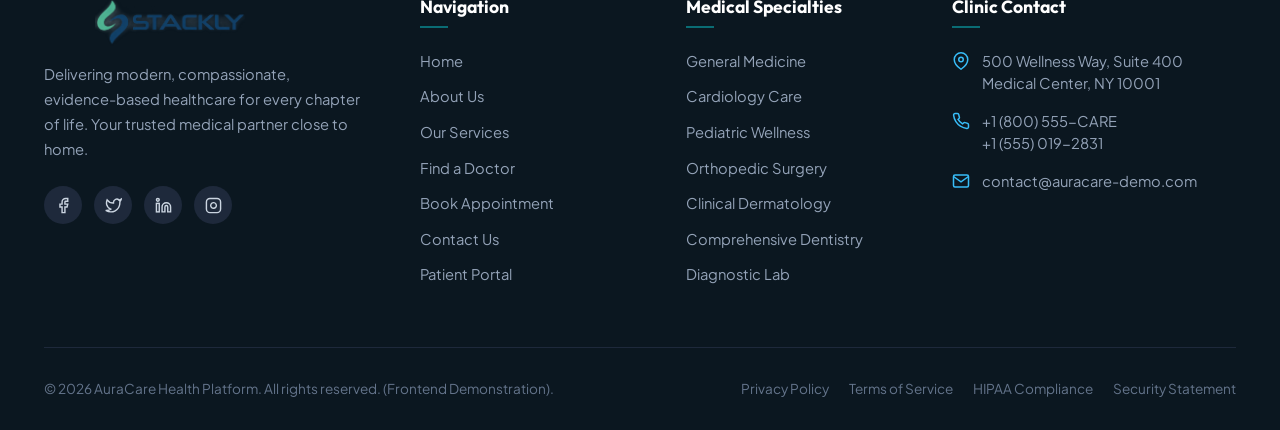
==== commit 50ba9d37: "animations and changes are modifing" ====
--- a/index.html
+++ b/index.html
@@ -17,6 +17,7 @@
 
   <!-- Core Stylesheet -->
   <link rel="stylesheet" href="css/style.css">
+  <link rel="stylesheet" href="css/animations.css">
 </head>
 
 <body>
@@ -60,7 +61,7 @@
       <!-- Brand Logo -->
       <a href="index.html" class="brand" aria-label="Stackly Health Home">
         <!-- <div class="brand-text">stackly<span></span></div> -->
-        <img class="logo" src="assets/images/OIP1.webp" alt="">
+        <img class="logo" src="assets/images/Stackly Logo" alt="">
       </a>
 
       <!-- 6 Main Navigation Tabs -->
@@ -882,7 +883,7 @@
         <div class="footer-col footer-brand">
           <a href="index.html" class="brand" aria-label="Stackly Health Home">
             <!-- <div class="brand-text">stackly<span></span></div> -->
-            <img class="logo" src="assets/images/OIP1.webp" alt="">
+            <img class="logo" src="assets/images/Stackly Logo" alt="">
           </a>
           <p>Delivering modern, compassionate, evidence-based healthcare for every chapter of life. Your trusted medical
             partner close to home.</p>
@@ -995,6 +996,7 @@
 
   <!-- Scripts -->
   <script src="js/main.js"></script>
+  <script src="js/animations.js"></script>
 </body>
 
 </html>
--- a/css/style.css
+++ b/css/style.css
@@ -578,6 +578,74 @@
   border-top: 1px solid var(--border-color);
 }
 
+/* --- Enhanced Interaction Motion --- */
+.brand .logo {
+  transition: transform var(--transition-normal), filter var(--transition-normal);
+}
+
+@media (hover: hover) and (pointer: fine) {
+  .brand:hover .logo {
+    transform: translateX(5px);
+    filter: drop-shadow(0 5px 10px rgba(10, 108, 116, 0.18));
+  }
+
+  .nav-menu .nav-link {
+    overflow: hidden;
+  }
+
+  .nav-menu .nav-link::before {
+    content: '';
+    position: absolute;
+    left: 16px;
+    right: 16px;
+    bottom: 3px;
+    height: 2px;
+    border-radius: 999px;
+    background: var(--primary);
+    transform: translateX(-115%);
+    transition: transform var(--transition-normal);
+  }
+
+  .nav-menu .nav-link:hover::before {
+    transform: translateX(0);
+  }
+
+  .nav-menu .nav-link.active::before {
+    display: none;
+  }
+
+  .btn:not(.btn-primary):not(.btn-secondary):hover {
+    transform: translateY(-3px);
+    box-shadow: var(--shadow-md);
+  }
+
+  .footer-bottom-links a {
+    display: inline-block;
+    transition: color var(--transition-fast), transform var(--transition-fast);
+  }
+
+  .footer-bottom-links a:hover {
+    color: #ffffff;
+    transform: translateY(-3px);
+  }
+}
+
+.btn:active,
+.social-btn:active,
+.mobile-nav .nav-link:active {
+  transform: scale(0.97);
+}
+
+@keyframes mobileMenuItemIn {
+  from {
+    opacity: 0;
+    transform: translateX(-18px);
+  }
+  to {
+    opacity: 1;
+    transform: translateX(0);
+  }
+}
 /* --- Hero Section --- */
 .hero {
   position: relative;
@@ -2044,6 +2112,39 @@
   .logo {
     width: 200px;
     height: 42px;
+  }
+  .mobile-nav {
+    display: flex;
+    visibility: hidden;
+    pointer-events: none;
+    opacity: 0;
+    transform: translateY(-18px) scale(0.98);
+    transition: opacity 280ms ease, transform 360ms cubic-bezier(0.16, 1, 0.3, 1), visibility 0s linear 360ms;
+  }
+  .mobile-nav.open {
+    visibility: visible;
+    pointer-events: auto;
+    opacity: 1;
+    transform: translateY(0) scale(1);
+    transition-delay: 0s;
+  }
+  .mobile-nav.open .nav-link,
+  .mobile-nav.open .mobile-nav-actions {
+    animation: mobileMenuItemIn 420ms cubic-bezier(0.16, 1, 0.3, 1) both;
+  }
+  .mobile-nav.open .nav-link:nth-child(1) { animation-delay: 40ms; }
+  .mobile-nav.open .nav-link:nth-child(2) { animation-delay: 80ms; }
+  .mobile-nav.open .nav-link:nth-child(3) { animation-delay: 120ms; }
+  .mobile-nav.open .nav-link:nth-child(4) { animation-delay: 160ms; }
+  .mobile-nav.open .nav-link:nth-child(5) { animation-delay: 200ms; }
+  .mobile-nav.open .nav-link:nth-child(6) { animation-delay: 240ms; }
+  .mobile-nav.open .mobile-nav-actions { animation-delay: 290ms; }
+  body.mobile-menu-open {
+    overflow: hidden;
+  }
+  .mobile-nav .nav-link:active {
+    transform: translateX(8px);
+    background-color: var(--primary-50);
   }
   .hero-title {
     font-size: 2.5rem;
@@ -2131,11 +2232,11 @@
   transition: transform 0.25s ease;
 }
 
-.scroll-to-top.visible {
+/* .scroll-to-top.visible {
   opacity: 1;
   visibility: visible;
   transform: translateY(0) scale(1);
-}
+} */
 
 .scroll-to-top:hover {
   background: linear-gradient(135deg, var(--primary-hover), var(--primary));
--- a/css/animations.css
+++ b/css/animations.css
@@ -0,0 +1,601 @@
+/* ===== Stackly Motion Layer ===== */
+:root {
+  --mx: 50%;
+  --my: 50%
+}
+
+html {
+  scroll-behavior: smooth
+}
+
+/* Loader */
+#loader {
+  position: fixed;
+  inset: 0;
+  z-index: 99999;
+  display: grid;
+  place-items: center;
+  background: linear-gradient(135deg, #053b40, #0a6c74 60%, #0284c7);
+  transition: opacity .6s, visibility .6s, transform .8s cubic-bezier(.7, 0, .2, 1)
+}
+
+#loader.done {
+  opacity: 0;
+  visibility: hidden;
+  transform: translateY(-100%)
+}
+
+#loader .ld {
+  text-align: center;
+  color: #fff;
+  font: 700 1.6rem/1 'Outfit', sans-serif;
+  letter-spacing: .06em
+}
+
+#loader svg {
+  width: 260px;
+  height: 70px;
+  display: block;
+  margin: 0 auto 14px
+}
+
+#loader path {
+  fill: none;
+  stroke: #5eead4;
+  stroke-width: 3;
+  stroke-linecap: round;
+  stroke-linejoin: round;
+  stroke-dasharray: 420;
+  stroke-dashoffset: 420;
+  animation: ecg 1.4s ease-in-out infinite;
+  filter: drop-shadow(0 0 6px #5eead4)
+}
+
+@keyframes ecg {
+  to {
+    stroke-dashoffset: -420
+  }
+}
+
+/* Scroll progress + back to top */
+#progress {
+  position: fixed;
+  top: 0;
+  left: 0;
+  height: 4px;
+  width: 0;
+  z-index: 9998;
+  background: linear-gradient(90deg, #10b981, #0ea5e9, #0a6c74);
+  box-shadow: 0 0 12px rgba(14, 165, 233, .6)
+}
+
+#toTop {
+  position: fixed;
+  right: 22px;
+  bottom: 22px;
+  width: 52px;
+  height: 52px;
+  border-radius: 50%;
+  border: 0;
+  cursor: pointer;
+  z-index: 9997;
+  background: #fff;
+  color: #0a6c74;
+  display: grid;
+  place-items: center;
+  box-shadow: 0 10px 25px rgba(10, 108, 116, .3);
+  opacity: 0;
+  transform: translateY(20px) scale(.8);
+  pointer-events: none;
+  transition: .35s cubic-bezier(.34, 1.56, .64, 1)
+}
+
+#toTop.show {
+  opacity: 1;
+  transform: none;
+  pointer-events: auto
+}
+
+#toTop:hover {
+  transform: translateY(-5px) scale(1.08);
+  background: #0a6c74;
+  color: #fff
+}
+
+#toTop svg.ring {
+  position: absolute;
+  inset: 0;
+  transform: rotate(-90deg)
+}
+
+#toTop circle {
+  fill: none;
+  stroke-width: 3
+}
+
+#toTop .bg {
+  stroke: #e2e8f0
+}
+
+#toTop .fg {
+  stroke: #10b981;
+  stroke-linecap: round
+}
+
+/* Cursor glow */
+#cursorGlow {
+  position: fixed;
+  left: 0;
+  top: 0;
+  width: 340px;
+  height: 340px;
+  margin: -170px 0 0 -170px;
+  border-radius: 50%;
+  pointer-events: none;
+  z-index: 1;
+  background: radial-gradient(circle, rgba(16, 185, 129, .16), rgba(14, 165, 233, .08) 45%, transparent 70%);
+  transition: opacity .3s;
+  mix-blend-mode: multiply
+}
+
+#cursorDot {
+  position: fixed;
+  left: 0;
+  top: 0;
+  width: 10px;
+  height: 10px;
+  margin: -5px 0 0 -5px;
+  border-radius: 50%;
+  background: #0a6c74;
+  pointer-events: none;
+  z-index: 99998;
+  transition: width .25s, height .25s, margin .25s, background .25s
+}
+
+#cursorDot.big {
+  width: 44px;
+  height: 44px;
+  margin: -22px 0 0 -22px;
+  background: rgba(16, 185, 129, .25);
+  border: 2px solid #10b981
+}
+
+@media (hover:none) {
+
+  #cursorGlow,
+  #cursorDot {
+    display: none
+  }
+}
+
+/* Floating medical symbols */
+.floaters {
+  position: absolute;
+  inset: 0;
+  overflow: hidden;
+  pointer-events: none;
+  z-index: 0
+}
+
+.floater {
+  position: absolute;
+  bottom: -60px;
+  color: #0a6c74;
+  opacity: .12;
+  animation: floatUp linear infinite;
+  font-weight: 800
+}
+
+@keyframes floatUp {
+  0% {
+    transform: translateY(0) rotate(0)
+  }
+
+  100% {
+    transform: translateY(-120vh) rotate(360deg)
+  }
+}
+
+.hero>.container {
+  position: relative;
+  z-index: 2
+}
+
+/* Hero life */
+.hero-glow-1 {
+  animation: blob 12s ease-in-out infinite
+}
+
+.hero-glow-2 {
+  animation: blob 15s ease-in-out infinite reverse
+}
+
+@keyframes blob {
+
+  0%,
+  100% {
+    transform: translate(0, 0) scale(1)
+  }
+
+  33% {
+    transform: translate(40px, -30px) scale(1.15)
+  }
+
+  66% {
+    transform: translate(-30px, 30px) scale(.9)
+  }
+}
+
+.hero-title {
+  background-size: 200% auto
+}
+
+.hero-title span,
+.hero-title .highlight,
+.hero-title em {
+  background: linear-gradient(90deg, #0a6c74, #10b981, #0284c7, #0a6c74);
+  background-size: 300% auto;
+  -webkit-background-clip: text;
+  background-clip: text;
+  -webkit-text-fill-color: transparent;
+  animation: shine 5s linear infinite
+}
+
+@keyframes shine {
+  to {
+    background-position: 300% center
+  }
+}
+
+.hero-badge-tag {
+  animation: pulseTag 2.4s ease-in-out infinite
+}
+
+@keyframes pulseTag {
+  50% {
+    box-shadow: 0 0 0 8px rgba(16, 185, 129, .15)
+  }
+}
+
+.floating-badge {
+  animation: bob 4s ease-in-out infinite
+}
+
+.floating-badge:nth-of-type(2) {
+  animation-delay: -1.3s
+}
+
+.floating-badge:nth-of-type(3) {
+  animation-delay: -2.6s
+}
+
+@keyframes bob {
+  50% {
+    transform: translateY(-14px)
+  }
+}
+
+.hero-main-card {
+  transition: transform .5s cubic-bezier(.2, .8, .2, 1), box-shadow .5s
+}
+
+.hero-main-card:hover {
+  box-shadow: 0 30px 60px rgba(10, 108, 116, .3)
+}
+
+.hero-main-card img {
+  transition: transform 1.2s cubic-bezier(.2, .8, .2, 1)
+}
+
+.hero-main-card:hover img {
+  transform: scale(1.08)
+}
+
+/* Heartbeat ECG strip */
+.ecg-strip {
+  position: absolute;
+  left: 0;
+  right: 0;
+  bottom: 18px;
+  height: 60px;
+  opacity: .35;
+  pointer-events: none;
+  z-index: 1
+}
+
+.ecg-strip path {
+  fill: none;
+  stroke: #0a6c74;
+  stroke-width: 2;
+  stroke-dasharray: 1600;
+  stroke-dashoffset: 1600;
+  animation: ecgRun 5s linear infinite
+}
+
+@keyframes ecgRun {
+  to {
+    stroke-dashoffset: 0
+  }
+}
+
+/* Cards: tilt + spotlight + lift */
+.tilt {
+  transform-style: preserve-3d;
+  transition: transform .25s ease-out, box-shadow .35s, border-color .35s;
+  will-change: transform;
+  position: relative;
+  overflow: hidden
+}
+
+.tilt::after {
+  content: "";
+  position: absolute;
+  inset: 0;
+  pointer-events: none;
+  opacity: 0;
+  transition: opacity .3s;
+  background: radial-gradient(260px circle at var(--mx) var(--my), rgba(16, 185, 129, .18), transparent 60%);
+  border-radius: inherit
+}
+
+.tilt:hover::after {
+  opacity: 1
+}
+
+.tilt:hover {
+  box-shadow: 0 25px 50px -12px rgba(10, 108, 116, .35) !important;
+  border-color: rgba(16, 185, 129, .5) !important
+}
+
+.service-icon-box,
+.stat-icon,
+.feature-icon-circle,
+.step-icon-wrap {
+  transition: transform .5s cubic-bezier(.34, 1.56, .64, 1), background .3s
+}
+
+.service-card:hover .service-icon-box,
+.stat-item:hover .stat-icon,
+.feature-item:hover .feature-icon-circle,
+.step-card:hover .step-icon-wrap {
+  transform: rotate(-8deg) scale(1.18)
+}
+
+.service-link svg,
+.btn svg {
+  transition: transform .3s
+}
+
+.service-link:hover svg,
+.btn:hover svg {
+  transform: translateX(6px)
+}
+
+.doctor-img-wrap {
+  overflow: hidden
+}
+
+.doctor-img-wrap img {
+  transition: transform .8s cubic-bezier(.2, .8, .2, 1)
+}
+
+.doctor-card:hover .doctor-img-wrap img {
+  transform: scale(1.12) rotate(1.5deg)
+}
+
+.testimonial-stars {
+  display: inline-block
+}
+
+.testimonial-card:hover .testimonial-stars {
+  animation: twinkle .8s
+}
+
+@keyframes twinkle {
+  30% {
+    transform: scale(1.25) rotate(-6deg);
+    filter: drop-shadow(0 0 6px gold)
+  }
+}
+
+.step-number {
+  animation: pulseDot 2.5s infinite
+}
+
+/* Buttons */
+.btn {
+  position: relative;
+  overflow: hidden;
+  transition: transform .25s cubic-bezier(.34, 1.56, .64, 1), box-shadow .3s, background .3s, color .3s
+}
+
+.btn:hover {
+  transform: translateY(-3px)
+}
+
+.btn:active {
+  transform: scale(.96)
+}
+
+.btn-primary::before {
+  content: "";
+  position: absolute;
+  top: 0;
+  left: -120%;
+  width: 60%;
+  height: 100%;
+  background: linear-gradient(120deg, transparent, rgba(255, 255, 255, .45), transparent);
+  transform: skewX(-20deg);
+  transition: left .7s
+}
+
+.btn-primary:hover::before {
+  left: 140%
+}
+
+.ripple {
+  position: absolute;
+  border-radius: 50%;
+  background: rgba(255, 255, 255, .5);
+  transform: scale(0);
+  animation: rip .7s ease-out;
+  pointer-events: none
+}
+
+@keyframes rip {
+  to {
+    transform: scale(4);
+    opacity: 0
+  }
+}
+
+/* Nav */
+.nav-link {
+  position: relative
+}
+
+.nav-link::after {
+  content: "";
+  position: absolute;
+  left: 50%;
+  bottom: -4px;
+  width: 0;
+  height: 2px;
+  background: linear-gradient(90deg, #10b981, #0ea5e9);
+  transition: .35s;
+  transform: translateX(-50%);
+  border-radius: 2px
+}
+
+.nav-link:hover::after,
+.nav-link.active::after {
+  width: 70%
+}
+
+.site-header {
+  transition: transform .4s cubic-bezier(.2, .8, .2, 1), box-shadow .3s, background .3s
+}
+
+.site-header.hide {
+  transform: translateY(-110%)
+}
+
+/* Section titles & badges */
+.section-title {
+  position: relative
+}
+
+.section-header.visible .section-title::after,
+.section-title.visible::after {
+  width: 80px
+}
+
+.section-title::after {
+  content: "";
+  display: block;
+  height: 4px;
+  width: 0;
+  margin: 12px auto 0;
+  border-radius: 4px;
+  background: linear-gradient(90deg, #10b981, #0ea5e9);
+  transition: width 1s .3s cubic-bezier(.2, .8, .2, 1)
+}
+
+.section-badge-dot {
+  animation: pulseDot 2s infinite
+}
+
+/* Reveal variants */
+.reveal.from-left {
+  transform: translateX(-50px)
+}
+
+.reveal.from-right {
+  transform: translateX(50px)
+}
+
+.reveal.zoom {
+  transform: scale(.88)
+}
+
+.reveal.visible.from-left,
+.reveal.visible.from-right,
+.reveal.visible.zoom {
+  transform: none
+}
+
+/* Form inputs */
+input,
+select,
+textarea {
+  transition: box-shadow .3s, border-color .3s, transform .3s
+}
+
+input:focus,
+select:focus,
+textarea:focus {
+  transform: translateY(-2px);
+  box-shadow: 0 8px 20px rgba(14, 165, 233, .2) !important
+}
+
+/* Confetti + toast */
+.confetti {
+  position: fixed;
+  top: 0;
+  left: 0;
+  width: 10px;
+  height: 14px;
+  z-index: 100000;
+  pointer-events: none;
+  will-change: transform
+}
+
+#toastX {
+  position: fixed;
+  left: 50%;
+  top: 24px;
+  transform: translate(-50%, -150%);
+  z-index: 100001;
+  background: #fff;
+  color: #065f46;
+  padding: 14px 26px;
+  border-radius: 999px;
+  font-weight: 700;
+  box-shadow: 0 20px 40px rgba(0, 0, 0, .18);
+  display: flex;
+  gap: 10px;
+  align-items: center;
+  transition: transform .6s cubic-bezier(.34, 1.56, .64, 1)
+}
+
+#toastX.show {
+  transform: translate(-50%, 0)
+}
+
+#toastX i {
+  width: 26px;
+  height: 26px;
+  border-radius: 50%;
+  background: #10b981;
+  color: #fff;
+  display: grid;
+  place-items: center;
+  font-style: normal
+}
+
+@media (prefers-reduced-motion:reduce) {
+
+  *,
+  *::before,
+  *::after {
+    animation-duration: .01ms !important;
+    animation-iteration-count: 1 !important;
+    transition-duration: .01ms !important
+  }
+
+  #cursorGlow,
+  #cursorDot,
+  .floaters {
+    display: none
+  }
+}
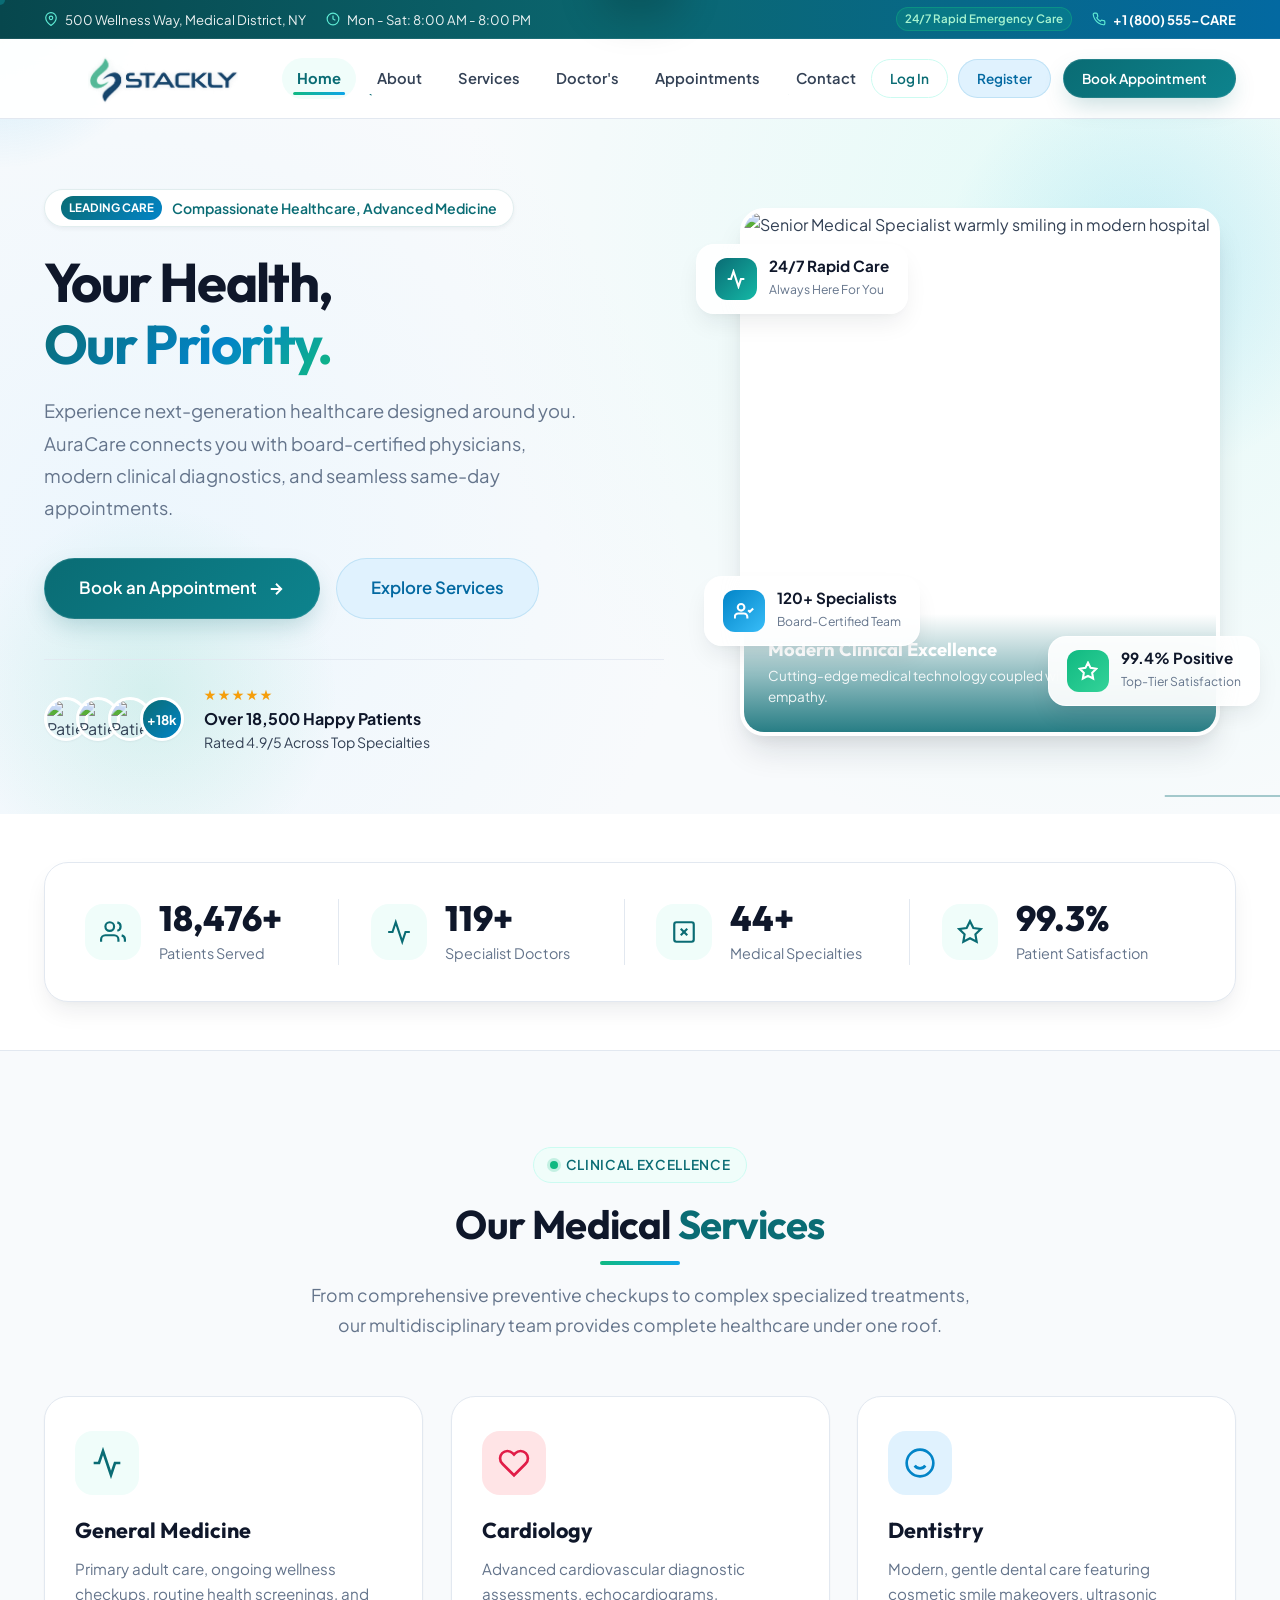
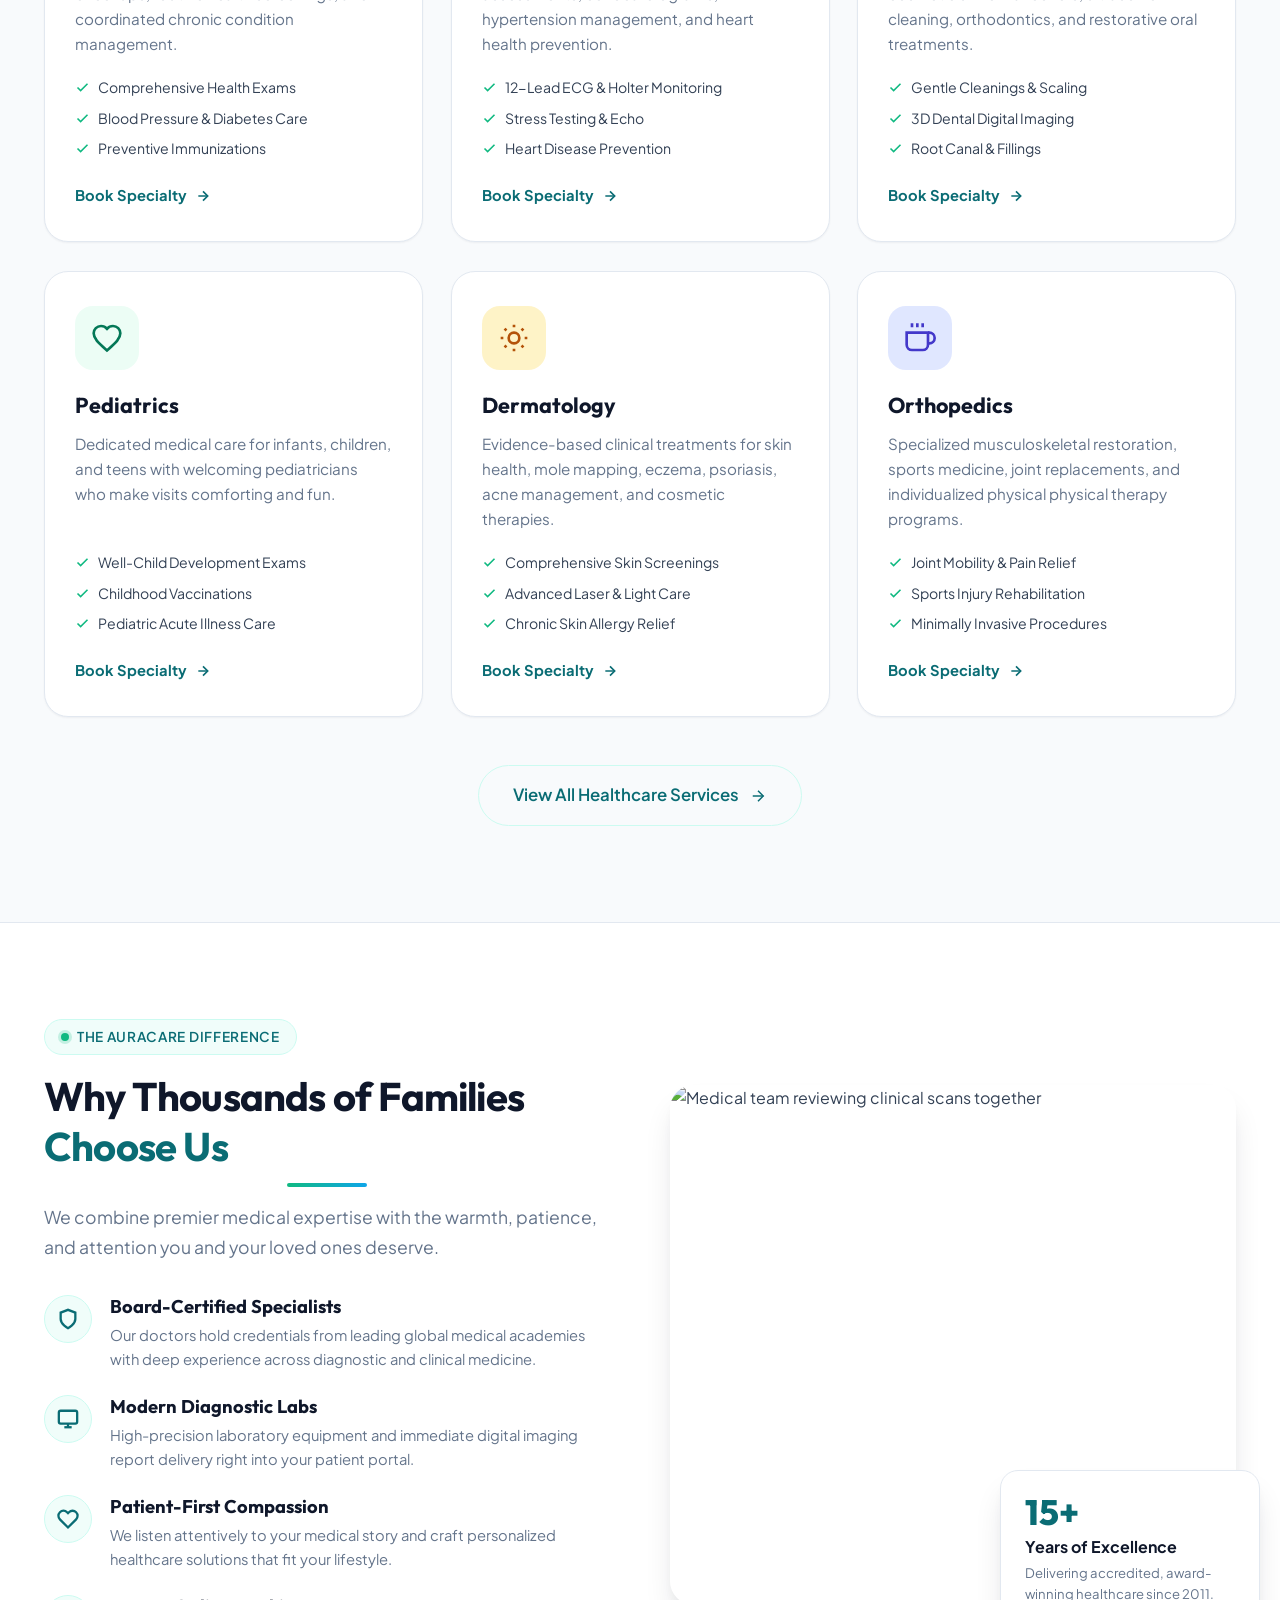
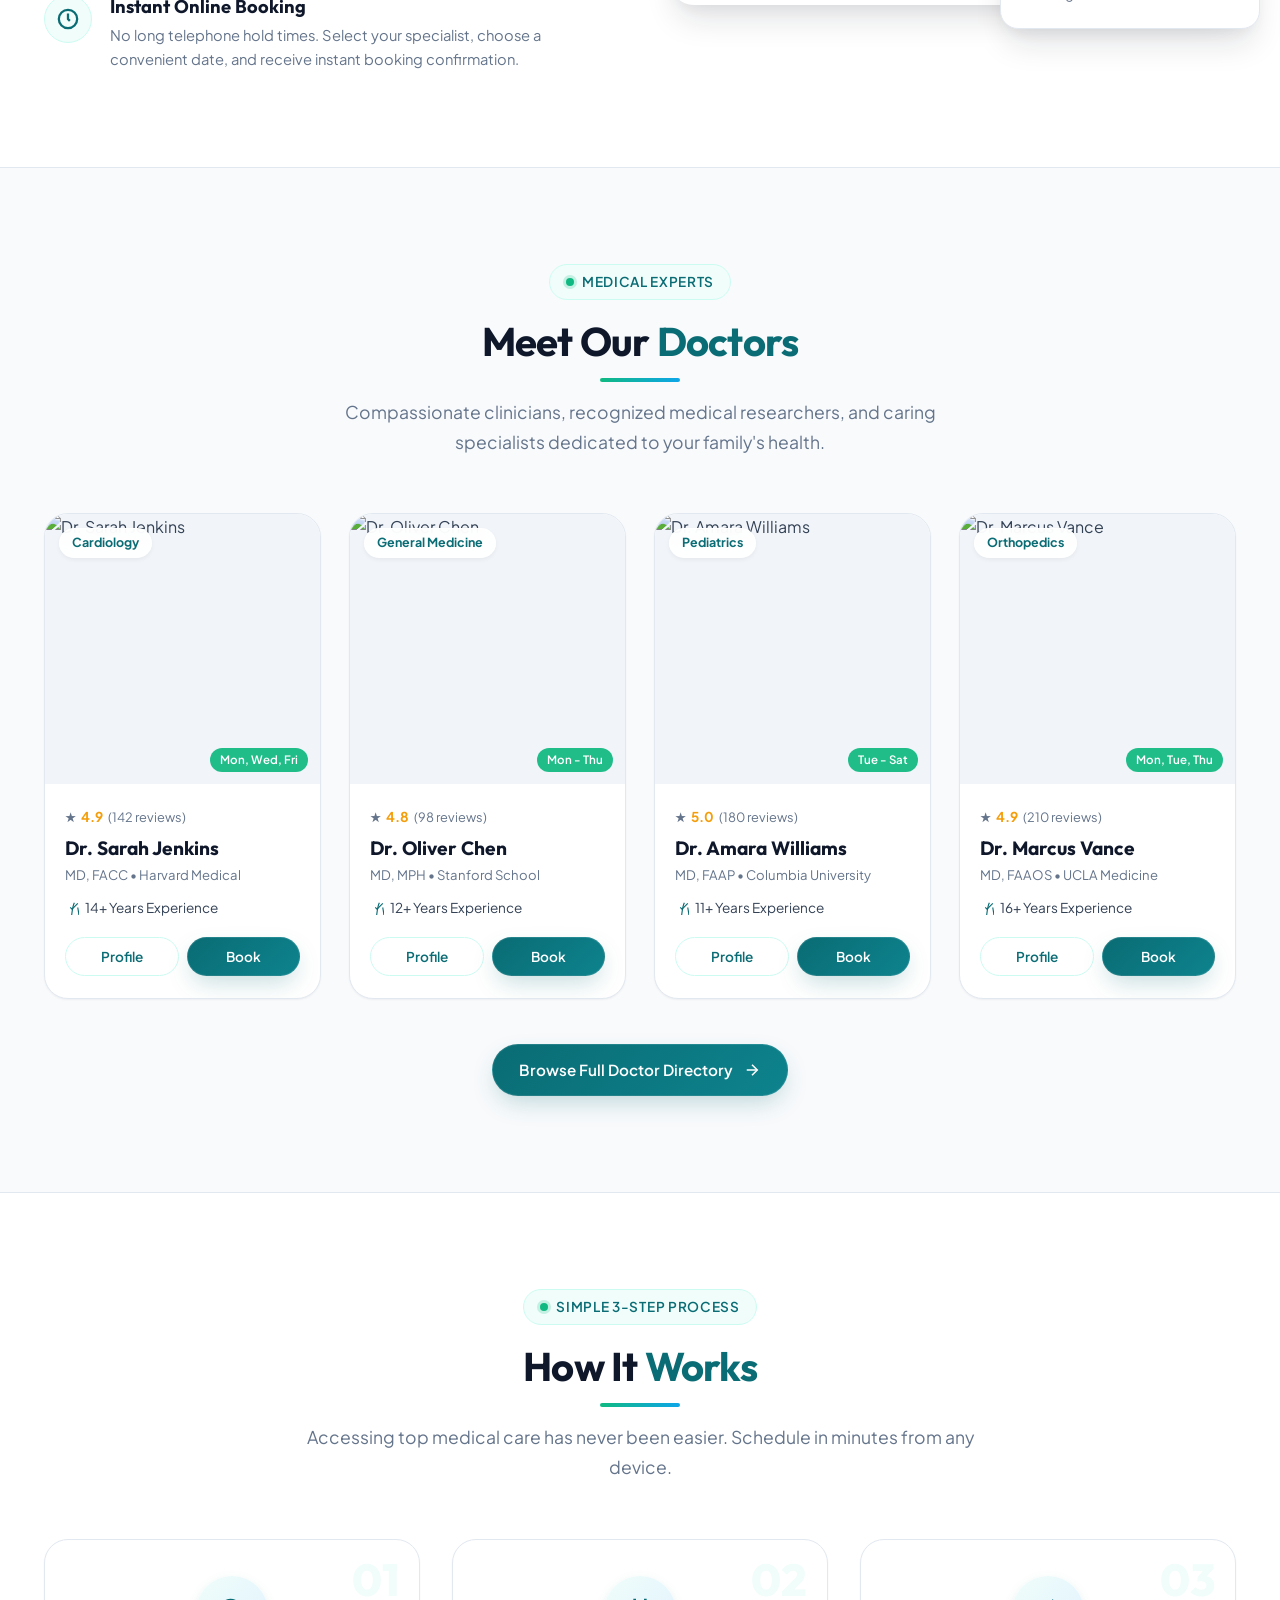
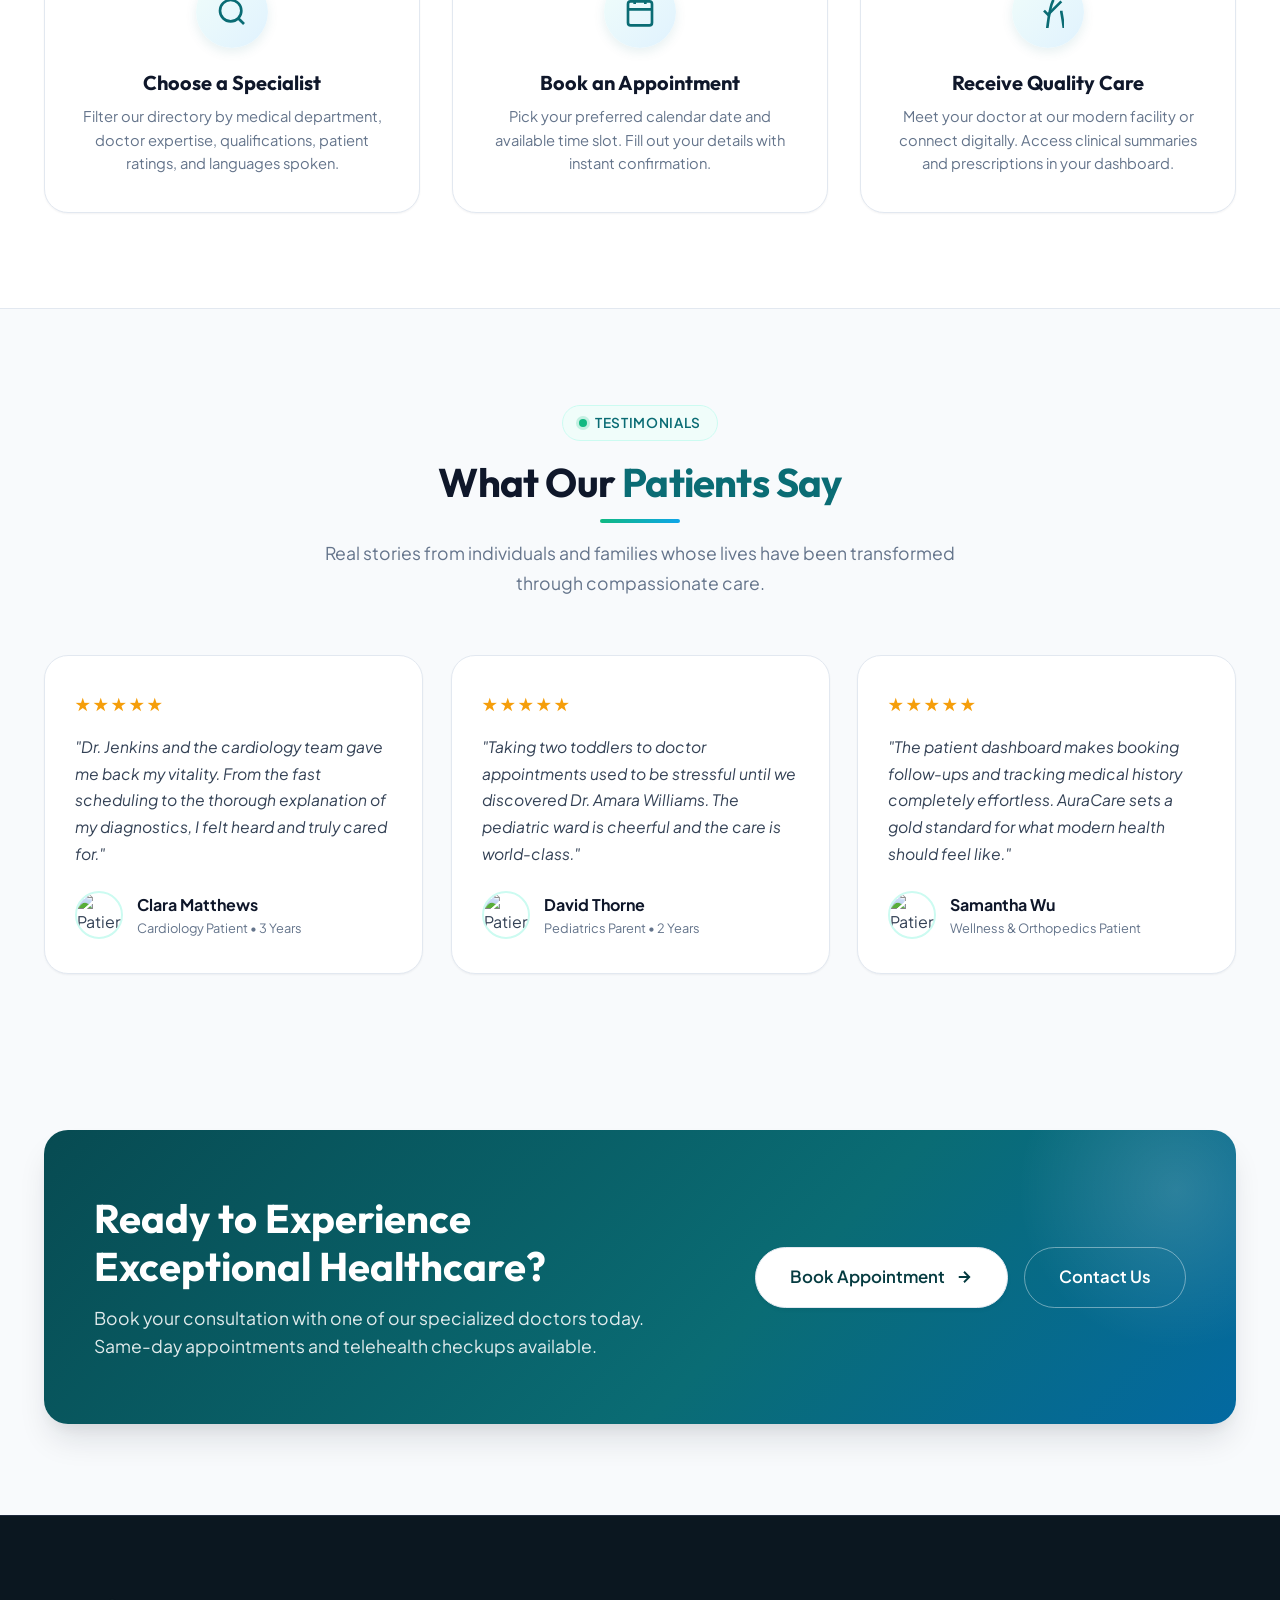
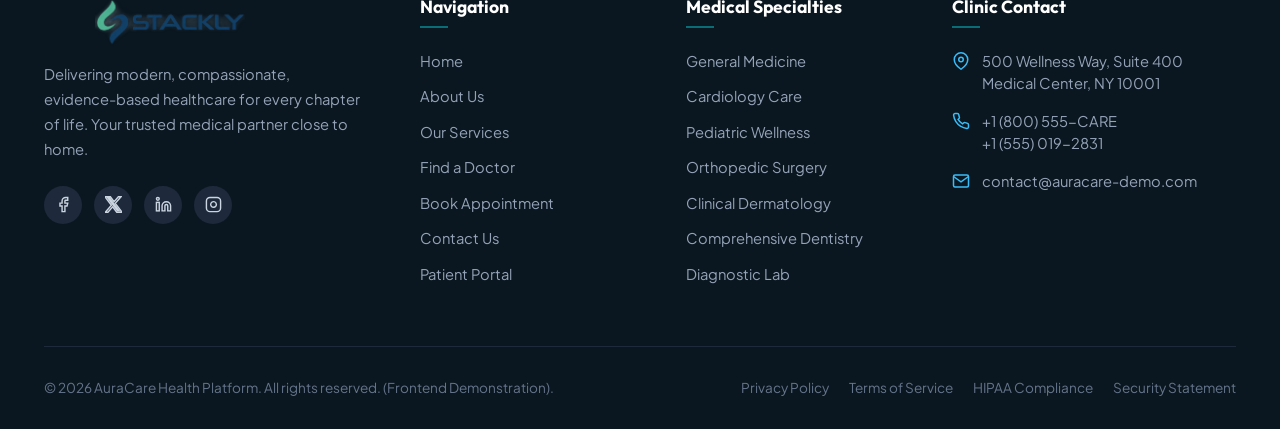
==== commit 60e9f7ca: "changes are completed" ====
--- a/index.html
+++ b/index.html
@@ -896,8 +896,7 @@
             <a href="404.html" class="social-btn" aria-label="Twitter">
               <svg viewBox="0 0 24 24" fill="none" stroke="currentColor" stroke-width="2">
                 <path
-                  d="M23 3a10.9 10.9 0 0 1-3.14 1.53 4.48 4.48 0 0 0-7.86 3v1A10.66 10.66 0 0 1 3 4s-4 9 5 13a11.64 11.64 0 0 1-7 2c9 5 20 0 20-11.5a4.5 4.5 0 0 0-.08-.83A7.72 7.72 0 0 0 23 3z">
-                </path>
+                  d="M18.901 1.153h3.68l-8.04 9.19L24 22.846h-7.406l-5.8-7.584-6.636 7.584H.478l8.6-9.83L0 1.153h7.594l5.243 6.932zm-1.291 19.49h2.039L6.486 3.24H4.298z" />
               </svg>
             </a>
             <a href="404.html" class="social-btn" aria-label="LinkedIn">
--- a/css/style.css
+++ b/css/style.css
@@ -300,6 +300,10 @@
 
 /* --- Top Announcement Bar --- */
 .top-bar {
+  position: -webkit-sticky;
+  position: sticky;
+  top: 0;
+  z-index: 1300;
   background: linear-gradient(90deg, #07474d, #0b6770, #0369a1);
   color: rgba(255, 255, 255, 0.92);
   font-size: 0.82rem;
@@ -343,9 +347,11 @@
 
 /* --- Navigation Header --- */
 .site-header {
+  position: -webkit-sticky;
   position: sticky;
-  top: 0;
-  z-index: 1000;
+  top: var(--top-bar-height, 36px);
+  z-index: 1200;
+  isolation: isolate;
   background-color: rgba(255, 255, 255, 0.94);
   backdrop-filter: blur(14px);
   -webkit-backdrop-filter: blur(14px);
@@ -2097,6 +2103,9 @@
   .top-bar {
     display: none;
   }
+  .site-header {
+    top: 0;
+  }
   .nav-menu {
     display: none;
   }
@@ -2269,3 +2278,67 @@
   }
 }
 
+
+/* --- Fixed Public Navigation Pair --- */
+body.has-public-navigation {
+  padding-top: calc(var(--top-bar-height, 36px) + var(--site-header-height, var(--header-height)));
+}
+
+.top-bar {
+  position: fixed;
+  top: 0;
+  left: 0;
+  right: 0;
+  width: 100%;
+  z-index: 1300;
+}
+
+.site-header {
+  position: fixed;
+  top: var(--top-bar-height, 36px);
+  left: 0;
+  right: 0;
+  width: 100%;
+  z-index: 1200;
+}
+
+@media (max-width: 768px) {
+  .site-header {
+    top: 0;
+  }
+
+  .mobile-nav {
+    top: var(--site-header-height, var(--header-height));
+  }
+}
+/* --- Mobile CTA Button Layout --- */
+@media (max-width: 768px) {
+  .cta-section {
+    padding: 42px 0 60px;
+  }
+
+  .cta-banner {
+    padding: 42px 24px;
+  }
+
+  .cta-content {
+    gap: 28px;
+  }
+
+  .cta-title {
+    font-size: clamp(2rem, 10vw, 2.5rem);
+  }
+
+  .cta-actions {
+    width: 100%;
+    flex-direction: column;
+    align-items: stretch;
+    gap: 12px;
+  }
+
+  .cta-actions .btn {
+    width: 100%;
+    min-width: 0;
+    padding: 15px 20px;
+  }
+}
